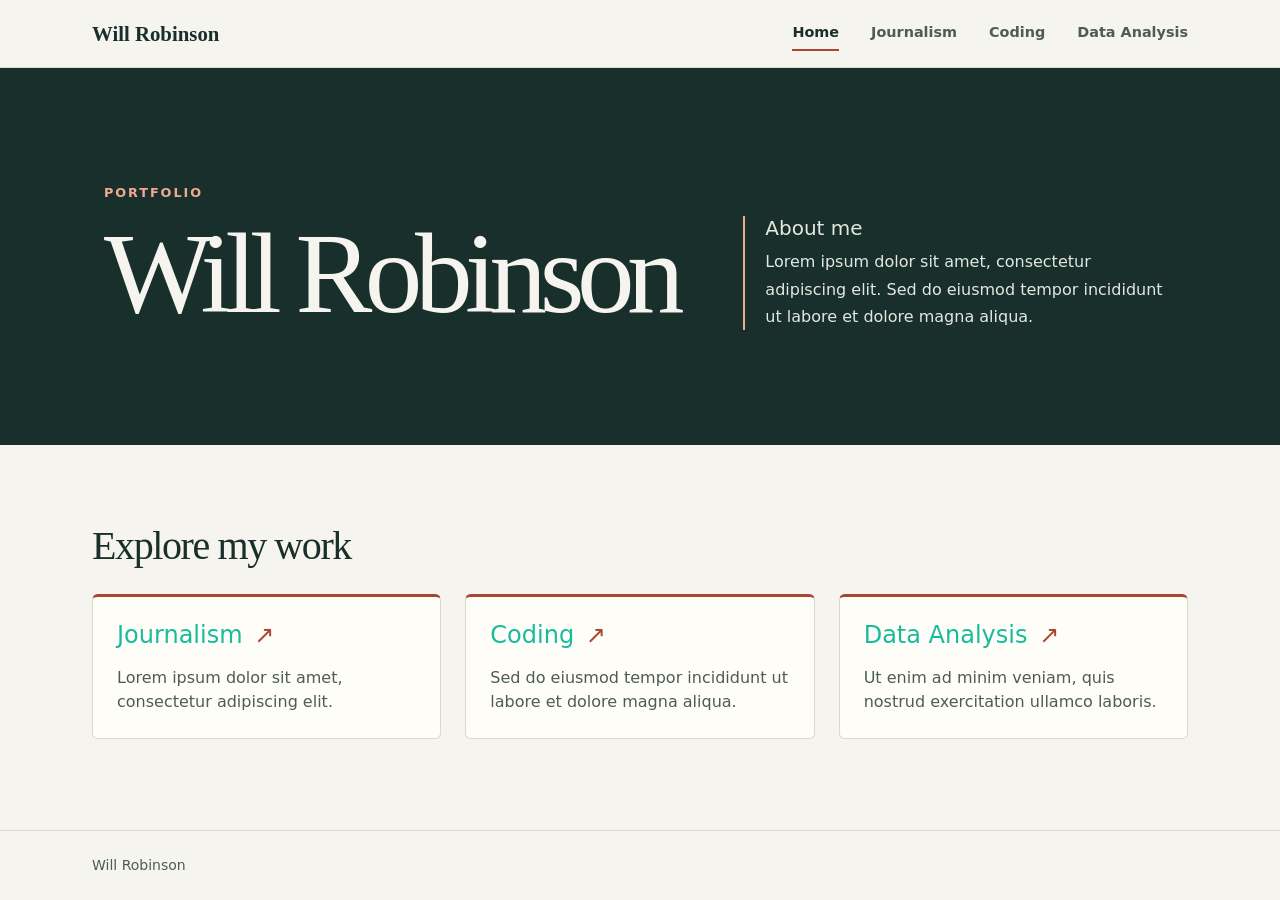
==== site/index.html @ f9d6a042 "Refresh portfolio and deploy static site through GitHub Pages" ====
<!doctype html>
<html lang="en">
<head>
  <meta charset="utf-8">
  <meta name="viewport" content="width=device-width, initial-scale=1">
  <title>Will Robinson</title>
  <link rel="stylesheet" href="assets/flatly.min.css">
  <link rel="stylesheet" href="assets/portfolio.css">
</head>
<body class="d-flex flex-column">
  <a class="visually-hidden-focusable position-absolute bg-light p-2" href="#main">Skip to content</a>
  <header class="site-header border-bottom">
    <div class="container site-width d-flex flex-wrap align-items-center justify-content-between gap-2 py-3">
      <a class="site-brand text-decoration-none" href="index.html">Will Robinson</a>
      <nav class="nav site-nav" aria-label="Main navigation">
        <a class="nav-link" href="index.html" aria-current="page">Home</a>
        <a class="nav-link" href="journalism.html">Journalism</a>
        <a class="nav-link" href="coding.html">Coding</a>
        <a class="nav-link" href="data-analysis.html">Data Analysis</a>
      </nav>
    </div>
  </header>
  <main id="main" class="flex-grow-1" tabindex="-1">
    <section class="hero" aria-labelledby="page-title">
      <div class="container site-width row mx-auto align-items-end gy-4">
        <div class="col-lg-7">
          <p class="hero-label mb-3">Portfolio</p>
          <h1 id="page-title">Will Robinson</h1>
        </div>
        <div class="col-lg-5">
          <div class="hero-copy">
            <h2 class="h5">About me</h2>
            <p class="mb-0">Lorem ipsum dolor sit amet, consectetur adipiscing elit. Sed do eiusmod tempor incididunt ut labore et dolore magna aliqua.</p>
          </div>
        </div>
      </div>
    </section>
    <section class="container site-width content-section" aria-labelledby="work-heading">
      <h2 id="work-heading" class="display-6 mb-4">Explore my work</h2>
      <div class="row row-cols-1 row-cols-md-3 g-3 g-lg-4">
        <div class="col">
          <article class="card work-card h-100">
            <div class="card-body p-4">
              <h3 class="h4 mb-3">
                <a class="stretched-link" href="journalism.html">Journalism</a>
                <span class="arrow ms-1" aria-hidden="true">↗</span>
              </h3>
              <p class="mb-0">Lorem ipsum dolor sit amet, consectetur adipiscing elit.</p>
            </div>
          </article>
        </div>
        <div class="col">
          <article class="card work-card h-100">
            <div class="card-body p-4">
              <h3 class="h4 mb-3">
                <a class="stretched-link" href="coding.html">Coding</a>
                <span class="arrow ms-1" aria-hidden="true">↗</span>
              </h3>
              <p class="mb-0">Sed do eiusmod tempor incididunt ut labore et dolore magna aliqua.</p>
            </div>
          </article>
        </div>
        <div class="col">
          <article class="card work-card h-100">
            <div class="card-body p-4">
              <h3 class="h4 mb-3">
                <a class="stretched-link" href="data-analysis.html">Data Analysis</a>
                <span class="arrow ms-1" aria-hidden="true">↗</span>
              </h3>
              <p class="mb-0">Ut enim ad minim veniam, quis nostrud exercitation ullamco laboris.</p>
            </div>
          </article>
        </div>
      </div>
    </section>
  </main>
  <footer class="site-footer border-top">
    <div class="container site-width py-4 small">Will Robinson</div>
  </footer>
</body>
</html>
---- site/assets/flatly.min.css ----
@charset "UTF-8";/*!
 * Bootswatch v5.3.8 (https://bootswatch.com)
 * Theme: flatly
 * Copyright 2012-2025 Thomas Park
 * Licensed under MIT
 * Based on Bootstrap
*//*!
 * Bootstrap  v5.3.8 (https://getbootstrap.com/)
 * Copyright 2011-2025 The Bootstrap Authors
 * Licensed under MIT (https://github.com/twbs/bootstrap/blob/main/LICENSE)
 */:root,[data-bs-theme=light]{--bs-blue:#2c3e50;--bs-indigo:#6610f2;--bs-purple:#6f42c1;--bs-pink:#e83e8c;--bs-red:#e74c3c;--bs-orange:#fd7e14;--bs-yellow:#f39c12;--bs-green:#18bc9c;--bs-teal:#20c997;--bs-cyan:#3498db;--bs-black:#000;--bs-white:#fff;--bs-gray:#95a5a6;--bs-gray-dark:#343a40;--bs-gray-100:#f8f9fa;--bs-gray-200:#ecf0f1;--bs-gray-300:#dee2e6;--bs-gray-400:#ced4da;--bs-gray-500:#b4bcc2;--bs-gray-600:#95a5a6;--bs-gray-700:#7b8a8b;--bs-gray-800:#343a40;--bs-gray-900:#212529;--bs-primary:#2c3e50;--bs-secondary:#95a5a6;--bs-success:#18bc9c;--bs-info:#3498db;--bs-warning:#f39c12;--bs-danger:#e74c3c;--bs-light:#ecf0f1;--bs-dark:#7b8a8b;--bs-primary-rgb:44,62,80;--bs-secondary-rgb:149,165,166;--bs-success-rgb:24,188,156;--bs-info-rgb:52,152,219;--bs-warning-rgb:243,156,18;--bs-danger-rgb:231,76,60;--bs-light-rgb:236,240,241;--bs-dark-rgb:123,138,139;--bs-primary-text-emphasis:#121920;--bs-secondary-text-emphasis:#3c4242;--bs-success-text-emphasis:#0a4b3e;--bs-info-text-emphasis:#153d58;--bs-warning-text-emphasis:#613e07;--bs-danger-text-emphasis:#5c1e18;--bs-light-text-emphasis:#7b8a8b;--bs-dark-text-emphasis:#7b8a8b;--bs-primary-bg-subtle:#d5d8dc;--bs-secondary-bg-subtle:#eaeded;--bs-success-bg-subtle:#d1f2eb;--bs-info-bg-subtle:#d6eaf8;--bs-warning-bg-subtle:#fdebd0;--bs-danger-bg-subtle:#fadbd8;--bs-light-bg-subtle:#fcfcfd;--bs-dark-bg-subtle:#ced4da;--bs-primary-border-subtle:#abb2b9;--bs-secondary-border-subtle:#d5dbdb;--bs-success-border-subtle:#a3e4d7;--bs-info-border-subtle:#aed6f1;--bs-warning-border-subtle:#fad7a0;--bs-danger-border-subtle:#f5b7b1;--bs-light-border-subtle:#ecf0f1;--bs-dark-border-subtle:#b4bcc2;--bs-white-rgb:255,255,255;--bs-black-rgb:0,0,0;--bs-font-sans-serif:Lato,-apple-system,BlinkMacSystemFont,"Segoe UI",Roboto,"Helvetica Neue",Arial,sans-serif,"Apple Color Emoji","Segoe UI Emoji","Segoe UI Symbol";--bs-font-monospace:SFMono-Regular,Menlo,Monaco,Consolas,"Liberation Mono","Courier New",monospace;--bs-gradient:linear-gradient(180deg, rgba(255, 255, 255, 0.15), rgba(255, 255, 255, 0));--bs-body-font-family:var(--bs-font-sans-serif);--bs-body-font-size:1rem;--bs-body-font-weight:400;--bs-body-line-height:1.5;--bs-body-color:#212529;--bs-body-color-rgb:33,37,41;--bs-body-bg:#fff;--bs-body-bg-rgb:255,255,255;--bs-emphasis-color:#000;--bs-emphasis-color-rgb:0,0,0;--bs-secondary-color:rgba(33, 37, 41, 0.75);--bs-secondary-color-rgb:33,37,41;--bs-secondary-bg:#ecf0f1;--bs-secondary-bg-rgb:236,240,241;--bs-tertiary-color:rgba(33, 37, 41, 0.5);--bs-tertiary-color-rgb:33,37,41;--bs-tertiary-bg:#f8f9fa;--bs-tertiary-bg-rgb:248,249,250;--bs-heading-color:inherit;--bs-link-color:#18bc9c;--bs-link-color-rgb:24,188,156;--bs-link-decoration:underline;--bs-link-hover-color:#13967d;--bs-link-hover-color-rgb:19,150,125;--bs-code-color:#e83e8c;--bs-highlight-color:#212529;--bs-highlight-bg:#fdebd0;--bs-border-width:1px;--bs-border-style:solid;--bs-border-color:#dee2e6;--bs-border-color-translucent:rgba(0, 0, 0, 0.175);--bs-border-radius:0.375rem;--bs-border-radius-sm:0.25rem;--bs-border-radius-lg:0.5rem;--bs-border-radius-xl:1rem;--bs-border-radius-xxl:2rem;--bs-border-radius-2xl:var(--bs-border-radius-xxl);--bs-border-radius-pill:50rem;--bs-box-shadow:0 0.5rem 1rem rgba(0, 0, 0, 0.15);--bs-box-shadow-sm:0 0.125rem 0.25rem rgba(0, 0, 0, 0.075);--bs-box-shadow-lg:0 1rem 3rem rgba(0, 0, 0, 0.175);--bs-box-shadow-inset:inset 0 1px 2px rgba(0, 0, 0, 0.075);--bs-focus-ring-width:0.25rem;--bs-focus-ring-opacity:0.25;--bs-focus-ring-color:rgba(44, 62, 80, 0.25);--bs-form-valid-color:#18bc9c;--bs-form-valid-border-color:#18bc9c;--bs-form-invalid-color:#e74c3c;--bs-form-invalid-border-color:#e74c3c}[data-bs-theme=dark]{color-scheme:dark;--bs-body-color:#dee2e6;--bs-body-color-rgb:222,226,230;--bs-body-bg:#212529;--bs-body-bg-rgb:33,37,41;--bs-emphasis-color:#fff;--bs-emphasis-color-rgb:255,255,255;--bs-secondary-color:rgba(222, 226, 230, 0.75);--bs-secondary-color-rgb:222,226,230;--bs-secondary-bg:#343a40;--bs-secondary-bg-rgb:52,58,64;--bs-tertiary-color:rgba(222, 226, 230, 0.5);--bs-tertiary-color-rgb:222,226,230;--bs-tertiary-bg:#2b3035;--bs-tertiary-bg-rgb:43,48,53;--bs-primary-text-emphasis:#808b96;--bs-secondary-text-emphasis:#bfc9ca;--bs-success-text-emphasis:#74d7c4;--bs-info-text-emphasis:#85c1e9;--bs-warning-text-emphasis:#f8c471;--bs-danger-text-emphasis:#f1948a;--bs-light-text-emphasis:#f8f9fa;--bs-dark-text-emphasis:#dee2e6;--bs-primary-bg-subtle:#090c10;--bs-secondary-bg-subtle:#1e2121;--bs-success-bg-subtle:#05261f;--bs-info-bg-subtle:#0a1e2c;--bs-warning-bg-subtle:#311f04;--bs-danger-bg-subtle:#2e0f0c;--bs-light-bg-subtle:#343a40;--bs-dark-bg-subtle:#1a1d20;--bs-primary-border-subtle:#1a2530;--bs-secondary-border-subtle:#596364;--bs-success-border-subtle:#0e715e;--bs-info-border-subtle:#1f5b83;--bs-warning-border-subtle:#925e0b;--bs-danger-border-subtle:#8b2e24;--bs-light-border-subtle:#7b8a8b;--bs-dark-border-subtle:#343a40;--bs-heading-color:inherit;--bs-link-color:#808b96;--bs-link-hover-color:#99a2ab;--bs-link-color-rgb:128,139,150;--bs-link-hover-color-rgb:153,162,171;--bs-code-color:#f18bba;--bs-highlight-color:#dee2e6;--bs-highlight-bg:#613e07;--bs-border-color:#7b8a8b;--bs-border-color-translucent:rgba(255, 255, 255, 0.15);--bs-form-valid-color:#74d7c4;--bs-form-valid-border-color:#74d7c4;--bs-form-invalid-color:#f1948a;--bs-form-invalid-border-color:#f1948a}*,::after,::before{box-sizing:border-box}@media (prefers-reduced-motion:no-preference){:root{scroll-behavior:smooth}}body{margin:0;font-family:var(--bs-body-font-family);font-size:var(--bs-body-font-size);font-weight:var(--bs-body-font-weight);line-height:var(--bs-body-line-height);color:var(--bs-body-color);text-align:var(--bs-body-text-align);background-color:var(--bs-body-bg);-webkit-text-size-adjust:100%;-webkit-tap-highlight-color:transparent}hr{margin:1rem 0;color:inherit;border:0;border-top:var(--bs-border-width) solid;opacity:.25}.h1,.h2,.h3,.h4,.h5,.h6,h1,h2,h3,h4,h5,h6{margin-top:0;margin-bottom:.5rem;font-weight:500;line-height:1.2;color:var(--bs-heading-color)}.h1,h1{font-size:calc(1.425rem + 2.1vw)}@media (min-width:1200px){.h1,h1{font-size:3rem}}.h2,h2{font-size:calc(1.375rem + 1.5vw)}@media (min-width:1200px){.h2,h2{font-size:2.5rem}}.h3,h3{font-size:calc(1.325rem + .9vw)}@media (min-width:1200px){.h3,h3{font-size:2rem}}.h4,h4{font-size:calc(1.275rem + .3vw)}@media (min-width:1200px){.h4,h4{font-size:1.5rem}}.h5,h5{font-size:1.25rem}.h6,h6{font-size:1rem}p{margin-top:0;margin-bottom:1rem}abbr[title]{-webkit-text-decoration:underline dotted;text-decoration:underline dotted;cursor:help;-webkit-text-decoration-skip-ink:none;text-decoration-skip-ink:none}address{margin-bottom:1rem;font-style:normal;line-height:inherit}ol,ul{padding-left:2rem}dl,ol,ul{margin-top:0;margin-bottom:1rem}ol ol,ol ul,ul ol,ul ul{margin-bottom:0}dt{font-weight:700}dd{margin-bottom:.5rem;margin-left:0}blockquote{margin:0 0 1rem}b,strong{font-weight:bolder}.small,small{font-size:.875em}.mark,mark{padding:.1875em;color:var(--bs-highlight-color);background-color:var(--bs-highlight-bg)}sub,sup{position:relative;font-size:.75em;line-height:0;vertical-align:baseline}sub{bottom:-.25em}sup{top:-.5em}a{color:rgba(var(--bs-link-color-rgb),var(--bs-link-opacity,1));text-decoration:underline}a:hover{--bs-link-color-rgb:var(--bs-link-hover-color-rgb)}a:not([href]):not([class]),a:not([href]):not([class]):hover{color:inherit;text-decoration:none}code,kbd,pre,samp{font-family:var(--bs-font-monospace);font-size:1em}pre{display:block;margin-top:0;margin-bottom:1rem;overflow:auto;font-size:.875em}pre code{font-size:inherit;color:inherit;word-break:normal}code{font-size:.875em;color:var(--bs-code-color);word-wrap:break-word}a>code{color:inherit}kbd{padding:.1875rem .375rem;font-size:.875em;color:var(--bs-body-bg);background-color:var(--bs-body-color);border-radius:.25rem}kbd kbd{padding:0;font-size:1em}figure{margin:0 0 1rem}img,svg{vertical-align:middle}table{caption-side:bottom;border-collapse:collapse}caption{padding-top:.5rem;padding-bottom:.5rem;color:var(--bs-secondary-color);text-align:left}th{text-align:inherit;text-align:-webkit-match-parent}tbody,td,tfoot,th,thead,tr{border-color:inherit;border-style:solid;border-width:0}label{display:inline-block}button{border-radius:0}button:focus:not(:focus-visible){outline:0}button,input,optgroup,select,textarea{margin:0;font-family:inherit;font-size:inherit;line-height:inherit}button,select{text-transform:none}[role=button]{cursor:pointer}select{word-wrap:normal}select:disabled{opacity:1}[list]:not([type=date]):not([type=datetime-local]):not([type=month]):not([type=week]):not([type=time])::-webkit-calendar-picker-indicator{display:none!important}[type=button],[type=reset],[type=submit],button{-webkit-appearance:button}[type=button]:not(:disabled),[type=reset]:not(:disabled),[type=submit]:not(:disabled),button:not(:disabled){cursor:pointer}::-moz-focus-inner{padding:0;border-style:none}textarea{resize:vertical}fieldset{min-width:0;padding:0;margin:0;border:0}legend{float:left;width:100%;padding:0;margin-bottom:.5rem;line-height:inherit;font-size:calc(1.275rem + .3vw)}@media (min-width:1200px){legend{font-size:1.5rem}}legend+*{clear:left}::-webkit-datetime-edit-day-field,::-webkit-datetime-edit-fields-wrapper,::-webkit-datetime-edit-hour-field,::-webkit-datetime-edit-minute,::-webkit-datetime-edit-month-field,::-webkit-datetime-edit-text,::-webkit-datetime-edit-year-field{padding:0}::-webkit-inner-spin-button{height:auto}[type=search]{-webkit-appearance:textfield;outline-offset:-2px}[type=search]::-webkit-search-cancel-button{cursor:pointer;filter:grayscale(1)}::-webkit-search-decoration{-webkit-appearance:none}::-webkit-color-swatch-wrapper{padding:0}::-webkit-file-upload-button{font:inherit;-webkit-appearance:button}::file-selector-button{font:inherit;-webkit-appearance:button}output{display:inline-block}iframe{border:0}summary{display:list-item;cursor:pointer}progress{vertical-align:baseline}[hidden]{display:none!important}.lead{font-size:1.25rem;font-weight:300}.display-1{font-weight:300;line-height:1.2;font-size:calc(1.625rem + 4.5vw)}@media (min-width:1200px){.display-1{font-size:5rem}}.display-2{font-weight:300;line-height:1.2;font-size:calc(1.575rem + 3.9vw)}@media (min-width:1200px){.display-2{font-size:4.5rem}}.display-3{font-weight:300;line-height:1.2;font-size:calc(1.525rem + 3.3vw)}@media (min-width:1200px){.display-3{font-size:4rem}}.display-4{font-weight:300;line-height:1.2;font-size:calc(1.475rem + 2.7vw)}@media (min-width:1200px){.display-4{font-size:3.5rem}}.display-5{font-weight:300;line-height:1.2;font-size:calc(1.425rem + 2.1vw)}@media (min-width:1200px){.display-5{font-size:3rem}}.display-6{font-weight:300;line-height:1.2;font-size:calc(1.375rem + 1.5vw)}@media (min-width:1200px){.display-6{font-size:2.5rem}}.list-unstyled{padding-left:0;list-style:none}.list-inline{padding-left:0;list-style:none}.list-inline-item{display:inline-block}.list-inline-item:not(:last-child){margin-right:.5rem}.initialism{font-size:.875em;text-transform:uppercase}.blockquote{margin-bottom:1rem;font-size:1.25rem}.blockquote>:last-child{margin-bottom:0}.blockquote-footer{margin-top:-1rem;margin-bottom:1rem;font-size:.875em;color:#95a5a6}.blockquote-footer::before{content:"— "}.img-fluid{max-width:100%;height:auto}.img-thumbnail{padding:.25rem;background-color:var(--bs-body-bg);border:var(--bs-border-width) solid var(--bs-border-color);border-radius:var(--bs-border-radius);max-width:100%;height:auto}.figure{display:inline-block}.figure-img{margin-bottom:.5rem;line-height:1}.figure-caption{font-size:.875em;color:var(--bs-secondary-color)}.container,.container-fluid,.container-lg,.container-md,.container-sm,.container-xl,.container-xxl{--bs-gutter-x:1.5rem;--bs-gutter-y:0;width:100%;padding-right:calc(var(--bs-gutter-x) * .5);padding-left:calc(var(--bs-gutter-x) * .5);margin-right:auto;margin-left:auto}@media (min-width:576px){.container,.container-sm{max-width:540px}}@media (min-width:768px){.container,.container-md,.container-sm{max-width:720px}}@media (min-width:992px){.container,.container-lg,.container-md,.container-sm{max-width:960px}}@media (min-width:1200px){.container,.container-lg,.container-md,.container-sm,.container-xl{max-width:1140px}}@media (min-width:1400px){.container,.container-lg,.container-md,.container-sm,.container-xl,.container-xxl{max-width:1320px}}:root{--bs-breakpoint-xs:0;--bs-breakpoint-sm:576px;--bs-breakpoint-md:768px;--bs-breakpoint-lg:992px;--bs-breakpoint-xl:1200px;--bs-breakpoint-xxl:1400px}.row{--bs-gutter-x:1.5rem;--bs-gutter-y:0;display:flex;flex-wrap:wrap;margin-top:calc(-1 * var(--bs-gutter-y));margin-right:calc(-.5 * var(--bs-gutter-x));margin-left:calc(-.5 * var(--bs-gutter-x))}.row>*{flex-shrink:0;width:100%;max-width:100%;padding-right:calc(var(--bs-gutter-x) * .5);padding-left:calc(var(--bs-gutter-x) * .5);margin-top:var(--bs-gutter-y)}.col{flex:1 0 0}.row-cols-auto>*{flex:0 0 auto;width:auto}.row-cols-1>*{flex:0 0 auto;width:100%}.row-cols-2>*{flex:0 0 auto;width:50%}.row-cols-3>*{flex:0 0 auto;width:33.33333333%}.row-cols-4>*{flex:0 0 auto;width:25%}.row-cols-5>*{flex:0 0 auto;width:20%}.row-cols-6>*{flex:0 0 auto;width:16.66666667%}.col-auto{flex:0 0 auto;width:auto}.col-1{flex:0 0 auto;width:8.33333333%}.col-2{flex:0 0 auto;width:16.66666667%}.col-3{flex:0 0 auto;width:25%}.col-4{flex:0 0 auto;width:33.33333333%}.col-5{flex:0 0 auto;width:41.66666667%}.col-6{flex:0 0 auto;width:50%}.col-7{flex:0 0 auto;width:58.33333333%}.col-8{flex:0 0 auto;width:66.66666667%}.col-9{flex:0 0 auto;width:75%}.col-10{flex:0 0 auto;width:83.33333333%}.col-11{flex:0 0 auto;width:91.66666667%}.col-12{flex:0 0 auto;width:100%}.offset-1{margin-left:8.33333333%}.offset-2{margin-left:16.66666667%}.offset-3{margin-left:25%}.offset-4{margin-left:33.33333333%}.offset-5{margin-left:41.66666667%}.offset-6{margin-left:50%}.offset-7{margin-left:58.33333333%}.offset-8{margin-left:66.66666667%}.offset-9{margin-left:75%}.offset-10{margin-left:83.33333333%}.offset-11{margin-left:91.66666667%}.g-0,.gx-0{--bs-gutter-x:0}.g-0,.gy-0{--bs-gutter-y:0}.g-1,.gx-1{--bs-gutter-x:0.25rem}.g-1,.gy-1{--bs-gutter-y:0.25rem}.g-2,.gx-2{--bs-gutter-x:0.5rem}.g-2,.gy-2{--bs-gutter-y:0.5rem}.g-3,.gx-3{--bs-gutter-x:1rem}.g-3,.gy-3{--bs-gutter-y:1rem}.g-4,.gx-4{--bs-gutter-x:1.5rem}.g-4,.gy-4{--bs-gutter-y:1.5rem}.g-5,.gx-5{--bs-gutter-x:3rem}.g-5,.gy-5{--bs-gutter-y:3rem}@media (min-width:576px){.col-sm{flex:1 0 0}.row-cols-sm-auto>*{flex:0 0 auto;width:auto}.row-cols-sm-1>*{flex:0 0 auto;width:100%}.row-cols-sm-2>*{flex:0 0 auto;width:50%}.row-cols-sm-3>*{flex:0 0 auto;width:33.33333333%}.row-cols-sm-4>*{flex:0 0 auto;width:25%}.row-cols-sm-5>*{flex:0 0 auto;width:20%}.row-cols-sm-6>*{flex:0 0 auto;width:16.66666667%}.col-sm-auto{flex:0 0 auto;width:auto}.col-sm-1{flex:0 0 auto;width:8.33333333%}.col-sm-2{flex:0 0 auto;width:16.66666667%}.col-sm-3{flex:0 0 auto;width:25%}.col-sm-4{flex:0 0 auto;width:33.33333333%}.col-sm-5{flex:0 0 auto;width:41.66666667%}.col-sm-6{flex:0 0 auto;width:50%}.col-sm-7{flex:0 0 auto;width:58.33333333%}.col-sm-8{flex:0 0 auto;width:66.66666667%}.col-sm-9{flex:0 0 auto;width:75%}.col-sm-10{flex:0 0 auto;width:83.33333333%}.col-sm-11{flex:0 0 auto;width:91.66666667%}.col-sm-12{flex:0 0 auto;width:100%}.offset-sm-0{margin-left:0}.offset-sm-1{margin-left:8.33333333%}.offset-sm-2{margin-left:16.66666667%}.offset-sm-3{margin-left:25%}.offset-sm-4{margin-left:33.33333333%}.offset-sm-5{margin-left:41.66666667%}.offset-sm-6{margin-left:50%}.offset-sm-7{margin-left:58.33333333%}.offset-sm-8{margin-left:66.66666667%}.offset-sm-9{margin-left:75%}.offset-sm-10{margin-left:83.33333333%}.offset-sm-11{margin-left:91.66666667%}.g-sm-0,.gx-sm-0{--bs-gutter-x:0}.g-sm-0,.gy-sm-0{--bs-gutter-y:0}.g-sm-1,.gx-sm-1{--bs-gutter-x:0.25rem}.g-sm-1,.gy-sm-1{--bs-gutter-y:0.25rem}.g-sm-2,.gx-sm-2{--bs-gutter-x:0.5rem}.g-sm-2,.gy-sm-2{--bs-gutter-y:0.5rem}.g-sm-3,.gx-sm-3{--bs-gutter-x:1rem}.g-sm-3,.gy-sm-3{--bs-gutter-y:1rem}.g-sm-4,.gx-sm-4{--bs-gutter-x:1.5rem}.g-sm-4,.gy-sm-4{--bs-gutter-y:1.5rem}.g-sm-5,.gx-sm-5{--bs-gutter-x:3rem}.g-sm-5,.gy-sm-5{--bs-gutter-y:3rem}}@media (min-width:768px){.col-md{flex:1 0 0}.row-cols-md-auto>*{flex:0 0 auto;width:auto}.row-cols-md-1>*{flex:0 0 auto;width:100%}.row-cols-md-2>*{flex:0 0 auto;width:50%}.row-cols-md-3>*{flex:0 0 auto;width:33.33333333%}.row-cols-md-4>*{flex:0 0 auto;width:25%}.row-cols-md-5>*{flex:0 0 auto;width:20%}.row-cols-md-6>*{flex:0 0 auto;width:16.66666667%}.col-md-auto{flex:0 0 auto;width:auto}.col-md-1{flex:0 0 auto;width:8.33333333%}.col-md-2{flex:0 0 auto;width:16.66666667%}.col-md-3{flex:0 0 auto;width:25%}.col-md-4{flex:0 0 auto;width:33.33333333%}.col-md-5{flex:0 0 auto;width:41.66666667%}.col-md-6{flex:0 0 auto;width:50%}.col-md-7{flex:0 0 auto;width:58.33333333%}.col-md-8{flex:0 0 auto;width:66.66666667%}.col-md-9{flex:0 0 auto;width:75%}.col-md-10{flex:0 0 auto;width:83.33333333%}.col-md-11{flex:0 0 auto;width:91.66666667%}.col-md-12{flex:0 0 auto;width:100%}.offset-md-0{margin-left:0}.offset-md-1{margin-left:8.33333333%}.offset-md-2{margin-left:16.66666667%}.offset-md-3{margin-left:25%}.offset-md-4{margin-left:33.33333333%}.offset-md-5{margin-left:41.66666667%}.offset-md-6{margin-left:50%}.offset-md-7{margin-left:58.33333333%}.offset-md-8{margin-left:66.66666667%}.offset-md-9{margin-left:75%}.offset-md-10{margin-left:83.33333333%}.offset-md-11{margin-left:91.66666667%}.g-md-0,.gx-md-0{--bs-gutter-x:0}.g-md-0,.gy-md-0{--bs-gutter-y:0}.g-md-1,.gx-md-1{--bs-gutter-x:0.25rem}.g-md-1,.gy-md-1{--bs-gutter-y:0.25rem}.g-md-2,.gx-md-2{--bs-gutter-x:0.5rem}.g-md-2,.gy-md-2{--bs-gutter-y:0.5rem}.g-md-3,.gx-md-3{--bs-gutter-x:1rem}.g-md-3,.gy-md-3{--bs-gutter-y:1rem}.g-md-4,.gx-md-4{--bs-gutter-x:1.5rem}.g-md-4,.gy-md-4{--bs-gutter-y:1.5rem}.g-md-5,.gx-md-5{--bs-gutter-x:3rem}.g-md-5,.gy-md-5{--bs-gutter-y:3rem}}@media (min-width:992px){.col-lg{flex:1 0 0}.row-cols-lg-auto>*{flex:0 0 auto;width:auto}.row-cols-lg-1>*{flex:0 0 auto;width:100%}.row-cols-lg-2>*{flex:0 0 auto;width:50%}.row-cols-lg-3>*{flex:0 0 auto;width:33.33333333%}.row-cols-lg-4>*{flex:0 0 auto;width:25%}.row-cols-lg-5>*{flex:0 0 auto;width:20%}.row-cols-lg-6>*{flex:0 0 auto;width:16.66666667%}.col-lg-auto{flex:0 0 auto;width:auto}.col-lg-1{flex:0 0 auto;width:8.33333333%}.col-lg-2{flex:0 0 auto;width:16.66666667%}.col-lg-3{flex:0 0 auto;width:25%}.col-lg-4{flex:0 0 auto;width:33.33333333%}.col-lg-5{flex:0 0 auto;width:41.66666667%}.col-lg-6{flex:0 0 auto;width:50%}.col-lg-7{flex:0 0 auto;width:58.33333333%}.col-lg-8{flex:0 0 auto;width:66.66666667%}.col-lg-9{flex:0 0 auto;width:75%}.col-lg-10{flex:0 0 auto;width:83.33333333%}.col-lg-11{flex:0 0 auto;width:91.66666667%}.col-lg-12{flex:0 0 auto;width:100%}.offset-lg-0{margin-left:0}.offset-lg-1{margin-left:8.33333333%}.offset-lg-2{margin-left:16.66666667%}.offset-lg-3{margin-left:25%}.offset-lg-4{margin-left:33.33333333%}.offset-lg-5{margin-left:41.66666667%}.offset-lg-6{margin-left:50%}.offset-lg-7{margin-left:58.33333333%}.offset-lg-8{margin-left:66.66666667%}.offset-lg-9{margin-left:75%}.offset-lg-10{margin-left:83.33333333%}.offset-lg-11{margin-left:91.66666667%}.g-lg-0,.gx-lg-0{--bs-gutter-x:0}.g-lg-0,.gy-lg-0{--bs-gutter-y:0}.g-lg-1,.gx-lg-1{--bs-gutter-x:0.25rem}.g-lg-1,.gy-lg-1{--bs-gutter-y:0.25rem}.g-lg-2,.gx-lg-2{--bs-gutter-x:0.5rem}.g-lg-2,.gy-lg-2{--bs-gutter-y:0.5rem}.g-lg-3,.gx-lg-3{--bs-gutter-x:1rem}.g-lg-3,.gy-lg-3{--bs-gutter-y:1rem}.g-lg-4,.gx-lg-4{--bs-gutter-x:1.5rem}.g-lg-4,.gy-lg-4{--bs-gutter-y:1.5rem}.g-lg-5,.gx-lg-5{--bs-gutter-x:3rem}.g-lg-5,.gy-lg-5{--bs-gutter-y:3rem}}@media (min-width:1200px){.col-xl{flex:1 0 0}.row-cols-xl-auto>*{flex:0 0 auto;width:auto}.row-cols-xl-1>*{flex:0 0 auto;width:100%}.row-cols-xl-2>*{flex:0 0 auto;width:50%}.row-cols-xl-3>*{flex:0 0 auto;width:33.33333333%}.row-cols-xl-4>*{flex:0 0 auto;width:25%}.row-cols-xl-5>*{flex:0 0 auto;width:20%}.row-cols-xl-6>*{flex:0 0 auto;width:16.66666667%}.col-xl-auto{flex:0 0 auto;width:auto}.col-xl-1{flex:0 0 auto;width:8.33333333%}.col-xl-2{flex:0 0 auto;width:16.66666667%}.col-xl-3{flex:0 0 auto;width:25%}.col-xl-4{flex:0 0 auto;width:33.33333333%}.col-xl-5{flex:0 0 auto;width:41.66666667%}.col-xl-6{flex:0 0 auto;width:50%}.col-xl-7{flex:0 0 auto;width:58.33333333%}.col-xl-8{flex:0 0 auto;width:66.66666667%}.col-xl-9{flex:0 0 auto;width:75%}.col-xl-10{flex:0 0 auto;width:83.33333333%}.col-xl-11{flex:0 0 auto;width:91.66666667%}.col-xl-12{flex:0 0 auto;width:100%}.offset-xl-0{margin-left:0}.offset-xl-1{margin-left:8.33333333%}.offset-xl-2{margin-left:16.66666667%}.offset-xl-3{margin-left:25%}.offset-xl-4{margin-left:33.33333333%}.offset-xl-5{margin-left:41.66666667%}.offset-xl-6{margin-left:50%}.offset-xl-7{margin-left:58.33333333%}.offset-xl-8{margin-left:66.66666667%}.offset-xl-9{margin-left:75%}.offset-xl-10{margin-left:83.33333333%}.offset-xl-11{margin-left:91.66666667%}.g-xl-0,.gx-xl-0{--bs-gutter-x:0}.g-xl-0,.gy-xl-0{--bs-gutter-y:0}.g-xl-1,.gx-xl-1{--bs-gutter-x:0.25rem}.g-xl-1,.gy-xl-1{--bs-gutter-y:0.25rem}.g-xl-2,.gx-xl-2{--bs-gutter-x:0.5rem}.g-xl-2,.gy-xl-2{--bs-gutter-y:0.5rem}.g-xl-3,.gx-xl-3{--bs-gutter-x:1rem}.g-xl-3,.gy-xl-3{--bs-gutter-y:1rem}.g-xl-4,.gx-xl-4{--bs-gutter-x:1.5rem}.g-xl-4,.gy-xl-4{--bs-gutter-y:1.5rem}.g-xl-5,.gx-xl-5{--bs-gutter-x:3rem}.g-xl-5,.gy-xl-5{--bs-gutter-y:3rem}}@media (min-width:1400px){.col-xxl{flex:1 0 0}.row-cols-xxl-auto>*{flex:0 0 auto;width:auto}.row-cols-xxl-1>*{flex:0 0 auto;width:100%}.row-cols-xxl-2>*{flex:0 0 auto;width:50%}.row-cols-xxl-3>*{flex:0 0 auto;width:33.33333333%}.row-cols-xxl-4>*{flex:0 0 auto;width:25%}.row-cols-xxl-5>*{flex:0 0 auto;width:20%}.row-cols-xxl-6>*{flex:0 0 auto;width:16.66666667%}.col-xxl-auto{flex:0 0 auto;width:auto}.col-xxl-1{flex:0 0 auto;width:8.33333333%}.col-xxl-2{flex:0 0 auto;width:16.66666667%}.col-xxl-3{flex:0 0 auto;width:25%}.col-xxl-4{flex:0 0 auto;width:33.33333333%}.col-xxl-5{flex:0 0 auto;width:41.66666667%}.col-xxl-6{flex:0 0 auto;width:50%}.col-xxl-7{flex:0 0 auto;width:58.33333333%}.col-xxl-8{flex:0 0 auto;width:66.66666667%}.col-xxl-9{flex:0 0 auto;width:75%}.col-xxl-10{flex:0 0 auto;width:83.33333333%}.col-xxl-11{flex:0 0 auto;width:91.66666667%}.col-xxl-12{flex:0 0 auto;width:100%}.offset-xxl-0{margin-left:0}.offset-xxl-1{margin-left:8.33333333%}.offset-xxl-2{margin-left:16.66666667%}.offset-xxl-3{margin-left:25%}.offset-xxl-4{margin-left:33.33333333%}.offset-xxl-5{margin-left:41.66666667%}.offset-xxl-6{margin-left:50%}.offset-xxl-7{margin-left:58.33333333%}.offset-xxl-8{margin-left:66.66666667%}.offset-xxl-9{margin-left:75%}.offset-xxl-10{margin-left:83.33333333%}.offset-xxl-11{margin-left:91.66666667%}.g-xxl-0,.gx-xxl-0{--bs-gutter-x:0}.g-xxl-0,.gy-xxl-0{--bs-gutter-y:0}.g-xxl-1,.gx-xxl-1{--bs-gutter-x:0.25rem}.g-xxl-1,.gy-xxl-1{--bs-gutter-y:0.25rem}.g-xxl-2,.gx-xxl-2{--bs-gutter-x:0.5rem}.g-xxl-2,.gy-xxl-2{--bs-gutter-y:0.5rem}.g-xxl-3,.gx-xxl-3{--bs-gutter-x:1rem}.g-xxl-3,.gy-xxl-3{--bs-gutter-y:1rem}.g-xxl-4,.gx-xxl-4{--bs-gutter-x:1.5rem}.g-xxl-4,.gy-xxl-4{--bs-gutter-y:1.5rem}.g-xxl-5,.gx-xxl-5{--bs-gutter-x:3rem}.g-xxl-5,.gy-xxl-5{--bs-gutter-y:3rem}}.table{--bs-table-color-type:initial;--bs-table-bg-type:initial;--bs-table-color-state:initial;--bs-table-bg-state:initial;--bs-table-color:initial;--bs-table-bg:var(--bs-body-bg);--bs-table-border-color:var(--bs-border-color);--bs-table-accent-bg:transparent;--bs-table-striped-color:initial;--bs-table-striped-bg:rgba(var(--bs-emphasis-color-rgb), 0.05);--bs-table-active-color:initial;--bs-table-active-bg:rgba(var(--bs-emphasis-color-rgb), 0.1);--bs-table-hover-color:initial;--bs-table-hover-bg:rgba(var(--bs-emphasis-color-rgb), 0.075);width:100%;margin-bottom:1rem;vertical-align:top;border-color:var(--bs-table-border-color)}.table>:not(caption)>*>*{padding:.5rem .5rem;color:var(--bs-table-color-state,var(--bs-table-color-type,var(--bs-table-color)));background-color:var(--bs-table-bg);border-bottom-width:var(--bs-border-width);box-shadow:inset 0 0 0 9999px var(--bs-table-bg-state,var(--bs-table-bg-type,var(--bs-table-accent-bg)))}.table>tbody{vertical-align:inherit}.table>thead{vertical-align:bottom}.table-group-divider{border-top:calc(var(--bs-border-width) * 2) solid currentcolor}.caption-top{caption-side:top}.table-sm>:not(caption)>*>*{padding:.25rem .25rem}.table-bordered>:not(caption)>*{border-width:var(--bs-border-width) 0}.table-bordered>:not(caption)>*>*{border-width:0 var(--bs-border-width)}.table-borderless>:not(caption)>*>*{border-bottom-width:0}.table-borderless>:not(:first-child){border-top-width:0}.table-striped>tbody>tr:nth-of-type(odd)>*{--bs-table-color-type:var(--bs-table-striped-color);--bs-table-bg-type:var(--bs-table-striped-bg)}.table-striped-columns>:not(caption)>tr>:nth-child(2n){--bs-table-color-type:var(--bs-table-striped-color);--bs-table-bg-type:var(--bs-table-striped-bg)}.table-active{--bs-table-color-state:var(--bs-table-active-color);--bs-table-bg-state:var(--bs-table-active-bg)}.table-hover>tbody>tr:hover>*{--bs-table-color-state:var(--bs-table-hover-color);--bs-table-bg-state:var(--bs-table-hover-bg)}.table-primary{--bs-table-color:#fff;--bs-table-bg:#2c3e50;--bs-table-border-color:#566573;--bs-table-striped-bg:#374859;--bs-table-striped-color:#fff;--bs-table-active-bg:#415162;--bs-table-active-color:#fff;--bs-table-hover-bg:#3c4c5d;--bs-table-hover-color:#fff;color:var(--bs-table-color);border-color:var(--bs-table-border-color)}.table-secondary{--bs-table-color:#fff;--bs-table-bg:#95a5a6;--bs-table-border-color:#aab7b8;--bs-table-striped-bg:#9aaaaa;--bs-table-striped-color:#fff;--bs-table-active-bg:#a0aeaf;--bs-table-active-color:#fff;--bs-table-hover-bg:#9dacad;--bs-table-hover-color:#fff;color:var(--bs-table-color);border-color:var(--bs-table-border-color)}.table-success{--bs-table-color:#fff;--bs-table-bg:#18bc9c;--bs-table-border-color:#46c9b0;--bs-table-striped-bg:#24bfa1;--bs-table-striped-color:#fff;--bs-table-active-bg:#2fc3a6;--bs-table-active-color:#fff;--bs-table-hover-bg:#29c1a3;--bs-table-hover-color:#fff;color:var(--bs-table-color);border-color:var(--bs-table-border-color)}.table-info{--bs-table-color:#fff;--bs-table-bg:#3498db;--bs-table-border-color:#5dade2;--bs-table-striped-bg:#3e9ddd;--bs-table-striped-color:#fff;--bs-table-active-bg:#48a2df;--bs-table-active-color:#fff;--bs-table-hover-bg:#43a0de;--bs-table-hover-color:#fff;color:var(--bs-table-color);border-color:var(--bs-table-border-color)}.table-warning{--bs-table-color:#fff;--bs-table-bg:#f39c12;--bs-table-border-color:#f5b041;--bs-table-striped-bg:#f4a11e;--bs-table-striped-color:#fff;--bs-table-active-bg:#f4a62a;--bs-table-active-color:#000;--bs-table-hover-bg:#f4a324;--bs-table-hover-color:#fff;color:var(--bs-table-color);border-color:var(--bs-table-border-color)}.table-danger{--bs-table-color:#fff;--bs-table-bg:#e74c3c;--bs-table-border-color:#ec7063;--bs-table-striped-bg:#e85546;--bs-table-striped-color:#fff;--bs-table-active-bg:#e95e50;--bs-table-active-color:#fff;--bs-table-hover-bg:#e9594b;--bs-table-hover-color:#fff;color:var(--bs-table-color);border-color:var(--bs-table-border-color)}.table-light{--bs-table-color:#000;--bs-table-bg:#ecf0f1;--bs-table-border-color:#bdc0c1;--bs-table-striped-bg:#e0e4e5;--bs-table-striped-color:#000;--bs-table-active-bg:#d4d8d9;--bs-table-active-color:#000;--bs-table-hover-bg:#dadedf;--bs-table-hover-color:#000;color:var(--bs-table-color);border-color:var(--bs-table-border-color)}.table-dark{--bs-table-color:#fff;--bs-table-bg:#7b8a8b;--bs-table-border-color:#95a1a2;--bs-table-striped-bg:#829091;--bs-table-striped-color:#fff;--bs-table-active-bg:#889697;--bs-table-active-color:#fff;--bs-table-hover-bg:#859394;--bs-table-hover-color:#fff;color:var(--bs-table-color);border-color:var(--bs-table-border-color)}.table-responsive{overflow-x:auto;-webkit-overflow-scrolling:touch}@media (max-width:575.98px){.table-responsive-sm{overflow-x:auto;-webkit-overflow-scrolling:touch}}@media (max-width:767.98px){.table-responsive-md{overflow-x:auto;-webkit-overflow-scrolling:touch}}@media (max-width:991.98px){.table-responsive-lg{overflow-x:auto;-webkit-overflow-scrolling:touch}}@media (max-width:1199.98px){.table-responsive-xl{overflow-x:auto;-webkit-overflow-scrolling:touch}}@media (max-width:1399.98px){.table-responsive-xxl{overflow-x:auto;-webkit-overflow-scrolling:touch}}.form-label{margin-bottom:.5rem}.col-form-label{padding-top:calc(.375rem + var(--bs-border-width));padding-bottom:calc(.375rem + var(--bs-border-width));margin-bottom:0;font-size:inherit;line-height:1.5}.col-form-label-lg{padding-top:calc(.5rem + var(--bs-border-width));padding-bottom:calc(.5rem + var(--bs-border-width));font-size:1.25rem}.col-form-label-sm{padding-top:calc(.25rem + var(--bs-border-width));padding-bottom:calc(.25rem + var(--bs-border-width));font-size:.875rem}.form-text{margin-top:.25rem;font-size:.875em;color:var(--bs-secondary-color)}.form-control{display:block;width:100%;padding:.375rem .75rem;font-size:1rem;font-weight:400;line-height:1.5;color:var(--bs-body-color);-webkit-appearance:none;-moz-appearance:none;appearance:none;background-color:var(--bs-body-bg);background-clip:padding-box;border:var(--bs-border-width) solid var(--bs-border-color);border-radius:var(--bs-border-radius);transition:border-color .15s ease-in-out,box-shadow .15s ease-in-out}@media (prefers-reduced-motion:reduce){.form-control{transition:none}}.form-control[type=file]{overflow:hidden}.form-control[type=file]:not(:disabled):not([readonly]){cursor:pointer}.form-control:focus{color:var(--bs-body-color);background-color:var(--bs-body-bg);border-color:#969fa8;outline:0;box-shadow:0 0 0 .25rem rgba(44,62,80,.25)}.form-control::-webkit-date-and-time-value{min-width:85px;height:1.5em;margin:0}.form-control::-webkit-datetime-edit{display:block;padding:0}.form-control::-moz-placeholder{color:var(--bs-secondary-color);opacity:1}.form-control::placeholder{color:var(--bs-secondary-color);opacity:1}.form-control:disabled{background-color:var(--bs-secondary-bg);opacity:1}.form-control::-webkit-file-upload-button{padding:.375rem .75rem;margin:-.375rem -.75rem;-webkit-margin-end:.75rem;margin-inline-end:.75rem;color:var(--bs-body-color);background-color:var(--bs-tertiary-bg);pointer-events:none;border-color:inherit;border-style:solid;border-width:0;border-inline-end-width:var(--bs-border-width);border-radius:0;-webkit-transition:color .15s ease-in-out,background-color .15s ease-in-out,border-color .15s ease-in-out,box-shadow .15s ease-in-out;transition:color .15s ease-in-out,background-color .15s ease-in-out,border-color .15s ease-in-out,box-shadow .15s ease-in-out}.form-control::file-selector-button{padding:.375rem .75rem;margin:-.375rem -.75rem;-webkit-margin-end:.75rem;margin-inline-end:.75rem;color:var(--bs-body-color);background-color:var(--bs-tertiary-bg);pointer-events:none;border-color:inherit;border-style:solid;border-width:0;border-inline-end-width:var(--bs-border-width);border-radius:0;transition:color .15s ease-in-out,background-color .15s ease-in-out,border-color .15s ease-in-out,box-shadow .15s ease-in-out}@media (prefers-reduced-motion:reduce){.form-control::-webkit-file-upload-button{-webkit-transition:none;transition:none}.form-control::file-selector-button{transition:none}}.form-control:hover:not(:disabled):not([readonly])::-webkit-file-upload-button{background-color:var(--bs-secondary-bg)}.form-control:hover:not(:disabled):not([readonly])::file-selector-button{background-color:var(--bs-secondary-bg)}.form-control-plaintext{display:block;width:100%;padding:.375rem 0;margin-bottom:0;line-height:1.5;color:var(--bs-body-color);background-color:transparent;border:solid transparent;border-width:var(--bs-border-width) 0}.form-control-plaintext:focus{outline:0}.form-control-plaintext.form-control-lg,.form-control-plaintext.form-control-sm{padding-right:0;padding-left:0}.form-control-sm{min-height:calc(1.5em + .5rem + calc(var(--bs-border-width) * 2));padding:.25rem .5rem;font-size:.875rem;border-radius:var(--bs-border-radius-sm)}.form-control-sm::-webkit-file-upload-button{padding:.25rem .5rem;margin:-.25rem -.5rem;-webkit-margin-end:.5rem;margin-inline-end:.5rem}.form-control-sm::file-selector-button{padding:.25rem .5rem;margin:-.25rem -.5rem;-webkit-margin-end:.5rem;margin-inline-end:.5rem}.form-control-lg{min-height:calc(1.5em + 1rem + calc(var(--bs-border-width) * 2));padding:.5rem 1rem;font-size:1.25rem;border-radius:var(--bs-border-radius-lg)}.form-control-lg::-webkit-file-upload-button{padding:.5rem 1rem;margin:-.5rem -1rem;-webkit-margin-end:1rem;margin-inline-end:1rem}.form-control-lg::file-selector-button{padding:.5rem 1rem;margin:-.5rem -1rem;-webkit-margin-end:1rem;margin-inline-end:1rem}textarea.form-control{min-height:calc(1.5em + .75rem + calc(var(--bs-border-width) * 2))}textarea.form-control-sm{min-height:calc(1.5em + .5rem + calc(var(--bs-border-width) * 2))}textarea.form-control-lg{min-height:calc(1.5em + 1rem + calc(var(--bs-border-width) * 2))}.form-control-color{width:3rem;height:calc(1.5em + .75rem + calc(var(--bs-border-width) * 2));padding:.375rem}.form-control-color:not(:disabled):not([readonly]){cursor:pointer}.form-control-color::-moz-color-swatch{border:0!important;border-radius:var(--bs-border-radius)}.form-control-color::-webkit-color-swatch{border:0!important;border-radius:var(--bs-border-radius)}.form-control-color.form-control-sm{height:calc(1.5em + .5rem + calc(var(--bs-border-width) * 2))}.form-control-color.form-control-lg{height:calc(1.5em + 1rem + calc(var(--bs-border-width) * 2))}.form-select{--bs-form-select-bg-img:url("data:image/svg+xml,%3csvg xmlns='http://www.w3.org/2000/svg' viewBox='0 0 16 16'%3e%3cpath fill='none' stroke='%23343a40' stroke-linecap='round' stroke-linejoin='round' stroke-width='2' d='m2 5 6 6 6-6'/%3e%3c/svg%3e");display:block;width:100%;padding:.375rem 2.25rem .375rem .75rem;font-size:1rem;font-weight:400;line-height:1.5;color:var(--bs-body-color);-webkit-appearance:none;-moz-appearance:none;appearance:none;background-color:var(--bs-body-bg);background-image:var(--bs-form-select-bg-img),var(--bs-form-select-bg-icon,none);background-repeat:no-repeat;background-position:right .75rem center;background-size:16px 12px;border:var(--bs-border-width) solid var(--bs-border-color);border-radius:var(--bs-border-radius);transition:border-color .15s ease-in-out,box-shadow .15s ease-in-out}@media (prefers-reduced-motion:reduce){.form-select{transition:none}}.form-select:focus{border-color:#969fa8;outline:0;box-shadow:0 0 0 .25rem rgba(44,62,80,.25)}.form-select[multiple],.form-select[size]:not([size="1"]){padding-right:.75rem;background-image:none}.form-select:disabled{background-color:var(--bs-secondary-bg)}.form-select:-moz-focusring{color:transparent;text-shadow:0 0 0 var(--bs-body-color)}.form-select-sm{padding-top:.25rem;padding-bottom:.25rem;padding-left:.5rem;font-size:.875rem;border-radius:var(--bs-border-radius-sm)}.form-select-lg{padding-top:.5rem;padding-bottom:.5rem;padding-left:1rem;font-size:1.25rem;border-radius:var(--bs-border-radius-lg)}[data-bs-theme=dark] .form-select{--bs-form-select-bg-img:url("data:image/svg+xml,%3csvg xmlns='http://www.w3.org/2000/svg' viewBox='0 0 16 16'%3e%3cpath fill='none' stroke='%23dee2e6' stroke-linecap='round' stroke-linejoin='round' stroke-width='2' d='m2 5 6 6 6-6'/%3e%3c/svg%3e")}.form-check{display:block;min-height:1.5rem;padding-left:1.5em;margin-bottom:.125rem}.form-check .form-check-input{float:left;margin-left:-1.5em}.form-check-reverse{padding-right:1.5em;padding-left:0;text-align:right}.form-check-reverse .form-check-input{float:right;margin-right:-1.5em;margin-left:0}.form-check-input{--bs-form-check-bg:var(--bs-body-bg);flex-shrink:0;width:1em;height:1em;margin-top:.25em;vertical-align:top;-webkit-appearance:none;-moz-appearance:none;appearance:none;background-color:var(--bs-form-check-bg);background-image:var(--bs-form-check-bg-image);background-repeat:no-repeat;background-position:center;background-size:contain;border:var(--bs-border-width) solid var(--bs-border-color);-webkit-print-color-adjust:exact;color-adjust:exact;print-color-adjust:exact}.form-check-input[type=checkbox]{border-radius:.25em}.form-check-input[type=radio]{border-radius:50%}.form-check-input:active{filter:brightness(90%)}.form-check-input:focus{border-color:#969fa8;outline:0;box-shadow:0 0 0 .25rem rgba(44,62,80,.25)}.form-check-input:checked{background-color:#2c3e50;border-color:#2c3e50}.form-check-input:checked[type=checkbox]{--bs-form-check-bg-image:url("data:image/svg+xml,%3csvg xmlns='http://www.w3.org/2000/svg' viewBox='0 0 20 20'%3e%3cpath fill='none' stroke='%23fff' stroke-linecap='round' stroke-linejoin='round' stroke-width='3' d='m6 10 3 3 6-6'/%3e%3c/svg%3e")}.form-check-input:checked[type=radio]{--bs-form-check-bg-image:url("data:image/svg+xml,%3csvg xmlns='http://www.w3.org/2000/svg' viewBox='-4 -4 8 8'%3e%3ccircle r='2' fill='%23fff'/%3e%3c/svg%3e")}.form-check-input[type=checkbox]:indeterminate{background-color:#2c3e50;border-color:#2c3e50;--bs-form-check-bg-image:url("data:image/svg+xml,%3csvg xmlns='http://www.w3.org/2000/svg' viewBox='0 0 20 20'%3e%3cpath fill='none' stroke='%23fff' stroke-linecap='round' stroke-linejoin='round' stroke-width='3' d='M6 10h8'/%3e%3c/svg%3e")}.form-check-input:disabled{pointer-events:none;filter:none;opacity:.5}.form-check-input:disabled~.form-check-label,.form-check-input[disabled]~.form-check-label{cursor:default;opacity:.5}.form-switch{padding-left:2.5em}.form-switch .form-check-input{--bs-form-switch-bg:url("data:image/svg+xml,%3csvg xmlns='http://www.w3.org/2000/svg' viewBox='-4 -4 8 8'%3e%3ccircle r='3' fill='rgba%280, 0, 0, 0.25%29'/%3e%3c/svg%3e");width:2em;margin-left:-2.5em;background-image:var(--bs-form-switch-bg);background-position:left center;border-radius:2em;transition:background-position .15s ease-in-out}@media (prefers-reduced-motion:reduce){.form-switch .form-check-input{transition:none}}.form-switch .form-check-input:focus{--bs-form-switch-bg:url("data:image/svg+xml,%3csvg xmlns='http://www.w3.org/2000/svg' viewBox='-4 -4 8 8'%3e%3ccircle r='3' fill='%23969fa8'/%3e%3c/svg%3e")}.form-switch .form-check-input:checked{background-position:right center;--bs-form-switch-bg:url("data:image/svg+xml,%3csvg xmlns='http://www.w3.org/2000/svg' viewBox='-4 -4 8 8'%3e%3ccircle r='3' fill='%23fff'/%3e%3c/svg%3e")}.form-switch.form-check-reverse{padding-right:2.5em;padding-left:0}.form-switch.form-check-reverse .form-check-input{margin-right:-2.5em;margin-left:0}.form-check-inline{display:inline-block;margin-right:1rem}.btn-check{position:absolute;clip:rect(0,0,0,0);pointer-events:none}.btn-check:disabled+.btn,.btn-check[disabled]+.btn{pointer-events:none;filter:none;opacity:.65}[data-bs-theme=dark] .form-switch .form-check-input:not(:checked):not(:focus){--bs-form-switch-bg:url("data:image/svg+xml,%3csvg xmlns='http://www.w3.org/2000/svg' viewBox='-4 -4 8 8'%3e%3ccircle r='3' fill='rgba%28255, 255, 255, 0.25%29'/%3e%3c/svg%3e")}.form-range{width:100%;height:1.5rem;padding:0;-webkit-appearance:none;-moz-appearance:none;appearance:none;background-color:transparent}.form-range:focus{outline:0}.form-range:focus::-webkit-slider-thumb{box-shadow:0 0 0 1px #fff,0 0 0 .25rem rgba(44,62,80,.25)}.form-range:focus::-moz-range-thumb{box-shadow:0 0 0 1px #fff,0 0 0 .25rem rgba(44,62,80,.25)}.form-range::-moz-focus-outer{border:0}.form-range::-webkit-slider-thumb{width:1rem;height:1rem;margin-top:-.25rem;-webkit-appearance:none;appearance:none;background-color:#2c3e50;border:0;border-radius:1rem;-webkit-transition:background-color .15s ease-in-out,border-color .15s ease-in-out,box-shadow .15s ease-in-out;transition:background-color .15s ease-in-out,border-color .15s ease-in-out,box-shadow .15s ease-in-out}@media (prefers-reduced-motion:reduce){.form-range::-webkit-slider-thumb{-webkit-transition:none;transition:none}}.form-range::-webkit-slider-thumb:active{background-color:#c0c5cb}.form-range::-webkit-slider-runnable-track{width:100%;height:.5rem;color:transparent;cursor:pointer;background-color:var(--bs-secondary-bg);border-color:transparent;border-radius:1rem}.form-range::-moz-range-thumb{width:1rem;height:1rem;-moz-appearance:none;appearance:none;background-color:#2c3e50;border:0;border-radius:1rem;-moz-transition:background-color .15s ease-in-out,border-color .15s ease-in-out,box-shadow .15s ease-in-out;transition:background-color .15s ease-in-out,border-color .15s ease-in-out,box-shadow .15s ease-in-out}@media (prefers-reduced-motion:reduce){.form-range::-moz-range-thumb{-moz-transition:none;transition:none}}.form-range::-moz-range-thumb:active{background-color:#c0c5cb}.form-range::-moz-range-track{width:100%;height:.5rem;color:transparent;cursor:pointer;background-color:var(--bs-secondary-bg);border-color:transparent;border-radius:1rem}.form-range:disabled{pointer-events:none}.form-range:disabled::-webkit-slider-thumb{background-color:var(--bs-secondary-color)}.form-range:disabled::-moz-range-thumb{background-color:var(--bs-secondary-color)}.form-floating{position:relative}.form-floating>.form-control,.form-floating>.form-control-plaintext,.form-floating>.form-select{height:calc(3.5rem + calc(var(--bs-border-width) * 2));min-height:calc(3.5rem + calc(var(--bs-border-width) * 2));line-height:1.25}.form-floating>label{position:absolute;top:0;left:0;z-index:2;max-width:100%;height:100%;padding:1rem .75rem;overflow:hidden;color:rgba(var(--bs-body-color-rgb),.65);text-align:start;text-overflow:ellipsis;white-space:nowrap;pointer-events:none;border:var(--bs-border-width) solid transparent;transform-origin:0 0;transition:opacity .1s ease-in-out,transform .1s ease-in-out}@media (prefers-reduced-motion:reduce){.form-floating>label{transition:none}}.form-floating>.form-control,.form-floating>.form-control-plaintext{padding:1rem .75rem}.form-floating>.form-control-plaintext::-moz-placeholder,.form-floating>.form-control::-moz-placeholder{color:transparent}.form-floating>.form-control-plaintext::placeholder,.form-floating>.form-control::placeholder{color:transparent}.form-floating>.form-control-plaintext:not(:-moz-placeholder-shown),.form-floating>.form-control:not(:-moz-placeholder-shown){padding-top:1.625rem;padding-bottom:.625rem}.form-floating>.form-control-plaintext:focus,.form-floating>.form-control-plaintext:not(:placeholder-shown),.form-floating>.form-control:focus,.form-floating>.form-control:not(:placeholder-shown){padding-top:1.625rem;padding-bottom:.625rem}.form-floating>.form-control-plaintext:-webkit-autofill,.form-floating>.form-control:-webkit-autofill{padding-top:1.625rem;padding-bottom:.625rem}.form-floating>.form-select{padding-top:1.625rem;padding-bottom:.625rem;padding-left:.75rem}.form-floating>.form-control:not(:-moz-placeholder-shown)~label{transform:scale(.85) translateY(-.5rem) translateX(.15rem)}.form-floating>.form-control-plaintext~label,.form-floating>.form-control:focus~label,.form-floating>.form-control:not(:placeholder-shown)~label,.form-floating>.form-select~label{transform:scale(.85) translateY(-.5rem) translateX(.15rem)}.form-floating>.form-control:-webkit-autofill~label{transform:scale(.85) translateY(-.5rem) translateX(.15rem)}.form-floating>textarea:not(:-moz-placeholder-shown)~label::after{position:absolute;inset:1rem 0.375rem;z-index:-1;height:1.5em;content:"";background-color:var(--bs-body-bg);border-radius:var(--bs-border-radius)}.form-floating>textarea:focus~label::after,.form-floating>textarea:not(:placeholder-shown)~label::after{position:absolute;inset:1rem 0.375rem;z-index:-1;height:1.5em;content:"";background-color:var(--bs-body-bg);border-radius:var(--bs-border-radius)}.form-floating>textarea:disabled~label::after{background-color:var(--bs-secondary-bg)}.form-floating>.form-control-plaintext~label{border-width:var(--bs-border-width) 0}.form-floating>.form-control:disabled~label,.form-floating>:disabled~label{color:#95a5a6}.input-group{position:relative;display:flex;flex-wrap:wrap;align-items:stretch;width:100%}.input-group>.form-control,.input-group>.form-floating,.input-group>.form-select{position:relative;flex:1 1 auto;width:1%;min-width:0}.input-group>.form-control:focus,.input-group>.form-floating:focus-within,.input-group>.form-select:focus{z-index:5}.input-group .btn{position:relative;z-index:2}.input-group .btn:focus{z-index:5}.input-group-text{display:flex;align-items:center;padding:.375rem .75rem;font-size:1rem;font-weight:400;line-height:1.5;color:var(--bs-body-color);text-align:center;white-space:nowrap;background-color:var(--bs-tertiary-bg);border:var(--bs-border-width) solid var(--bs-border-color);border-radius:var(--bs-border-radius)}.input-group-lg>.btn,.input-group-lg>.form-control,.input-group-lg>.form-select,.input-group-lg>.input-group-text{padding:.5rem 1rem;font-size:1.25rem;border-radius:var(--bs-border-radius-lg)}.input-group-sm>.btn,.input-group-sm>.form-control,.input-group-sm>.form-select,.input-group-sm>.input-group-text{padding:.25rem .5rem;font-size:.875rem;border-radius:var(--bs-border-radius-sm)}.input-group-lg>.form-select,.input-group-sm>.form-select{padding-right:3rem}.input-group:not(.has-validation)>.dropdown-toggle:nth-last-child(n+3),.input-group:not(.has-validation)>.form-floating:not(:last-child)>.form-control,.input-group:not(.has-validation)>.form-floating:not(:last-child)>.form-select,.input-group:not(.has-validation)>:not(:last-child):not(.dropdown-toggle):not(.dropdown-menu):not(.form-floating){border-top-right-radius:0;border-bottom-right-radius:0}.input-group.has-validation>.dropdown-toggle:nth-last-child(n+4),.input-group.has-validation>.form-floating:nth-last-child(n+3)>.form-control,.input-group.has-validation>.form-floating:nth-last-child(n+3)>.form-select,.input-group.has-validation>:nth-last-child(n+3):not(.dropdown-toggle):not(.dropdown-menu):not(.form-floating){border-top-right-radius:0;border-bottom-right-radius:0}.input-group>:not(:first-child):not(.dropdown-menu):not(.valid-tooltip):not(.valid-feedback):not(.invalid-tooltip):not(.invalid-feedback){margin-left:calc(-1 * var(--bs-border-width));border-top-left-radius:0;border-bottom-left-radius:0}.input-group>.form-floating:not(:first-child)>.form-control,.input-group>.form-floating:not(:first-child)>.form-select{border-top-left-radius:0;border-bottom-left-radius:0}.valid-feedback{display:none;width:100%;margin-top:.25rem;font-size:.875em;color:var(--bs-form-valid-color)}.valid-tooltip{position:absolute;top:100%;z-index:5;display:none;max-width:100%;padding:.25rem .5rem;margin-top:.1rem;font-size:.875rem;color:#fff;background-color:var(--bs-success);border-radius:var(--bs-border-radius)}.is-valid~.valid-feedback,.is-valid~.valid-tooltip,.was-validated :valid~.valid-feedback,.was-validated :valid~.valid-tooltip{display:block}.form-control.is-valid,.was-validated .form-control:valid{border-color:var(--bs-form-valid-border-color);padding-right:calc(1.5em + .75rem);background-image:url("data:image/svg+xml,%3csvg xmlns='http://www.w3.org/2000/svg' viewBox='0 0 8 8'%3e%3cpath fill='%2318bc9c' d='M2.3 6.73.6 4.53c-.4-1.04.46-1.4 1.1-.8l1.1 1.4 3.4-3.8c.6-.63 1.6-.27 1.2.7l-4 4.6c-.43.5-.8.4-1.1.1'/%3e%3c/svg%3e");background-repeat:no-repeat;background-position:right calc(.375em + .1875rem) center;background-size:calc(.75em + .375rem) calc(.75em + .375rem)}.form-control.is-valid:focus,.was-validated .form-control:valid:focus{border-color:var(--bs-form-valid-border-color);box-shadow:0 0 0 .25rem rgba(var(--bs-success-rgb),.25)}.was-validated textarea.form-control:valid,textarea.form-control.is-valid{padding-right:calc(1.5em + .75rem);background-position:top calc(.375em + .1875rem) right calc(.375em + .1875rem)}.form-select.is-valid,.was-validated .form-select:valid{border-color:var(--bs-form-valid-border-color)}.form-select.is-valid:not([multiple]):not([size]),.form-select.is-valid:not([multiple])[size="1"],.was-validated .form-select:valid:not([multiple]):not([size]),.was-validated .form-select:valid:not([multiple])[size="1"]{--bs-form-select-bg-icon:url("data:image/svg+xml,%3csvg xmlns='http://www.w3.org/2000/svg' viewBox='0 0 8 8'%3e%3cpath fill='%2318bc9c' d='M2.3 6.73.6 4.53c-.4-1.04.46-1.4 1.1-.8l1.1 1.4 3.4-3.8c.6-.63 1.6-.27 1.2.7l-4 4.6c-.43.5-.8.4-1.1.1'/%3e%3c/svg%3e");padding-right:4.125rem;background-position:right .75rem center,center right 2.25rem;background-size:16px 12px,calc(.75em + .375rem) calc(.75em + .375rem)}.form-select.is-valid:focus,.was-validated .form-select:valid:focus{border-color:var(--bs-form-valid-border-color);box-shadow:0 0 0 .25rem rgba(var(--bs-success-rgb),.25)}.form-control-color.is-valid,.was-validated .form-control-color:valid{width:calc(3rem + calc(1.5em + .75rem))}.form-check-input.is-valid,.was-validated .form-check-input:valid{border-color:var(--bs-form-valid-border-color)}.form-check-input.is-valid:checked,.was-validated .form-check-input:valid:checked{background-color:var(--bs-form-valid-color)}.form-check-input.is-valid:focus,.was-validated .form-check-input:valid:focus{box-shadow:0 0 0 .25rem rgba(var(--bs-success-rgb),.25)}.form-check-input.is-valid~.form-check-label,.was-validated .form-check-input:valid~.form-check-label{color:var(--bs-form-valid-color)}.form-check-inline .form-check-input~.valid-feedback{margin-left:.5em}.input-group>.form-control:not(:focus).is-valid,.input-group>.form-floating:not(:focus-within).is-valid,.input-group>.form-select:not(:focus).is-valid,.was-validated .input-group>.form-control:not(:focus):valid,.was-validated .input-group>.form-floating:not(:focus-within):valid,.was-validated .input-group>.form-select:not(:focus):valid{z-index:3}.invalid-feedback{display:none;width:100%;margin-top:.25rem;font-size:.875em;color:var(--bs-form-invalid-color)}.invalid-tooltip{position:absolute;top:100%;z-index:5;display:none;max-width:100%;padding:.25rem .5rem;margin-top:.1rem;font-size:.875rem;color:#fff;background-color:var(--bs-danger);border-radius:var(--bs-border-radius)}.is-invalid~.invalid-feedback,.is-invalid~.invalid-tooltip,.was-validated :invalid~.invalid-feedback,.was-validated :invalid~.invalid-tooltip{display:block}.form-control.is-invalid,.was-validated .form-control:invalid{border-color:var(--bs-form-invalid-border-color);padding-right:calc(1.5em + .75rem);background-image:url("data:image/svg+xml,%3csvg xmlns='http://www.w3.org/2000/svg' viewBox='0 0 12 12' width='12' height='12' fill='none' stroke='%23e74c3c'%3e%3ccircle cx='6' cy='6' r='4.5'/%3e%3cpath stroke-linejoin='round' d='M5.8 3.6h.4L6 6.5z'/%3e%3ccircle cx='6' cy='8.2' r='.6' fill='%23e74c3c' stroke='none'/%3e%3c/svg%3e");background-repeat:no-repeat;background-position:right calc(.375em + .1875rem) center;background-size:calc(.75em + .375rem) calc(.75em + .375rem)}.form-control.is-invalid:focus,.was-validated .form-control:invalid:focus{border-color:var(--bs-form-invalid-border-color);box-shadow:0 0 0 .25rem rgba(var(--bs-danger-rgb),.25)}.was-validated textarea.form-control:invalid,textarea.form-control.is-invalid{padding-right:calc(1.5em + .75rem);background-position:top calc(.375em + .1875rem) right calc(.375em + .1875rem)}.form-select.is-invalid,.was-validated .form-select:invalid{border-color:var(--bs-form-invalid-border-color)}.form-select.is-invalid:not([multiple]):not([size]),.form-select.is-invalid:not([multiple])[size="1"],.was-validated .form-select:invalid:not([multiple]):not([size]),.was-validated .form-select:invalid:not([multiple])[size="1"]{--bs-form-select-bg-icon:url("data:image/svg+xml,%3csvg xmlns='http://www.w3.org/2000/svg' viewBox='0 0 12 12' width='12' height='12' fill='none' stroke='%23e74c3c'%3e%3ccircle cx='6' cy='6' r='4.5'/%3e%3cpath stroke-linejoin='round' d='M5.8 3.6h.4L6 6.5z'/%3e%3ccircle cx='6' cy='8.2' r='.6' fill='%23e74c3c' stroke='none'/%3e%3c/svg%3e");padding-right:4.125rem;background-position:right .75rem center,center right 2.25rem;background-size:16px 12px,calc(.75em + .375rem) calc(.75em + .375rem)}.form-select.is-invalid:focus,.was-validated .form-select:invalid:focus{border-color:var(--bs-form-invalid-border-color);box-shadow:0 0 0 .25rem rgba(var(--bs-danger-rgb),.25)}.form-control-color.is-invalid,.was-validated .form-control-color:invalid{width:calc(3rem + calc(1.5em + .75rem))}.form-check-input.is-invalid,.was-validated .form-check-input:invalid{border-color:var(--bs-form-invalid-border-color)}.form-check-input.is-invalid:checked,.was-validated .form-check-input:invalid:checked{background-color:var(--bs-form-invalid-color)}.form-check-input.is-invalid:focus,.was-validated .form-check-input:invalid:focus{box-shadow:0 0 0 .25rem rgba(var(--bs-danger-rgb),.25)}.form-check-input.is-invalid~.form-check-label,.was-validated .form-check-input:invalid~.form-check-label{color:var(--bs-form-invalid-color)}.form-check-inline .form-check-input~.invalid-feedback{margin-left:.5em}.input-group>.form-control:not(:focus).is-invalid,.input-group>.form-floating:not(:focus-within).is-invalid,.input-group>.form-select:not(:focus).is-invalid,.was-validated .input-group>.form-control:not(:focus):invalid,.was-validated .input-group>.form-floating:not(:focus-within):invalid,.was-validated .input-group>.form-select:not(:focus):invalid{z-index:4}.btn{--bs-btn-padding-x:0.75rem;--bs-btn-padding-y:0.375rem;--bs-btn-font-family: ;--bs-btn-font-size:1rem;--bs-btn-font-weight:400;--bs-btn-line-height:1.5;--bs-btn-color:var(--bs-body-color);--bs-btn-bg:transparent;--bs-btn-border-width:var(--bs-border-width);--bs-btn-border-color:transparent;--bs-btn-border-radius:var(--bs-border-radius);--bs-btn-hover-border-color:transparent;--bs-btn-box-shadow:inset 0 1px 0 rgba(255, 255, 255, 0.15),0 1px 1px rgba(0, 0, 0, 0.075);--bs-btn-disabled-opacity:0.65;--bs-btn-focus-box-shadow:0 0 0 0.25rem rgba(var(--bs-btn-focus-shadow-rgb), .5);display:inline-block;padding:var(--bs-btn-padding-y) var(--bs-btn-padding-x);font-family:var(--bs-btn-font-family);font-size:var(--bs-btn-font-size);font-weight:var(--bs-btn-font-weight);line-height:var(--bs-btn-line-height);color:var(--bs-btn-color);text-align:center;text-decoration:none;vertical-align:middle;cursor:pointer;-webkit-user-select:none;-moz-user-select:none;user-select:none;border:var(--bs-btn-border-width) solid var(--bs-btn-border-color);border-radius:var(--bs-btn-border-radius);background-color:var(--bs-btn-bg);transition:color .15s ease-in-out,background-color .15s ease-in-out,border-color .15s ease-in-out,box-shadow .15s ease-in-out}@media (prefers-reduced-motion:reduce){.btn{transition:none}}.btn:hover{color:var(--bs-btn-hover-color);background-color:var(--bs-btn-hover-bg);border-color:var(--bs-btn-hover-border-color)}.btn-check+.btn:hover{color:var(--bs-btn-color);background-color:var(--bs-btn-bg);border-color:var(--bs-btn-border-color)}.btn:focus-visible{color:var(--bs-btn-hover-color);background-color:var(--bs-btn-hover-bg);border-color:var(--bs-btn-hover-border-color);outline:0;box-shadow:var(--bs-btn-focus-box-shadow)}.btn-check:focus-visible+.btn{border-color:var(--bs-btn-hover-border-color);outline:0;box-shadow:var(--bs-btn-focus-box-shadow)}.btn-check:checked+.btn,.btn.active,.btn.show,.btn:first-child:active,:not(.btn-check)+.btn:active{color:var(--bs-btn-active-color);background-color:var(--bs-btn-active-bg);border-color:var(--bs-btn-active-border-color)}.btn-check:checked+.btn:focus-visible,.btn.active:focus-visible,.btn.show:focus-visible,.btn:first-child:active:focus-visible,:not(.btn-check)+.btn:active:focus-visible{box-shadow:var(--bs-btn-focus-box-shadow)}.btn-check:checked:focus-visible+.btn{box-shadow:var(--bs-btn-focus-box-shadow)}.btn.disabled,.btn:disabled,fieldset:disabled .btn{color:var(--bs-btn-disabled-color);pointer-events:none;background-color:var(--bs-btn-disabled-bg);border-color:var(--bs-btn-disabled-border-color);opacity:var(--bs-btn-disabled-opacity)}.btn-primary{--bs-btn-color:#fff;--bs-btn-bg:#2c3e50;--bs-btn-border-color:#2c3e50;--bs-btn-hover-color:#fff;--bs-btn-hover-bg:#253544;--bs-btn-hover-border-color:#233240;--bs-btn-focus-shadow-rgb:76,91,106;--bs-btn-active-color:#fff;--bs-btn-active-bg:#233240;--bs-btn-active-border-color:#212f3c;--bs-btn-active-shadow:inset 0 3px 5px rgba(0, 0, 0, 0.125);--bs-btn-disabled-color:#fff;--bs-btn-disabled-bg:#2c3e50;--bs-btn-disabled-border-color:#2c3e50}.btn-secondary{--bs-btn-color:#fff;--bs-btn-bg:#95a5a6;--bs-btn-border-color:#95a5a6;--bs-btn-hover-color:#fff;--bs-btn-hover-bg:#7f8c8d;--bs-btn-hover-border-color:#778485;--bs-btn-focus-shadow-rgb:165,179,179;--bs-btn-active-color:#fff;--bs-btn-active-bg:#778485;--bs-btn-active-border-color:#707c7d;--bs-btn-active-shadow:inset 0 3px 5px rgba(0, 0, 0, 0.125);--bs-btn-disabled-color:#fff;--bs-btn-disabled-bg:#95a5a6;--bs-btn-disabled-border-color:#95a5a6}.btn-success{--bs-btn-color:#fff;--bs-btn-bg:#18bc9c;--bs-btn-border-color:#18bc9c;--bs-btn-hover-color:#fff;--bs-btn-hover-bg:#14a085;--bs-btn-hover-border-color:#13967d;--bs-btn-focus-shadow-rgb:59,198,171;--bs-btn-active-color:#fff;--bs-btn-active-bg:#13967d;--bs-btn-active-border-color:#128d75;--bs-btn-active-shadow:inset 0 3px 5px rgba(0, 0, 0, 0.125);--bs-btn-disabled-color:#fff;--bs-btn-disabled-bg:#18bc9c;--bs-btn-disabled-border-color:#18bc9c}.btn-info{--bs-btn-color:#fff;--bs-btn-bg:#3498db;--bs-btn-border-color:#3498db;--bs-btn-hover-color:#fff;--bs-btn-hover-bg:#2c81ba;--bs-btn-hover-border-color:#2a7aaf;--bs-btn-focus-shadow-rgb:82,167,224;--bs-btn-active-color:#fff;--bs-btn-active-bg:#2a7aaf;--bs-btn-active-border-color:#2772a4;--bs-btn-active-shadow:inset 0 3px 5px rgba(0, 0, 0, 0.125);--bs-btn-disabled-color:#fff;--bs-btn-disabled-bg:#3498db;--bs-btn-disabled-border-color:#3498db}.btn-warning{--bs-btn-color:#fff;--bs-btn-bg:#f39c12;--bs-btn-border-color:#f39c12;--bs-btn-hover-color:#fff;--bs-btn-hover-bg:#cf850f;--bs-btn-hover-border-color:#c27d0e;--bs-btn-focus-shadow-rgb:245,171,54;--bs-btn-active-color:#fff;--bs-btn-active-bg:#c27d0e;--bs-btn-active-border-color:#b6750e;--bs-btn-active-shadow:inset 0 3px 5px rgba(0, 0, 0, 0.125);--bs-btn-disabled-color:#fff;--bs-btn-disabled-bg:#f39c12;--bs-btn-disabled-border-color:#f39c12}.btn-danger{--bs-btn-color:#fff;--bs-btn-bg:#e74c3c;--bs-btn-border-color:#e74c3c;--bs-btn-hover-color:#fff;--bs-btn-hover-bg:#c44133;--bs-btn-hover-border-color:#b93d30;--bs-btn-focus-shadow-rgb:235,103,89;--bs-btn-active-color:#fff;--bs-btn-active-bg:#b93d30;--bs-btn-active-border-color:#ad392d;--bs-btn-active-shadow:inset 0 3px 5px rgba(0, 0, 0, 0.125);--bs-btn-disabled-color:#fff;--bs-btn-disabled-bg:#e74c3c;--bs-btn-disabled-border-color:#e74c3c}.btn-light{--bs-btn-color:#000;--bs-btn-bg:#ecf0f1;--bs-btn-border-color:#ecf0f1;--bs-btn-hover-color:#000;--bs-btn-hover-bg:#c9cccd;--bs-btn-hover-border-color:#bdc0c1;--bs-btn-focus-shadow-rgb:201,204,205;--bs-btn-active-color:#000;--bs-btn-active-bg:#bdc0c1;--bs-btn-active-border-color:#b1b4b5;--bs-btn-active-shadow:inset 0 3px 5px rgba(0, 0, 0, 0.125);--bs-btn-disabled-color:#000;--bs-btn-disabled-bg:#ecf0f1;--bs-btn-disabled-border-color:#ecf0f1}.btn-dark{--bs-btn-color:#fff;--bs-btn-bg:#7b8a8b;--bs-btn-border-color:#7b8a8b;--bs-btn-hover-color:#fff;--bs-btn-hover-bg:#8f9c9c;--bs-btn-hover-border-color:#889697;--bs-btn-focus-shadow-rgb:143,156,156;--bs-btn-active-color:#fff;--bs-btn-active-bg:#95a1a2;--bs-btn-active-border-color:#889697;--bs-btn-active-shadow:inset 0 3px 5px rgba(0, 0, 0, 0.125);--bs-btn-disabled-color:#fff;--bs-btn-disabled-bg:#7b8a8b;--bs-btn-disabled-border-color:#7b8a8b}.btn-outline-primary{--bs-btn-color:#2c3e50;--bs-btn-border-color:#2c3e50;--bs-btn-hover-color:#fff;--bs-btn-hover-bg:#2c3e50;--bs-btn-hover-border-color:#2c3e50;--bs-btn-focus-shadow-rgb:44,62,80;--bs-btn-active-color:#fff;--bs-btn-active-bg:#2c3e50;--bs-btn-active-border-color:#2c3e50;--bs-btn-active-shadow:inset 0 3px 5px rgba(0, 0, 0, 0.125);--bs-btn-disabled-color:#2c3e50;--bs-btn-disabled-bg:transparent;--bs-btn-disabled-border-color:#2c3e50;--bs-gradient:none}.btn-outline-secondary{--bs-btn-color:#95a5a6;--bs-btn-border-color:#95a5a6;--bs-btn-hover-color:#fff;--bs-btn-hover-bg:#95a5a6;--bs-btn-hover-border-color:#95a5a6;--bs-btn-focus-shadow-rgb:149,165,166;--bs-btn-active-color:#fff;--bs-btn-active-bg:#95a5a6;--bs-btn-active-border-color:#95a5a6;--bs-btn-active-shadow:inset 0 3px 5px rgba(0, 0, 0, 0.125);--bs-btn-disabled-color:#95a5a6;--bs-btn-disabled-bg:transparent;--bs-btn-disabled-border-color:#95a5a6;--bs-gradient:none}.btn-outline-success{--bs-btn-color:#18bc9c;--bs-btn-border-color:#18bc9c;--bs-btn-hover-color:#fff;--bs-btn-hover-bg:#18bc9c;--bs-btn-hover-border-color:#18bc9c;--bs-btn-focus-shadow-rgb:24,188,156;--bs-btn-active-color:#fff;--bs-btn-active-bg:#18bc9c;--bs-btn-active-border-color:#18bc9c;--bs-btn-active-shadow:inset 0 3px 5px rgba(0, 0, 0, 0.125);--bs-btn-disabled-color:#18bc9c;--bs-btn-disabled-bg:transparent;--bs-btn-disabled-border-color:#18bc9c;--bs-gradient:none}.btn-outline-info{--bs-btn-color:#3498db;--bs-btn-border-color:#3498db;--bs-btn-hover-color:#fff;--bs-btn-hover-bg:#3498db;--bs-btn-hover-border-color:#3498db;--bs-btn-focus-shadow-rgb:52,152,219;--bs-btn-active-color:#fff;--bs-btn-active-bg:#3498db;--bs-btn-active-border-color:#3498db;--bs-btn-active-shadow:inset 0 3px 5px rgba(0, 0, 0, 0.125);--bs-btn-disabled-color:#3498db;--bs-btn-disabled-bg:transparent;--bs-btn-disabled-border-color:#3498db;--bs-gradient:none}.btn-outline-warning{--bs-btn-color:#f39c12;--bs-btn-border-color:#f39c12;--bs-btn-hover-color:#fff;--bs-btn-hover-bg:#f39c12;--bs-btn-hover-border-color:#f39c12;--bs-btn-focus-shadow-rgb:243,156,18;--bs-btn-active-color:#fff;--bs-btn-active-bg:#f39c12;--bs-btn-active-border-color:#f39c12;--bs-btn-active-shadow:inset 0 3px 5px rgba(0, 0, 0, 0.125);--bs-btn-disabled-color:#f39c12;--bs-btn-disabled-bg:transparent;--bs-btn-disabled-border-color:#f39c12;--bs-gradient:none}.btn-outline-danger{--bs-btn-color:#e74c3c;--bs-btn-border-color:#e74c3c;--bs-btn-hover-color:#fff;--bs-btn-hover-bg:#e74c3c;--bs-btn-hover-border-color:#e74c3c;--bs-btn-focus-shadow-rgb:231,76,60;--bs-btn-active-color:#fff;--bs-btn-active-bg:#e74c3c;--bs-btn-active-border-color:#e74c3c;--bs-btn-active-shadow:inset 0 3px 5px rgba(0, 0, 0, 0.125);--bs-btn-disabled-color:#e74c3c;--bs-btn-disabled-bg:transparent;--bs-btn-disabled-border-color:#e74c3c;--bs-gradient:none}.btn-outline-light{--bs-btn-color:#ecf0f1;--bs-btn-border-color:#ecf0f1;--bs-btn-hover-color:#000;--bs-btn-hover-bg:#ecf0f1;--bs-btn-hover-border-color:#ecf0f1;--bs-btn-focus-shadow-rgb:236,240,241;--bs-btn-active-color:#000;--bs-btn-active-bg:#ecf0f1;--bs-btn-active-border-color:#ecf0f1;--bs-btn-active-shadow:inset 0 3px 5px rgba(0, 0, 0, 0.125);--bs-btn-disabled-color:#ecf0f1;--bs-btn-disabled-bg:transparent;--bs-btn-disabled-border-color:#ecf0f1;--bs-gradient:none}.btn-outline-dark{--bs-btn-color:#7b8a8b;--bs-btn-border-color:#7b8a8b;--bs-btn-hover-color:#fff;--bs-btn-hover-bg:#7b8a8b;--bs-btn-hover-border-color:#7b8a8b;--bs-btn-focus-shadow-rgb:123,138,139;--bs-btn-active-color:#fff;--bs-btn-active-bg:#7b8a8b;--bs-btn-active-border-color:#7b8a8b;--bs-btn-active-shadow:inset 0 3px 5px rgba(0, 0, 0, 0.125);--bs-btn-disabled-color:#7b8a8b;--bs-btn-disabled-bg:transparent;--bs-btn-disabled-border-color:#7b8a8b;--bs-gradient:none}.btn-link{--bs-btn-font-weight:400;--bs-btn-color:var(--bs-link-color);--bs-btn-bg:transparent;--bs-btn-border-color:transparent;--bs-btn-hover-color:var(--bs-link-hover-color);--bs-btn-hover-border-color:transparent;--bs-btn-active-color:var(--bs-link-hover-color);--bs-btn-active-border-color:transparent;--bs-btn-disabled-color:#95a5a6;--bs-btn-disabled-border-color:transparent;--bs-btn-box-shadow:0 0 0 #000;--bs-btn-focus-shadow-rgb:59,198,171;text-decoration:underline}.btn-link:focus-visible{color:var(--bs-btn-color)}.btn-link:hover{color:var(--bs-btn-hover-color)}.btn-group-lg>.btn,.btn-lg{--bs-btn-padding-y:0.5rem;--bs-btn-padding-x:1rem;--bs-btn-font-size:1.25rem;--bs-btn-border-radius:var(--bs-border-radius-lg)}.btn-group-sm>.btn,.btn-sm{--bs-btn-padding-y:0.25rem;--bs-btn-padding-x:0.5rem;--bs-btn-font-size:0.875rem;--bs-btn-border-radius:var(--bs-border-radius-sm)}.fade{transition:opacity .15s linear}@media (prefers-reduced-motion:reduce){.fade{transition:none}}.fade:not(.show){opacity:0}.collapse:not(.show){display:none}.collapsing{height:0;overflow:hidden;transition:height .35s ease}@media (prefers-reduced-motion:reduce){.collapsing{transition:none}}.collapsing.collapse-horizontal{width:0;height:auto;transition:width .35s ease}@media (prefers-reduced-motion:reduce){.collapsing.collapse-horizontal{transition:none}}.dropdown,.dropdown-center,.dropend,.dropstart,.dropup,.dropup-center{position:relative}.dropdown-toggle{white-space:nowrap}.dropdown-toggle::after{display:inline-block;margin-left:.255em;vertical-align:.255em;content:"";border-top:.3em solid;border-right:.3em solid transparent;border-bottom:0;border-left:.3em solid transparent}.dropdown-toggle:empty::after{margin-left:0}.dropdown-menu{--bs-dropdown-zindex:1000;--bs-dropdown-min-width:10rem;--bs-dropdown-padding-x:0;--bs-dropdown-padding-y:0.5rem;--bs-dropdown-spacer:0.125rem;--bs-dropdown-font-size:1rem;--bs-dropdown-color:var(--bs-body-color);--bs-dropdown-bg:var(--bs-body-bg);--bs-dropdown-border-color:#ced4da;--bs-dropdown-border-radius:var(--bs-border-radius);--bs-dropdown-border-width:var(--bs-border-width);--bs-dropdown-inner-border-radius:calc(var(--bs-border-radius) - var(--bs-border-width));--bs-dropdown-divider-bg:#ced4da;--bs-dropdown-divider-margin-y:0.5rem;--bs-dropdown-box-shadow:var(--bs-box-shadow);--bs-dropdown-link-color:#7b8a8b;--bs-dropdown-link-hover-color:#fff;--bs-dropdown-link-hover-bg:#2c3e50;--bs-dropdown-link-active-color:#fff;--bs-dropdown-link-active-bg:#2c3e50;--bs-dropdown-link-disabled-color:var(--bs-tertiary-color);--bs-dropdown-item-padding-x:1rem;--bs-dropdown-item-padding-y:0.25rem;--bs-dropdown-header-color:#95a5a6;--bs-dropdown-header-padding-x:1rem;--bs-dropdown-header-padding-y:0.5rem;position:absolute;z-index:var(--bs-dropdown-zindex);display:none;min-width:var(--bs-dropdown-min-width);padding:var(--bs-dropdown-padding-y) var(--bs-dropdown-padding-x);margin:0;font-size:var(--bs-dropdown-font-size);color:var(--bs-dropdown-color);text-align:left;list-style:none;background-color:var(--bs-dropdown-bg);background-clip:padding-box;border:var(--bs-dropdown-border-width) solid var(--bs-dropdown-border-color);border-radius:var(--bs-dropdown-border-radius)}.dropdown-menu[data-bs-popper]{top:100%;left:0;margin-top:var(--bs-dropdown-spacer)}.dropdown-menu-start{--bs-position:start}.dropdown-menu-start[data-bs-popper]{right:auto;left:0}.dropdown-menu-end{--bs-position:end}.dropdown-menu-end[data-bs-popper]{right:0;left:auto}@media (min-width:576px){.dropdown-menu-sm-start{--bs-position:start}.dropdown-menu-sm-start[data-bs-popper]{right:auto;left:0}.dropdown-menu-sm-end{--bs-position:end}.dropdown-menu-sm-end[data-bs-popper]{right:0;left:auto}}@media (min-width:768px){.dropdown-menu-md-start{--bs-position:start}.dropdown-menu-md-start[data-bs-popper]{right:auto;left:0}.dropdown-menu-md-end{--bs-position:end}.dropdown-menu-md-end[data-bs-popper]{right:0;left:auto}}@media (min-width:992px){.dropdown-menu-lg-start{--bs-position:start}.dropdown-menu-lg-start[data-bs-popper]{right:auto;left:0}.dropdown-menu-lg-end{--bs-position:end}.dropdown-menu-lg-end[data-bs-popper]{right:0;left:auto}}@media (min-width:1200px){.dropdown-menu-xl-start{--bs-position:start}.dropdown-menu-xl-start[data-bs-popper]{right:auto;left:0}.dropdown-menu-xl-end{--bs-position:end}.dropdown-menu-xl-end[data-bs-popper]{right:0;left:auto}}@media (min-width:1400px){.dropdown-menu-xxl-start{--bs-position:start}.dropdown-menu-xxl-start[data-bs-popper]{right:auto;left:0}.dropdown-menu-xxl-end{--bs-position:end}.dropdown-menu-xxl-end[data-bs-popper]{right:0;left:auto}}.dropup .dropdown-menu[data-bs-popper]{top:auto;bottom:100%;margin-top:0;margin-bottom:var(--bs-dropdown-spacer)}.dropup .dropdown-toggle::after{display:inline-block;margin-left:.255em;vertical-align:.255em;content:"";border-top:0;border-right:.3em solid transparent;border-bottom:.3em solid;border-left:.3em solid transparent}.dropup .dropdown-toggle:empty::after{margin-left:0}.dropend .dropdown-menu[data-bs-popper]{top:0;right:auto;left:100%;margin-top:0;margin-left:var(--bs-dropdown-spacer)}.dropend .dropdown-toggle::after{display:inline-block;margin-left:.255em;vertical-align:.255em;content:"";border-top:.3em solid transparent;border-right:0;border-bottom:.3em solid transparent;border-left:.3em solid}.dropend .dropdown-toggle:empty::after{margin-left:0}.dropend .dropdown-toggle::after{vertical-align:0}.dropstart .dropdown-menu[data-bs-popper]{top:0;right:100%;left:auto;margin-top:0;margin-right:var(--bs-dropdown-spacer)}.dropstart .dropdown-toggle::after{display:inline-block;margin-left:.255em;vertical-align:.255em;content:""}.dropstart .dropdown-toggle::after{display:none}.dropstart .dropdown-toggle::before{display:inline-block;margin-right:.255em;vertical-align:.255em;content:"";border-top:.3em solid transparent;border-right:.3em solid;border-bottom:.3em solid transparent}.dropstart .dropdown-toggle:empty::after{margin-left:0}.dropstart .dropdown-toggle::before{vertical-align:0}.dropdown-divider{height:0;margin:var(--bs-dropdown-divider-margin-y) 0;overflow:hidden;border-top:1px solid var(--bs-dropdown-divider-bg);opacity:1}.dropdown-item{display:block;width:100%;padding:var(--bs-dropdown-item-padding-y) var(--bs-dropdown-item-padding-x);clear:both;font-weight:400;color:var(--bs-dropdown-link-color);text-align:inherit;text-decoration:none;white-space:nowrap;background-color:transparent;border:0;border-radius:var(--bs-dropdown-item-border-radius,0)}.dropdown-item:focus,.dropdown-item:hover{color:var(--bs-dropdown-link-hover-color);background-color:var(--bs-dropdown-link-hover-bg)}.dropdown-item.active,.dropdown-item:active{color:var(--bs-dropdown-link-active-color);text-decoration:none;background-color:var(--bs-dropdown-link-active-bg)}.dropdown-item.disabled,.dropdown-item:disabled{color:var(--bs-dropdown-link-disabled-color);pointer-events:none;background-color:transparent}.dropdown-menu.show{display:block}.dropdown-header{display:block;padding:var(--bs-dropdown-header-padding-y) var(--bs-dropdown-header-padding-x);margin-bottom:0;font-size:.875rem;color:var(--bs-dropdown-header-color);white-space:nowrap}.dropdown-item-text{display:block;padding:var(--bs-dropdown-item-padding-y) var(--bs-dropdown-item-padding-x);color:var(--bs-dropdown-link-color)}.dropdown-menu-dark{--bs-dropdown-color:#dee2e6;--bs-dropdown-bg:#343a40;--bs-dropdown-border-color:#ced4da;--bs-dropdown-box-shadow: ;--bs-dropdown-link-color:#dee2e6;--bs-dropdown-link-hover-color:#fff;--bs-dropdown-divider-bg:#ced4da;--bs-dropdown-link-hover-bg:rgba(255, 255, 255, 0.15);--bs-dropdown-link-active-color:#fff;--bs-dropdown-link-active-bg:#2c3e50;--bs-dropdown-link-disabled-color:#b4bcc2;--bs-dropdown-header-color:#b4bcc2}.btn-group,.btn-group-vertical{position:relative;display:inline-flex;vertical-align:middle}.btn-group-vertical>.btn,.btn-group>.btn{position:relative;flex:1 1 auto}.btn-group-vertical>.btn-check:checked+.btn,.btn-group-vertical>.btn-check:focus+.btn,.btn-group-vertical>.btn.active,.btn-group-vertical>.btn:active,.btn-group-vertical>.btn:focus,.btn-group-vertical>.btn:hover,.btn-group>.btn-check:checked+.btn,.btn-group>.btn-check:focus+.btn,.btn-group>.btn.active,.btn-group>.btn:active,.btn-group>.btn:focus,.btn-group>.btn:hover{z-index:1}.btn-toolbar{display:flex;flex-wrap:wrap;justify-content:flex-start}.btn-toolbar .input-group{width:auto}.btn-group{border-radius:var(--bs-border-radius)}.btn-group>.btn-group:not(:first-child),.btn-group>:not(.btn-check:first-child)+.btn{margin-left:calc(-1 * var(--bs-border-width))}.btn-group>.btn-group:not(:last-child)>.btn,.btn-group>.btn.dropdown-toggle-split:first-child,.btn-group>.btn:not(:last-child):not(.dropdown-toggle){border-top-right-radius:0;border-bottom-right-radius:0}.btn-group>.btn-group:not(:first-child)>.btn,.btn-group>.btn:nth-child(n+3),.btn-group>:not(.btn-check)+.btn{border-top-left-radius:0;border-bottom-left-radius:0}.dropdown-toggle-split{padding-right:.5625rem;padding-left:.5625rem}.dropdown-toggle-split::after,.dropend .dropdown-toggle-split::after,.dropup .dropdown-toggle-split::after{margin-left:0}.dropstart .dropdown-toggle-split::before{margin-right:0}.btn-group-sm>.btn+.dropdown-toggle-split,.btn-sm+.dropdown-toggle-split{padding-right:.375rem;padding-left:.375rem}.btn-group-lg>.btn+.dropdown-toggle-split,.btn-lg+.dropdown-toggle-split{padding-right:.75rem;padding-left:.75rem}.btn-group-vertical{flex-direction:column;align-items:flex-start;justify-content:center}.btn-group-vertical>.btn,.btn-group-vertical>.btn-group{width:100%}.btn-group-vertical>.btn-group:not(:first-child),.btn-group-vertical>.btn:not(:first-child){margin-top:calc(-1 * var(--bs-border-width))}.btn-group-vertical>.btn-group:not(:last-child)>.btn,.btn-group-vertical>.btn:not(:last-child):not(.dropdown-toggle){border-bottom-right-radius:0;border-bottom-left-radius:0}.btn-group-vertical>.btn-group:not(:first-child)>.btn,.btn-group-vertical>.btn:nth-child(n+3),.btn-group-vertical>:not(.btn-check)+.btn{border-top-left-radius:0;border-top-right-radius:0}.nav{--bs-nav-link-padding-x:2rem;--bs-nav-link-padding-y:0.5rem;--bs-nav-link-font-weight: ;--bs-nav-link-color:var(--bs-link-color);--bs-nav-link-hover-color:var(--bs-link-hover-color);--bs-nav-link-disabled-color:#95a5a6;display:flex;flex-wrap:wrap;padding-left:0;margin-bottom:0;list-style:none}.nav-link{display:block;padding:var(--bs-nav-link-padding-y) var(--bs-nav-link-padding-x);font-size:var(--bs-nav-link-font-size);font-weight:var(--bs-nav-link-font-weight);color:var(--bs-nav-link-color);text-decoration:none;background:0 0;border:0;transition:color .15s ease-in-out,background-color .15s ease-in-out,border-color .15s ease-in-out}@media (prefers-reduced-motion:reduce){.nav-link{transition:none}}.nav-link:focus,.nav-link:hover{color:var(--bs-nav-link-hover-color)}.nav-link:focus-visible{outline:0;box-shadow:0 0 0 .25rem rgba(44,62,80,.25)}.nav-link.disabled,.nav-link:disabled{color:var(--bs-nav-link-disabled-color);pointer-events:none;cursor:default}.nav-tabs{--bs-nav-tabs-border-width:var(--bs-border-width);--bs-nav-tabs-border-color:#ced4da;--bs-nav-tabs-border-radius:var(--bs-border-radius);--bs-nav-tabs-link-hover-border-color:#ced4da #ced4da transparent;--bs-nav-tabs-link-active-color:#18bc9c;--bs-nav-tabs-link-active-bg:var(--bs-body-bg);--bs-nav-tabs-link-active-border-color:#ced4da #ced4da transparent;border-bottom:var(--bs-nav-tabs-border-width) solid var(--bs-nav-tabs-border-color)}.nav-tabs .nav-link{margin-bottom:calc(-1 * var(--bs-nav-tabs-border-width));border:var(--bs-nav-tabs-border-width) solid transparent;border-top-left-radius:var(--bs-nav-tabs-border-radius);border-top-right-radius:var(--bs-nav-tabs-border-radius)}.nav-tabs .nav-link:focus,.nav-tabs .nav-link:hover{isolation:isolate;border-color:var(--bs-nav-tabs-link-hover-border-color)}.nav-tabs .nav-item.show .nav-link,.nav-tabs .nav-link.active{color:var(--bs-nav-tabs-link-active-color);background-color:var(--bs-nav-tabs-link-active-bg);border-color:var(--bs-nav-tabs-link-active-border-color)}.nav-tabs .dropdown-menu{margin-top:calc(-1 * var(--bs-nav-tabs-border-width));border-top-left-radius:0;border-top-right-radius:0}.nav-pills{--bs-nav-pills-border-radius:var(--bs-border-radius);--bs-nav-pills-link-active-color:#fff;--bs-nav-pills-link-active-bg:#2c3e50}.nav-pills .nav-link{border-radius:var(--bs-nav-pills-border-radius)}.nav-pills .nav-link.active,.nav-pills .show>.nav-link{color:var(--bs-nav-pills-link-active-color);background-color:var(--bs-nav-pills-link-active-bg)}.nav-underline{--bs-nav-underline-gap:1rem;--bs-nav-underline-border-width:0.125rem;--bs-nav-underline-link-active-color:var(--bs-emphasis-color);gap:var(--bs-nav-underline-gap)}.nav-underline .nav-link{padding-right:0;padding-left:0;border-bottom:var(--bs-nav-underline-border-width) solid transparent}.nav-underline .nav-link:focus,.nav-underline .nav-link:hover{border-bottom-color:currentcolor}.nav-underline .nav-link.active,.nav-underline .show>.nav-link{font-weight:700;color:var(--bs-nav-underline-link-active-color);border-bottom-color:currentcolor}.nav-fill .nav-item,.nav-fill>.nav-link{flex:1 1 auto;text-align:center}.nav-justified .nav-item,.nav-justified>.nav-link{flex-grow:1;flex-basis:0;text-align:center}.nav-fill .nav-item .nav-link,.nav-justified .nav-item .nav-link{width:100%}.tab-content>.tab-pane{display:none}.tab-content>.active{display:block}.navbar{--bs-navbar-padding-x:0;--bs-navbar-padding-y:1rem;--bs-navbar-color:rgba(var(--bs-emphasis-color-rgb), 0.65);--bs-navbar-hover-color:rgba(var(--bs-emphasis-color-rgb), 0.8);--bs-navbar-disabled-color:rgba(var(--bs-emphasis-color-rgb), 0.3);--bs-navbar-active-color:rgba(var(--bs-emphasis-color-rgb), 1);--bs-navbar-brand-padding-y:0.3125rem;--bs-navbar-brand-margin-end:1rem;--bs-navbar-brand-font-size:1.25rem;--bs-navbar-brand-color:rgba(var(--bs-emphasis-color-rgb), 1);--bs-navbar-brand-hover-color:rgba(var(--bs-emphasis-color-rgb), 1);--bs-navbar-nav-link-padding-x:0.5rem;--bs-navbar-toggler-padding-y:0.25rem;--bs-navbar-toggler-padding-x:0.75rem;--bs-navbar-toggler-font-size:1.25rem;--bs-navbar-toggler-icon-bg:url("data:image/svg+xml,%3csvg xmlns='http://www.w3.org/2000/svg' viewBox='0 0 30 30'%3e%3cpath stroke='rgba%2833, 37, 41, 0.75%29' stroke-linecap='round' stroke-miterlimit='10' stroke-width='2' d='M4 7h22M4 15h22M4 23h22'/%3e%3c/svg%3e");--bs-navbar-toggler-border-color:rgba(var(--bs-emphasis-color-rgb), 0.15);--bs-navbar-toggler-border-radius:var(--bs-border-radius);--bs-navbar-toggler-focus-width:0.25rem;--bs-navbar-toggler-transition:box-shadow 0.15s ease-in-out;position:relative;display:flex;flex-wrap:wrap;align-items:center;justify-content:space-between;padding:var(--bs-navbar-padding-y) var(--bs-navbar-padding-x)}.navbar>.container,.navbar>.container-fluid,.navbar>.container-lg,.navbar>.container-md,.navbar>.container-sm,.navbar>.container-xl,.navbar>.container-xxl{display:flex;flex-wrap:inherit;align-items:center;justify-content:space-between}.navbar-brand{padding-top:var(--bs-navbar-brand-padding-y);padding-bottom:var(--bs-navbar-brand-padding-y);margin-right:var(--bs-navbar-brand-margin-end);font-size:var(--bs-navbar-brand-font-size);color:var(--bs-navbar-brand-color);text-decoration:none;white-space:nowrap}.navbar-brand:focus,.navbar-brand:hover{color:var(--bs-navbar-brand-hover-color)}.navbar-nav{--bs-nav-link-padding-x:0;--bs-nav-link-padding-y:0.5rem;--bs-nav-link-font-weight: ;--bs-nav-link-color:var(--bs-navbar-color);--bs-nav-link-hover-color:var(--bs-navbar-hover-color);--bs-nav-link-disabled-color:var(--bs-navbar-disabled-color);display:flex;flex-direction:column;padding-left:0;margin-bottom:0;list-style:none}.navbar-nav .nav-link.active,.navbar-nav .nav-link.show{color:var(--bs-navbar-active-color)}.navbar-nav .dropdown-menu{position:static}.navbar-text{padding-top:.5rem;padding-bottom:.5rem;color:var(--bs-navbar-color)}.navbar-text a,.navbar-text a:focus,.navbar-text a:hover{color:var(--bs-navbar-active-color)}.navbar-collapse{flex-grow:1;flex-basis:100%;align-items:center}.navbar-toggler{padding:var(--bs-navbar-toggler-padding-y) var(--bs-navbar-toggler-padding-x);font-size:var(--bs-navbar-toggler-font-size);line-height:1;color:var(--bs-navbar-color);background-color:transparent;border:var(--bs-border-width) solid var(--bs-navbar-toggler-border-color);border-radius:var(--bs-navbar-toggler-border-radius);transition:var(--bs-navbar-toggler-transition)}@media (prefers-reduced-motion:reduce){.navbar-toggler{transition:none}}.navbar-toggler:hover{text-decoration:none}.navbar-toggler:focus{text-decoration:none;outline:0;box-shadow:0 0 0 var(--bs-navbar-toggler-focus-width)}.navbar-toggler-icon{display:inline-block;width:1.5em;height:1.5em;vertical-align:middle;background-image:var(--bs-navbar-toggler-icon-bg);background-repeat:no-repeat;background-position:center;background-size:100%}.navbar-nav-scroll{max-height:var(--bs-scroll-height,75vh);overflow-y:auto}@media (min-width:576px){.navbar-expand-sm{flex-wrap:nowrap;justify-content:flex-start}.navbar-expand-sm .navbar-nav{flex-direction:row}.navbar-expand-sm .navbar-nav .dropdown-menu{position:absolute}.navbar-expand-sm .navbar-nav .nav-link{padding-right:var(--bs-navbar-nav-link-padding-x);padding-left:var(--bs-navbar-nav-link-padding-x)}.navbar-expand-sm .navbar-nav-scroll{overflow:visible}.navbar-expand-sm .navbar-collapse{display:flex!important;flex-basis:auto}.navbar-expand-sm .navbar-toggler{display:none}.navbar-expand-sm .offcanvas{position:static;z-index:auto;flex-grow:1;width:auto!important;height:auto!important;visibility:visible!important;background-color:transparent!important;border:0!important;transform:none!important;transition:none}.navbar-expand-sm .offcanvas .offcanvas-header{display:none}.navbar-expand-sm .offcanvas .offcanvas-body{display:flex;flex-grow:0;padding:0;overflow-y:visible}}@media (min-width:768px){.navbar-expand-md{flex-wrap:nowrap;justify-content:flex-start}.navbar-expand-md .navbar-nav{flex-direction:row}.navbar-expand-md .navbar-nav .dropdown-menu{position:absolute}.navbar-expand-md .navbar-nav .nav-link{padding-right:var(--bs-navbar-nav-link-padding-x);padding-left:var(--bs-navbar-nav-link-padding-x)}.navbar-expand-md .navbar-nav-scroll{overflow:visible}.navbar-expand-md .navbar-collapse{display:flex!important;flex-basis:auto}.navbar-expand-md .navbar-toggler{display:none}.navbar-expand-md .offcanvas{position:static;z-index:auto;flex-grow:1;width:auto!important;height:auto!important;visibility:visible!important;background-color:transparent!important;border:0!important;transform:none!important;transition:none}.navbar-expand-md .offcanvas .offcanvas-header{display:none}.navbar-expand-md .offcanvas .offcanvas-body{display:flex;flex-grow:0;padding:0;overflow-y:visible}}@media (min-width:992px){.navbar-expand-lg{flex-wrap:nowrap;justify-content:flex-start}.navbar-expand-lg .navbar-nav{flex-direction:row}.navbar-expand-lg .navbar-nav .dropdown-menu{position:absolute}.navbar-expand-lg .navbar-nav .nav-link{padding-right:var(--bs-navbar-nav-link-padding-x);padding-left:var(--bs-navbar-nav-link-padding-x)}.navbar-expand-lg .navbar-nav-scroll{overflow:visible}.navbar-expand-lg .navbar-collapse{display:flex!important;flex-basis:auto}.navbar-expand-lg .navbar-toggler{display:none}.navbar-expand-lg .offcanvas{position:static;z-index:auto;flex-grow:1;width:auto!important;height:auto!important;visibility:visible!important;background-color:transparent!important;border:0!important;transform:none!important;transition:none}.navbar-expand-lg .offcanvas .offcanvas-header{display:none}.navbar-expand-lg .offcanvas .offcanvas-body{display:flex;flex-grow:0;padding:0;overflow-y:visible}}@media (min-width:1200px){.navbar-expand-xl{flex-wrap:nowrap;justify-content:flex-start}.navbar-expand-xl .navbar-nav{flex-direction:row}.navbar-expand-xl .navbar-nav .dropdown-menu{position:absolute}.navbar-expand-xl .navbar-nav .nav-link{padding-right:var(--bs-navbar-nav-link-padding-x);padding-left:var(--bs-navbar-nav-link-padding-x)}.navbar-expand-xl .navbar-nav-scroll{overflow:visible}.navbar-expand-xl .navbar-collapse{display:flex!important;flex-basis:auto}.navbar-expand-xl .navbar-toggler{display:none}.navbar-expand-xl .offcanvas{position:static;z-index:auto;flex-grow:1;width:auto!important;height:auto!important;visibility:visible!important;background-color:transparent!important;border:0!important;transform:none!important;transition:none}.navbar-expand-xl .offcanvas .offcanvas-header{display:none}.navbar-expand-xl .offcanvas .offcanvas-body{display:flex;flex-grow:0;padding:0;overflow-y:visible}}@media (min-width:1400px){.navbar-expand-xxl{flex-wrap:nowrap;justify-content:flex-start}.navbar-expand-xxl .navbar-nav{flex-direction:row}.navbar-expand-xxl .navbar-nav .dropdown-menu{position:absolute}.navbar-expand-xxl .navbar-nav .nav-link{padding-right:var(--bs-navbar-nav-link-padding-x);padding-left:var(--bs-navbar-nav-link-padding-x)}.navbar-expand-xxl .navbar-nav-scroll{overflow:visible}.navbar-expand-xxl .navbar-collapse{display:flex!important;flex-basis:auto}.navbar-expand-xxl .navbar-toggler{display:none}.navbar-expand-xxl .offcanvas{position:static;z-index:auto;flex-grow:1;width:auto!important;height:auto!important;visibility:visible!important;background-color:transparent!important;border:0!important;transform:none!important;transition:none}.navbar-expand-xxl .offcanvas .offcanvas-header{display:none}.navbar-expand-xxl .offcanvas .offcanvas-body{display:flex;flex-grow:0;padding:0;overflow-y:visible}}.navbar-expand{flex-wrap:nowrap;justify-content:flex-start}.navbar-expand .navbar-nav{flex-direction:row}.navbar-expand .navbar-nav .dropdown-menu{position:absolute}.navbar-expand .navbar-nav .nav-link{padding-right:var(--bs-navbar-nav-link-padding-x);padding-left:var(--bs-navbar-nav-link-padding-x)}.navbar-expand .navbar-nav-scroll{overflow:visible}.navbar-expand .navbar-collapse{display:flex!important;flex-basis:auto}.navbar-expand .navbar-toggler{display:none}.navbar-expand .offcanvas{position:static;z-index:auto;flex-grow:1;width:auto!important;height:auto!important;visibility:visible!important;background-color:transparent!important;border:0!important;transform:none!important;transition:none}.navbar-expand .offcanvas .offcanvas-header{display:none}.navbar-expand .offcanvas .offcanvas-body{display:flex;flex-grow:0;padding:0;overflow-y:visible}.navbar-dark,.navbar[data-bs-theme=dark]{--bs-navbar-color:#fff;--bs-navbar-hover-color:#18bc9c;--bs-navbar-disabled-color:rgba(255, 255, 255, 0.25);--bs-navbar-active-color:#18bc9c;--bs-navbar-brand-color:#fff;--bs-navbar-brand-hover-color:#18bc9c;--bs-navbar-toggler-border-color:rgba(255, 255, 255, 0.1);--bs-navbar-toggler-icon-bg:url("data:image/svg+xml,%3csvg xmlns='http://www.w3.org/2000/svg' viewBox='0 0 30 30'%3e%3cpath stroke='%23fff' stroke-linecap='round' stroke-miterlimit='10' stroke-width='2' d='M4 7h22M4 15h22M4 23h22'/%3e%3c/svg%3e")}[data-bs-theme=dark] .navbar-toggler-icon{--bs-navbar-toggler-icon-bg:url("data:image/svg+xml,%3csvg xmlns='http://www.w3.org/2000/svg' viewBox='0 0 30 30'%3e%3cpath stroke='%23fff' stroke-linecap='round' stroke-miterlimit='10' stroke-width='2' d='M4 7h22M4 15h22M4 23h22'/%3e%3c/svg%3e")}.card{--bs-card-spacer-y:1rem;--bs-card-spacer-x:1rem;--bs-card-title-spacer-y:0.5rem;--bs-card-title-color: ;--bs-card-subtitle-color: ;--bs-card-border-width:var(--bs-border-width);--bs-card-border-color:var(--bs-border-color-translucent);--bs-card-border-radius:var(--bs-border-radius);--bs-card-box-shadow: ;--bs-card-inner-border-radius:calc(var(--bs-border-radius) - (var(--bs-border-width)));--bs-card-cap-padding-y:0.5rem;--bs-card-cap-padding-x:1rem;--bs-card-cap-bg:rgba(var(--bs-body-color-rgb), 0.03);--bs-card-cap-color: ;--bs-card-height: ;--bs-card-color: ;--bs-card-bg:var(--bs-body-bg);--bs-card-img-overlay-padding:1rem;--bs-card-group-margin:0.75rem;position:relative;display:flex;flex-direction:column;min-width:0;height:var(--bs-card-height);color:var(--bs-body-color);word-wrap:break-word;background-color:var(--bs-card-bg);background-clip:border-box;border:var(--bs-card-border-width) solid var(--bs-card-border-color);border-radius:var(--bs-card-border-radius)}.card>hr{margin-right:0;margin-left:0}.card>.list-group{border-top:inherit;border-bottom:inherit}.card>.list-group:first-child{border-top-width:0;border-top-left-radius:var(--bs-card-inner-border-radius);border-top-right-radius:var(--bs-card-inner-border-radius)}.card>.list-group:last-child{border-bottom-width:0;border-bottom-right-radius:var(--bs-card-inner-border-radius);border-bottom-left-radius:var(--bs-card-inner-border-radius)}.card>.card-header+.list-group,.card>.list-group+.card-footer{border-top:0}.card-body{flex:1 1 auto;padding:var(--bs-card-spacer-y) var(--bs-card-spacer-x);color:var(--bs-card-color)}.card-title{margin-bottom:var(--bs-card-title-spacer-y);color:var(--bs-card-title-color)}.card-subtitle{margin-top:calc(-.5 * var(--bs-card-title-spacer-y));margin-bottom:0;color:var(--bs-card-subtitle-color)}.card-text:last-child{margin-bottom:0}.card-link+.card-link{margin-left:var(--bs-card-spacer-x)}.card-header{padding:var(--bs-card-cap-padding-y) var(--bs-card-cap-padding-x);margin-bottom:0;color:var(--bs-card-cap-color);background-color:var(--bs-card-cap-bg);border-bottom:var(--bs-card-border-width) solid var(--bs-card-border-color)}.card-header:first-child{border-radius:var(--bs-card-inner-border-radius) var(--bs-card-inner-border-radius) 0 0}.card-footer{padding:var(--bs-card-cap-padding-y) var(--bs-card-cap-padding-x);color:var(--bs-card-cap-color);background-color:var(--bs-card-cap-bg);border-top:var(--bs-card-border-width) solid var(--bs-card-border-color)}.card-footer:last-child{border-radius:0 0 var(--bs-card-inner-border-radius) var(--bs-card-inner-border-radius)}.card-header-tabs{margin-right:calc(-.5 * var(--bs-card-cap-padding-x));margin-bottom:calc(-1 * var(--bs-card-cap-padding-y));margin-left:calc(-.5 * var(--bs-card-cap-padding-x));border-bottom:0}.card-header-tabs .nav-link.active{background-color:var(--bs-card-bg);border-bottom-color:var(--bs-card-bg)}.card-header-pills{margin-right:calc(-.5 * var(--bs-card-cap-padding-x));margin-left:calc(-.5 * var(--bs-card-cap-padding-x))}.card-img-overlay{position:absolute;top:0;right:0;bottom:0;left:0;padding:var(--bs-card-img-overlay-padding);border-radius:var(--bs-card-inner-border-radius)}.card-img,.card-img-bottom,.card-img-top{width:100%}.card-img,.card-img-top{border-top-left-radius:var(--bs-card-inner-border-radius);border-top-right-radius:var(--bs-card-inner-border-radius)}.card-img,.card-img-bottom{border-bottom-right-radius:var(--bs-card-inner-border-radius);border-bottom-left-radius:var(--bs-card-inner-border-radius)}.card-group>.card{margin-bottom:var(--bs-card-group-margin)}@media (min-width:576px){.card-group{display:flex;flex-flow:row wrap}.card-group>.card{flex:1 0 0;margin-bottom:0}.card-group>.card+.card{margin-left:0;border-left:0}.card-group>.card:not(:last-child){border-top-right-radius:0;border-bottom-right-radius:0}.card-group>.card:not(:last-child)>.card-header,.card-group>.card:not(:last-child)>.card-img-top{border-top-right-radius:0}.card-group>.card:not(:last-child)>.card-footer,.card-group>.card:not(:last-child)>.card-img-bottom{border-bottom-right-radius:0}.card-group>.card:not(:first-child){border-top-left-radius:0;border-bottom-left-radius:0}.card-group>.card:not(:first-child)>.card-header,.card-group>.card:not(:first-child)>.card-img-top{border-top-left-radius:0}.card-group>.card:not(:first-child)>.card-footer,.card-group>.card:not(:first-child)>.card-img-bottom{border-bottom-left-radius:0}}.accordion{--bs-accordion-color:var(--bs-body-color);--bs-accordion-bg:var(--bs-body-bg);--bs-accordion-transition:color 0.15s ease-in-out,background-color 0.15s ease-in-out,border-color 0.15s ease-in-out,box-shadow 0.15s ease-in-out,border-radius 0.15s ease;--bs-accordion-border-color:var(--bs-border-color);--bs-accordion-border-width:var(--bs-border-width);--bs-accordion-border-radius:var(--bs-border-radius);--bs-accordion-inner-border-radius:calc(var(--bs-border-radius) - (var(--bs-border-width)));--bs-accordion-btn-padding-x:1.25rem;--bs-accordion-btn-padding-y:1rem;--bs-accordion-btn-color:var(--bs-body-color);--bs-accordion-btn-bg:var(--bs-accordion-bg);--bs-accordion-btn-icon:url("data:image/svg+xml,%3csvg xmlns='http://www.w3.org/2000/svg' viewBox='0 0 16 16' fill='none' stroke='%23212529' stroke-linecap='round' stroke-linejoin='round'%3e%3cpath d='m2 5 6 6 6-6'/%3e%3c/svg%3e");--bs-accordion-btn-icon-width:1.25rem;--bs-accordion-btn-icon-transform:rotate(-180deg);--bs-accordion-btn-icon-transition:transform 0.2s ease-in-out;--bs-accordion-btn-active-icon:url("data:image/svg+xml,%3csvg xmlns='http://www.w3.org/2000/svg' viewBox='0 0 16 16' fill='none' stroke='%23121920' stroke-linecap='round' stroke-linejoin='round'%3e%3cpath d='m2 5 6 6 6-6'/%3e%3c/svg%3e");--bs-accordion-btn-focus-box-shadow:0 0 0 0.25rem rgba(44, 62, 80, 0.25);--bs-accordion-body-padding-x:1.25rem;--bs-accordion-body-padding-y:1rem;--bs-accordion-active-color:var(--bs-primary-text-emphasis);--bs-accordion-active-bg:var(--bs-primary-bg-subtle)}.accordion-button{position:relative;display:flex;align-items:center;width:100%;padding:var(--bs-accordion-btn-padding-y) var(--bs-accordion-btn-padding-x);font-size:1rem;color:var(--bs-accordion-btn-color);text-align:left;background-color:var(--bs-accordion-btn-bg);border:0;border-radius:0;overflow-anchor:none;transition:var(--bs-accordion-transition)}@media (prefers-reduced-motion:reduce){.accordion-button{transition:none}}.accordion-button:not(.collapsed){color:var(--bs-accordion-active-color);background-color:var(--bs-accordion-active-bg);box-shadow:inset 0 calc(-1 * var(--bs-accordion-border-width)) 0 var(--bs-accordion-border-color)}.accordion-button:not(.collapsed)::after{background-image:var(--bs-accordion-btn-active-icon);transform:var(--bs-accordion-btn-icon-transform)}.accordion-button::after{flex-shrink:0;width:var(--bs-accordion-btn-icon-width);height:var(--bs-accordion-btn-icon-width);margin-left:auto;content:"";background-image:var(--bs-accordion-btn-icon);background-repeat:no-repeat;background-size:var(--bs-accordion-btn-icon-width);transition:var(--bs-accordion-btn-icon-transition)}@media (prefers-reduced-motion:reduce){.accordion-button::after{transition:none}}.accordion-button:hover{z-index:2}.accordion-button:focus{z-index:3;outline:0;box-shadow:var(--bs-accordion-btn-focus-box-shadow)}.accordion-header{margin-bottom:0}.accordion-item{color:var(--bs-accordion-color);background-color:var(--bs-accordion-bg);border:var(--bs-accordion-border-width) solid var(--bs-accordion-border-color)}.accordion-item:first-of-type{border-top-left-radius:var(--bs-accordion-border-radius);border-top-right-radius:var(--bs-accordion-border-radius)}.accordion-item:first-of-type>.accordion-header .accordion-button{border-top-left-radius:var(--bs-accordion-inner-border-radius);border-top-right-radius:var(--bs-accordion-inner-border-radius)}.accordion-item:not(:first-of-type){border-top:0}.accordion-item:last-of-type{border-bottom-right-radius:var(--bs-accordion-border-radius);border-bottom-left-radius:var(--bs-accordion-border-radius)}.accordion-item:last-of-type>.accordion-header .accordion-button.collapsed{border-bottom-right-radius:var(--bs-accordion-inner-border-radius);border-bottom-left-radius:var(--bs-accordion-inner-border-radius)}.accordion-item:last-of-type>.accordion-collapse{border-bottom-right-radius:var(--bs-accordion-border-radius);border-bottom-left-radius:var(--bs-accordion-border-radius)}.accordion-body{padding:var(--bs-accordion-body-padding-y) var(--bs-accordion-body-padding-x)}.accordion-flush>.accordion-item{border-right:0;border-left:0;border-radius:0}.accordion-flush>.accordion-item:first-child{border-top:0}.accordion-flush>.accordion-item:last-child{border-bottom:0}.accordion-flush>.accordion-item>.accordion-collapse,.accordion-flush>.accordion-item>.accordion-header .accordion-button,.accordion-flush>.accordion-item>.accordion-header .accordion-button.collapsed{border-radius:0}[data-bs-theme=dark] .accordion-button::after{--bs-accordion-btn-icon:url("data:image/svg+xml,%3csvg xmlns='http://www.w3.org/2000/svg' viewBox='0 0 16 16' fill='%23808b96'%3e%3cpath fill-rule='evenodd' d='M1.646 4.646a.5.5 0 0 1 .708 0L8 10.293l5.646-5.647a.5.5 0 0 1 .708.708l-6 6a.5.5 0 0 1-.708 0l-6-6a.5.5 0 0 1 0-.708'/%3e%3c/svg%3e");--bs-accordion-btn-active-icon:url("data:image/svg+xml,%3csvg xmlns='http://www.w3.org/2000/svg' viewBox='0 0 16 16' fill='%23808b96'%3e%3cpath fill-rule='evenodd' d='M1.646 4.646a.5.5 0 0 1 .708 0L8 10.293l5.646-5.647a.5.5 0 0 1 .708.708l-6 6a.5.5 0 0 1-.708 0l-6-6a.5.5 0 0 1 0-.708'/%3e%3c/svg%3e")}.breadcrumb{--bs-breadcrumb-padding-x:0.75rem;--bs-breadcrumb-padding-y:0.375rem;--bs-breadcrumb-margin-bottom:1rem;--bs-breadcrumb-bg: ;--bs-breadcrumb-border-radius:0.25rem;--bs-breadcrumb-divider-color:var(--bs-secondary-color);--bs-breadcrumb-item-padding-x:0.5rem;--bs-breadcrumb-item-active-color:var(--bs-secondary-color);display:flex;flex-wrap:wrap;padding:var(--bs-breadcrumb-padding-y) var(--bs-breadcrumb-padding-x);margin-bottom:var(--bs-breadcrumb-margin-bottom);font-size:var(--bs-breadcrumb-font-size);list-style:none;background-color:var(--bs-breadcrumb-bg);border-radius:var(--bs-breadcrumb-border-radius)}.breadcrumb-item+.breadcrumb-item{padding-left:var(--bs-breadcrumb-item-padding-x)}.breadcrumb-item+.breadcrumb-item::before{float:left;padding-right:var(--bs-breadcrumb-item-padding-x);color:var(--bs-breadcrumb-divider-color);content:var(--bs-breadcrumb-divider, "/")}.breadcrumb-item.active{color:var(--bs-breadcrumb-item-active-color)}.pagination{--bs-pagination-padding-x:0.75rem;--bs-pagination-padding-y:0.375rem;--bs-pagination-font-size:1rem;--bs-pagination-color:#fff;--bs-pagination-bg:#18bc9c;--bs-pagination-border-width:0;--bs-pagination-border-color:transparent;--bs-pagination-border-radius:var(--bs-border-radius);--bs-pagination-hover-color:#fff;--bs-pagination-hover-bg:#0f7864;--bs-pagination-hover-border-color:transparent;--bs-pagination-focus-color:var(--bs-link-hover-color);--bs-pagination-focus-bg:var(--bs-secondary-bg);--bs-pagination-focus-box-shadow:0 0 0 0.25rem rgba(44, 62, 80, 0.25);--bs-pagination-active-color:#fff;--bs-pagination-active-bg:#0f7864;--bs-pagination-active-border-color:transparent;--bs-pagination-disabled-color:#ecf0f1;--bs-pagination-disabled-bg:#3be6c4;--bs-pagination-disabled-border-color:transparent;display:flex;padding-left:0;list-style:none}.page-link{position:relative;display:block;padding:var(--bs-pagination-padding-y) var(--bs-pagination-padding-x);font-size:var(--bs-pagination-font-size);color:var(--bs-pagination-color);text-decoration:none;background-color:var(--bs-pagination-bg);border:var(--bs-pagination-border-width) solid var(--bs-pagination-border-color);transition:color .15s ease-in-out,background-color .15s ease-in-out,border-color .15s ease-in-out,box-shadow .15s ease-in-out}@media (prefers-reduced-motion:reduce){.page-link{transition:none}}.page-link:hover{z-index:2;color:var(--bs-pagination-hover-color);background-color:var(--bs-pagination-hover-bg);border-color:var(--bs-pagination-hover-border-color)}.page-link:focus{z-index:3;color:var(--bs-pagination-focus-color);background-color:var(--bs-pagination-focus-bg);outline:0;box-shadow:var(--bs-pagination-focus-box-shadow)}.active>.page-link,.page-link.active{z-index:3;color:var(--bs-pagination-active-color);background-color:var(--bs-pagination-active-bg);border-color:var(--bs-pagination-active-border-color)}.disabled>.page-link,.page-link.disabled{color:var(--bs-pagination-disabled-color);pointer-events:none;background-color:var(--bs-pagination-disabled-bg);border-color:var(--bs-pagination-disabled-border-color)}.page-item:not(:first-child) .page-link{margin-left:calc(-1 * 0)}.page-item:first-child .page-link{border-top-left-radius:var(--bs-pagination-border-radius);border-bottom-left-radius:var(--bs-pagination-border-radius)}.page-item:last-child .page-link{border-top-right-radius:var(--bs-pagination-border-radius);border-bottom-right-radius:var(--bs-pagination-border-radius)}.pagination-lg{--bs-pagination-padding-x:1.5rem;--bs-pagination-padding-y:0.75rem;--bs-pagination-font-size:1.25rem;--bs-pagination-border-radius:var(--bs-border-radius-lg)}.pagination-sm{--bs-pagination-padding-x:0.5rem;--bs-pagination-padding-y:0.25rem;--bs-pagination-font-size:0.875rem;--bs-pagination-border-radius:var(--bs-border-radius-sm)}.badge{--bs-badge-padding-x:0.65em;--bs-badge-padding-y:0.35em;--bs-badge-font-size:0.75em;--bs-badge-font-weight:700;--bs-badge-color:#fff;--bs-badge-border-radius:var(--bs-border-radius);display:inline-block;padding:var(--bs-badge-padding-y) var(--bs-badge-padding-x);font-size:var(--bs-badge-font-size);font-weight:var(--bs-badge-font-weight);line-height:1;color:var(--bs-badge-color);text-align:center;white-space:nowrap;vertical-align:baseline;border-radius:var(--bs-badge-border-radius)}.badge:empty{display:none}.btn .badge{position:relative;top:-1px}.alert{--bs-alert-bg:transparent;--bs-alert-padding-x:1rem;--bs-alert-padding-y:1rem;--bs-alert-margin-bottom:1rem;--bs-alert-color:inherit;--bs-alert-border-color:transparent;--bs-alert-border:var(--bs-border-width) solid var(--bs-alert-border-color);--bs-alert-border-radius:var(--bs-border-radius);--bs-alert-link-color:inherit;position:relative;padding:var(--bs-alert-padding-y) var(--bs-alert-padding-x);margin-bottom:var(--bs-alert-margin-bottom);color:var(--bs-alert-color);background-color:var(--bs-alert-bg);border:var(--bs-alert-border);border-radius:var(--bs-alert-border-radius)}.alert-heading{color:inherit}.alert-link{font-weight:700;color:var(--bs-alert-link-color)}.alert-dismissible{padding-right:3rem}.alert-dismissible .btn-close{position:absolute;top:0;right:0;z-index:2;padding:1.25rem 1rem}.alert-primary{--bs-alert-color:var(--bs-primary-text-emphasis);--bs-alert-bg:var(--bs-primary-bg-subtle);--bs-alert-border-color:var(--bs-primary-border-subtle);--bs-alert-link-color:var(--bs-primary-text-emphasis)}.alert-secondary{--bs-alert-color:var(--bs-secondary-text-emphasis);--bs-alert-bg:var(--bs-secondary-bg-subtle);--bs-alert-border-color:var(--bs-secondary-border-subtle);--bs-alert-link-color:var(--bs-secondary-text-emphasis)}.alert-success{--bs-alert-color:var(--bs-success-text-emphasis);--bs-alert-bg:var(--bs-success-bg-subtle);--bs-alert-border-color:var(--bs-success-border-subtle);--bs-alert-link-color:var(--bs-success-text-emphasis)}.alert-info{--bs-alert-color:var(--bs-info-text-emphasis);--bs-alert-bg:var(--bs-info-bg-subtle);--bs-alert-border-color:var(--bs-info-border-subtle);--bs-alert-link-color:var(--bs-info-text-emphasis)}.alert-warning{--bs-alert-color:var(--bs-warning-text-emphasis);--bs-alert-bg:var(--bs-warning-bg-subtle);--bs-alert-border-color:var(--bs-warning-border-subtle);--bs-alert-link-color:var(--bs-warning-text-emphasis)}.alert-danger{--bs-alert-color:var(--bs-danger-text-emphasis);--bs-alert-bg:var(--bs-danger-bg-subtle);--bs-alert-border-color:var(--bs-danger-border-subtle);--bs-alert-link-color:var(--bs-danger-text-emphasis)}.alert-light{--bs-alert-color:var(--bs-light-text-emphasis);--bs-alert-bg:var(--bs-light-bg-subtle);--bs-alert-border-color:var(--bs-light-border-subtle);--bs-alert-link-color:var(--bs-light-text-emphasis)}.alert-dark{--bs-alert-color:var(--bs-dark-text-emphasis);--bs-alert-bg:var(--bs-dark-bg-subtle);--bs-alert-border-color:var(--bs-dark-border-subtle);--bs-alert-link-color:var(--bs-dark-text-emphasis)}@keyframes progress-bar-stripes{0%{background-position-x:var(--bs-progress-height)}}.progress,.progress-stacked{--bs-progress-height:1rem;--bs-progress-font-size:0.75rem;--bs-progress-bg:var(--bs-secondary-bg);--bs-progress-border-radius:var(--bs-border-radius);--bs-progress-box-shadow:var(--bs-box-shadow-inset);--bs-progress-bar-color:#fff;--bs-progress-bar-bg:#2c3e50;--bs-progress-bar-transition:width 0.6s ease;display:flex;height:var(--bs-progress-height);overflow:hidden;font-size:var(--bs-progress-font-size);background-color:var(--bs-progress-bg);border-radius:var(--bs-progress-border-radius)}.progress-bar{display:flex;flex-direction:column;justify-content:center;overflow:hidden;color:var(--bs-progress-bar-color);text-align:center;white-space:nowrap;background-color:var(--bs-progress-bar-bg);transition:var(--bs-progress-bar-transition)}@media (prefers-reduced-motion:reduce){.progress-bar{transition:none}}.progress-bar-striped{background-image:linear-gradient(45deg,rgba(255,255,255,.15) 25%,transparent 25%,transparent 50%,rgba(255,255,255,.15) 50%,rgba(255,255,255,.15) 75%,transparent 75%,transparent);background-size:var(--bs-progress-height) var(--bs-progress-height)}.progress-stacked>.progress{overflow:visible}.progress-stacked>.progress>.progress-bar{width:100%}.progress-bar-animated{animation:1s linear infinite progress-bar-stripes}@media (prefers-reduced-motion:reduce){.progress-bar-animated{animation:none}}.list-group{--bs-list-group-color:var(--bs-body-color);--bs-list-group-bg:var(--bs-body-bg);--bs-list-group-border-color:var(--bs-border-color);--bs-list-group-border-width:var(--bs-border-width);--bs-list-group-border-radius:var(--bs-border-radius);--bs-list-group-item-padding-x:1rem;--bs-list-group-item-padding-y:0.5rem;--bs-list-group-action-color:var(--bs-secondary-color);--bs-list-group-action-hover-color:var(--bs-emphasis-color);--bs-list-group-action-hover-bg:#ecf0f1;--bs-list-group-action-active-color:var(--bs-body-color);--bs-list-group-action-active-bg:var(--bs-secondary-bg);--bs-list-group-disabled-color:var(--bs-secondary-color);--bs-list-group-disabled-bg:#ecf0f1;--bs-list-group-active-color:#fff;--bs-list-group-active-bg:#2c3e50;--bs-list-group-active-border-color:#2c3e50;display:flex;flex-direction:column;padding-left:0;margin-bottom:0;border-radius:var(--bs-list-group-border-radius)}.list-group-numbered{list-style-type:none;counter-reset:section}.list-group-numbered>.list-group-item::before{content:counters(section, ".") ". ";counter-increment:section}.list-group-item{position:relative;display:block;padding:var(--bs-list-group-item-padding-y) var(--bs-list-group-item-padding-x);color:var(--bs-list-group-color);text-decoration:none;background-color:var(--bs-list-group-bg);border:var(--bs-list-group-border-width) solid var(--bs-list-group-border-color)}.list-group-item:first-child{border-top-left-radius:inherit;border-top-right-radius:inherit}.list-group-item:last-child{border-bottom-right-radius:inherit;border-bottom-left-radius:inherit}.list-group-item.disabled,.list-group-item:disabled{color:var(--bs-list-group-disabled-color);pointer-events:none;background-color:var(--bs-list-group-disabled-bg)}.list-group-item.active{z-index:2;color:var(--bs-list-group-active-color);background-color:var(--bs-list-group-active-bg);border-color:var(--bs-list-group-active-border-color)}.list-group-item+.list-group-item{border-top-width:0}.list-group-item+.list-group-item.active{margin-top:calc(-1 * var(--bs-list-group-border-width));border-top-width:var(--bs-list-group-border-width)}.list-group-item-action{width:100%;color:var(--bs-list-group-action-color);text-align:inherit}.list-group-item-action:not(.active):focus,.list-group-item-action:not(.active):hover{z-index:1;color:var(--bs-list-group-action-hover-color);text-decoration:none;background-color:var(--bs-list-group-action-hover-bg)}.list-group-item-action:not(.active):active{color:var(--bs-list-group-action-active-color);background-color:var(--bs-list-group-action-active-bg)}.list-group-horizontal{flex-direction:row}.list-group-horizontal>.list-group-item:first-child:not(:last-child){border-bottom-left-radius:var(--bs-list-group-border-radius);border-top-right-radius:0}.list-group-horizontal>.list-group-item:last-child:not(:first-child){border-top-right-radius:var(--bs-list-group-border-radius);border-bottom-left-radius:0}.list-group-horizontal>.list-group-item.active{margin-top:0}.list-group-horizontal>.list-group-item+.list-group-item{border-top-width:var(--bs-list-group-border-width);border-left-width:0}.list-group-horizontal>.list-group-item+.list-group-item.active{margin-left:calc(-1 * var(--bs-list-group-border-width));border-left-width:var(--bs-list-group-border-width)}@media (min-width:576px){.list-group-horizontal-sm{flex-direction:row}.list-group-horizontal-sm>.list-group-item:first-child:not(:last-child){border-bottom-left-radius:var(--bs-list-group-border-radius);border-top-right-radius:0}.list-group-horizontal-sm>.list-group-item:last-child:not(:first-child){border-top-right-radius:var(--bs-list-group-border-radius);border-bottom-left-radius:0}.list-group-horizontal-sm>.list-group-item.active{margin-top:0}.list-group-horizontal-sm>.list-group-item+.list-group-item{border-top-width:var(--bs-list-group-border-width);border-left-width:0}.list-group-horizontal-sm>.list-group-item+.list-group-item.active{margin-left:calc(-1 * var(--bs-list-group-border-width));border-left-width:var(--bs-list-group-border-width)}}@media (min-width:768px){.list-group-horizontal-md{flex-direction:row}.list-group-horizontal-md>.list-group-item:first-child:not(:last-child){border-bottom-left-radius:var(--bs-list-group-border-radius);border-top-right-radius:0}.list-group-horizontal-md>.list-group-item:last-child:not(:first-child){border-top-right-radius:var(--bs-list-group-border-radius);border-bottom-left-radius:0}.list-group-horizontal-md>.list-group-item.active{margin-top:0}.list-group-horizontal-md>.list-group-item+.list-group-item{border-top-width:var(--bs-list-group-border-width);border-left-width:0}.list-group-horizontal-md>.list-group-item+.list-group-item.active{margin-left:calc(-1 * var(--bs-list-group-border-width));border-left-width:var(--bs-list-group-border-width)}}@media (min-width:992px){.list-group-horizontal-lg{flex-direction:row}.list-group-horizontal-lg>.list-group-item:first-child:not(:last-child){border-bottom-left-radius:var(--bs-list-group-border-radius);border-top-right-radius:0}.list-group-horizontal-lg>.list-group-item:last-child:not(:first-child){border-top-right-radius:var(--bs-list-group-border-radius);border-bottom-left-radius:0}.list-group-horizontal-lg>.list-group-item.active{margin-top:0}.list-group-horizontal-lg>.list-group-item+.list-group-item{border-top-width:var(--bs-list-group-border-width);border-left-width:0}.list-group-horizontal-lg>.list-group-item+.list-group-item.active{margin-left:calc(-1 * var(--bs-list-group-border-width));border-left-width:var(--bs-list-group-border-width)}}@media (min-width:1200px){.list-group-horizontal-xl{flex-direction:row}.list-group-horizontal-xl>.list-group-item:first-child:not(:last-child){border-bottom-left-radius:var(--bs-list-group-border-radius);border-top-right-radius:0}.list-group-horizontal-xl>.list-group-item:last-child:not(:first-child){border-top-right-radius:var(--bs-list-group-border-radius);border-bottom-left-radius:0}.list-group-horizontal-xl>.list-group-item.active{margin-top:0}.list-group-horizontal-xl>.list-group-item+.list-group-item{border-top-width:var(--bs-list-group-border-width);border-left-width:0}.list-group-horizontal-xl>.list-group-item+.list-group-item.active{margin-left:calc(-1 * var(--bs-list-group-border-width));border-left-width:var(--bs-list-group-border-width)}}@media (min-width:1400px){.list-group-horizontal-xxl{flex-direction:row}.list-group-horizontal-xxl>.list-group-item:first-child:not(:last-child){border-bottom-left-radius:var(--bs-list-group-border-radius);border-top-right-radius:0}.list-group-horizontal-xxl>.list-group-item:last-child:not(:first-child){border-top-right-radius:var(--bs-list-group-border-radius);border-bottom-left-radius:0}.list-group-horizontal-xxl>.list-group-item.active{margin-top:0}.list-group-horizontal-xxl>.list-group-item+.list-group-item{border-top-width:var(--bs-list-group-border-width);border-left-width:0}.list-group-horizontal-xxl>.list-group-item+.list-group-item.active{margin-left:calc(-1 * var(--bs-list-group-border-width));border-left-width:var(--bs-list-group-border-width)}}.list-group-flush{border-radius:0}.list-group-flush>.list-group-item{border-width:0 0 var(--bs-list-group-border-width)}.list-group-flush>.list-group-item:last-child{border-bottom-width:0}.list-group-item-primary{--bs-list-group-color:var(--bs-primary-text-emphasis);--bs-list-group-bg:var(--bs-primary-bg-subtle);--bs-list-group-border-color:var(--bs-primary-border-subtle);--bs-list-group-action-hover-color:var(--bs-emphasis-color);--bs-list-group-action-hover-bg:var(--bs-primary-border-subtle);--bs-list-group-action-active-color:var(--bs-emphasis-color);--bs-list-group-action-active-bg:var(--bs-primary-border-subtle);--bs-list-group-active-color:var(--bs-primary-bg-subtle);--bs-list-group-active-bg:var(--bs-primary-text-emphasis);--bs-list-group-active-border-color:var(--bs-primary-text-emphasis)}.list-group-item-secondary{--bs-list-group-color:var(--bs-secondary-text-emphasis);--bs-list-group-bg:var(--bs-secondary-bg-subtle);--bs-list-group-border-color:var(--bs-secondary-border-subtle);--bs-list-group-action-hover-color:var(--bs-emphasis-color);--bs-list-group-action-hover-bg:var(--bs-secondary-border-subtle);--bs-list-group-action-active-color:var(--bs-emphasis-color);--bs-list-group-action-active-bg:var(--bs-secondary-border-subtle);--bs-list-group-active-color:var(--bs-secondary-bg-subtle);--bs-list-group-active-bg:var(--bs-secondary-text-emphasis);--bs-list-group-active-border-color:var(--bs-secondary-text-emphasis)}.list-group-item-success{--bs-list-group-color:var(--bs-success-text-emphasis);--bs-list-group-bg:var(--bs-success-bg-subtle);--bs-list-group-border-color:var(--bs-success-border-subtle);--bs-list-group-action-hover-color:var(--bs-emphasis-color);--bs-list-group-action-hover-bg:var(--bs-success-border-subtle);--bs-list-group-action-active-color:var(--bs-emphasis-color);--bs-list-group-action-active-bg:var(--bs-success-border-subtle);--bs-list-group-active-color:var(--bs-success-bg-subtle);--bs-list-group-active-bg:var(--bs-success-text-emphasis);--bs-list-group-active-border-color:var(--bs-success-text-emphasis)}.list-group-item-info{--bs-list-group-color:var(--bs-info-text-emphasis);--bs-list-group-bg:var(--bs-info-bg-subtle);--bs-list-group-border-color:var(--bs-info-border-subtle);--bs-list-group-action-hover-color:var(--bs-emphasis-color);--bs-list-group-action-hover-bg:var(--bs-info-border-subtle);--bs-list-group-action-active-color:var(--bs-emphasis-color);--bs-list-group-action-active-bg:var(--bs-info-border-subtle);--bs-list-group-active-color:var(--bs-info-bg-subtle);--bs-list-group-active-bg:var(--bs-info-text-emphasis);--bs-list-group-active-border-color:var(--bs-info-text-emphasis)}.list-group-item-warning{--bs-list-group-color:var(--bs-warning-text-emphasis);--bs-list-group-bg:var(--bs-warning-bg-subtle);--bs-list-group-border-color:var(--bs-warning-border-subtle);--bs-list-group-action-hover-color:var(--bs-emphasis-color);--bs-list-group-action-hover-bg:var(--bs-warning-border-subtle);--bs-list-group-action-active-color:var(--bs-emphasis-color);--bs-list-group-action-active-bg:var(--bs-warning-border-subtle);--bs-list-group-active-color:var(--bs-warning-bg-subtle);--bs-list-group-active-bg:var(--bs-warning-text-emphasis);--bs-list-group-active-border-color:var(--bs-warning-text-emphasis)}.list-group-item-danger{--bs-list-group-color:var(--bs-danger-text-emphasis);--bs-list-group-bg:var(--bs-danger-bg-subtle);--bs-list-group-border-color:var(--bs-danger-border-subtle);--bs-list-group-action-hover-color:var(--bs-emphasis-color);--bs-list-group-action-hover-bg:var(--bs-danger-border-subtle);--bs-list-group-action-active-color:var(--bs-emphasis-color);--bs-list-group-action-active-bg:var(--bs-danger-border-subtle);--bs-list-group-active-color:var(--bs-danger-bg-subtle);--bs-list-group-active-bg:var(--bs-danger-text-emphasis);--bs-list-group-active-border-color:var(--bs-danger-text-emphasis)}.list-group-item-light{--bs-list-group-color:var(--bs-light-text-emphasis);--bs-list-group-bg:var(--bs-light-bg-subtle);--bs-list-group-border-color:var(--bs-light-border-subtle);--bs-list-group-action-hover-color:var(--bs-emphasis-color);--bs-list-group-action-hover-bg:var(--bs-light-border-subtle);--bs-list-group-action-active-color:var(--bs-emphasis-color);--bs-list-group-action-active-bg:var(--bs-light-border-subtle);--bs-list-group-active-color:var(--bs-light-bg-subtle);--bs-list-group-active-bg:var(--bs-light-text-emphasis);--bs-list-group-active-border-color:var(--bs-light-text-emphasis)}.list-group-item-dark{--bs-list-group-color:var(--bs-dark-text-emphasis);--bs-list-group-bg:var(--bs-dark-bg-subtle);--bs-list-group-border-color:var(--bs-dark-border-subtle);--bs-list-group-action-hover-color:var(--bs-emphasis-color);--bs-list-group-action-hover-bg:var(--bs-dark-border-subtle);--bs-list-group-action-active-color:var(--bs-emphasis-color);--bs-list-group-action-active-bg:var(--bs-dark-border-subtle);--bs-list-group-active-color:var(--bs-dark-bg-subtle);--bs-list-group-active-bg:var(--bs-dark-text-emphasis);--bs-list-group-active-border-color:var(--bs-dark-text-emphasis)}.btn-close{--bs-btn-close-color:#fff;--bs-btn-close-bg:url("data:image/svg+xml,%3csvg xmlns='http://www.w3.org/2000/svg' viewBox='0 0 16 16' fill='%23fff'%3e%3cpath d='M.293.293a1 1 0 0 1 1.414 0L8 6.586 14.293.293a1 1 0 1 1 1.414 1.414L9.414 8l6.293 6.293a1 1 0 0 1-1.414 1.414L8 9.414l-6.293 6.293a1 1 0 0 1-1.414-1.414L6.586 8 .293 1.707a1 1 0 0 1 0-1.414'/%3e%3c/svg%3e");--bs-btn-close-opacity:0.4;--bs-btn-close-hover-opacity:1;--bs-btn-close-focus-shadow:0 0 0 0.25rem rgba(44, 62, 80, 0.25);--bs-btn-close-focus-opacity:1;--bs-btn-close-disabled-opacity:0.25;box-sizing:content-box;width:1em;height:1em;padding:.25em .25em;color:var(--bs-btn-close-color);background:transparent var(--bs-btn-close-bg) center/1em auto no-repeat;filter:var(--bs-btn-close-filter);border:0;border-radius:.375rem;opacity:var(--bs-btn-close-opacity)}.btn-close:hover{color:var(--bs-btn-close-color);text-decoration:none;opacity:var(--bs-btn-close-hover-opacity)}.btn-close:focus{outline:0;box-shadow:var(--bs-btn-close-focus-shadow);opacity:var(--bs-btn-close-focus-opacity)}.btn-close.disabled,.btn-close:disabled{pointer-events:none;-webkit-user-select:none;-moz-user-select:none;user-select:none;opacity:var(--bs-btn-close-disabled-opacity)}.btn-close-white{--bs-btn-close-filter:invert(1) grayscale(100%) brightness(200%)}:root,[data-bs-theme=light]{--bs-btn-close-filter: }[data-bs-theme=dark]{--bs-btn-close-filter:invert(1) grayscale(100%) brightness(200%)}.toast{--bs-toast-zindex:1090;--bs-toast-padding-x:0.75rem;--bs-toast-padding-y:0.5rem;--bs-toast-spacing:1.5rem;--bs-toast-max-width:350px;--bs-toast-font-size:0.875rem;--bs-toast-color: ;--bs-toast-bg:rgba(var(--bs-body-bg-rgb), 0.85);--bs-toast-border-width:var(--bs-border-width);--bs-toast-border-color:var(--bs-border-color-translucent);--bs-toast-border-radius:var(--bs-border-radius);--bs-toast-box-shadow:var(--bs-box-shadow);--bs-toast-header-color:var(--bs-secondary-color);--bs-toast-header-bg:rgba(var(--bs-body-bg-rgb), 0.85);--bs-toast-header-border-color:var(--bs-border-color-translucent);width:var(--bs-toast-max-width);max-width:100%;font-size:var(--bs-toast-font-size);color:var(--bs-toast-color);pointer-events:auto;background-color:var(--bs-toast-bg);background-clip:padding-box;border:var(--bs-toast-border-width) solid var(--bs-toast-border-color);box-shadow:var(--bs-toast-box-shadow);border-radius:var(--bs-toast-border-radius)}.toast.showing{opacity:0}.toast:not(.show){display:none}.toast-container{--bs-toast-zindex:1090;position:absolute;z-index:var(--bs-toast-zindex);width:-webkit-max-content;width:-moz-max-content;width:max-content;max-width:100%;pointer-events:none}.toast-container>:not(:last-child){margin-bottom:var(--bs-toast-spacing)}.toast-header{display:flex;align-items:center;padding:var(--bs-toast-padding-y) var(--bs-toast-padding-x);color:var(--bs-toast-header-color);background-color:var(--bs-toast-header-bg);background-clip:padding-box;border-bottom:var(--bs-toast-border-width) solid var(--bs-toast-header-border-color);border-top-left-radius:calc(var(--bs-toast-border-radius) - var(--bs-toast-border-width));border-top-right-radius:calc(var(--bs-toast-border-radius) - var(--bs-toast-border-width))}.toast-header .btn-close{margin-right:calc(-.5 * var(--bs-toast-padding-x));margin-left:var(--bs-toast-padding-x)}.toast-body{padding:var(--bs-toast-padding-x);word-wrap:break-word}.modal{--bs-modal-zindex:1055;--bs-modal-width:500px;--bs-modal-padding:1rem;--bs-modal-margin:0.5rem;--bs-modal-color:var(--bs-body-color);--bs-modal-bg:var(--bs-body-bg);--bs-modal-border-color:var(--bs-border-color-translucent);--bs-modal-border-width:var(--bs-border-width);--bs-modal-border-radius:var(--bs-border-radius-lg);--bs-modal-box-shadow:var(--bs-box-shadow-sm);--bs-modal-inner-border-radius:calc(var(--bs-border-radius-lg) - (var(--bs-border-width)));--bs-modal-header-padding-x:1rem;--bs-modal-header-padding-y:1rem;--bs-modal-header-padding:1rem 1rem;--bs-modal-header-border-color:var(--bs-border-color);--bs-modal-header-border-width:var(--bs-border-width);--bs-modal-title-line-height:1.5;--bs-modal-footer-gap:0.5rem;--bs-modal-footer-bg: ;--bs-modal-footer-border-color:var(--bs-border-color);--bs-modal-footer-border-width:var(--bs-border-width);position:fixed;top:0;left:0;z-index:var(--bs-modal-zindex);display:none;width:100%;height:100%;overflow-x:hidden;overflow-y:auto;outline:0}.modal-dialog{position:relative;width:auto;margin:var(--bs-modal-margin);pointer-events:none}.modal.fade .modal-dialog{transform:translate(0,-50px);transition:transform .3s ease-out}@media (prefers-reduced-motion:reduce){.modal.fade .modal-dialog{transition:none}}.modal.show .modal-dialog{transform:none}.modal.modal-static .modal-dialog{transform:scale(1.02)}.modal-dialog-scrollable{height:calc(100% - var(--bs-modal-margin) * 2)}.modal-dialog-scrollable .modal-content{max-height:100%;overflow:hidden}.modal-dialog-scrollable .modal-body{overflow-y:auto}.modal-dialog-centered{display:flex;align-items:center;min-height:calc(100% - var(--bs-modal-margin) * 2)}.modal-content{position:relative;display:flex;flex-direction:column;width:100%;color:var(--bs-modal-color);pointer-events:auto;background-color:var(--bs-modal-bg);background-clip:padding-box;border:var(--bs-modal-border-width) solid var(--bs-modal-border-color);border-radius:var(--bs-modal-border-radius);outline:0}.modal-backdrop{--bs-backdrop-zindex:1050;--bs-backdrop-bg:#000;--bs-backdrop-opacity:0.5;position:fixed;top:0;left:0;z-index:var(--bs-backdrop-zindex);width:100vw;height:100vh;background-color:var(--bs-backdrop-bg)}.modal-backdrop.fade{opacity:0}.modal-backdrop.show{opacity:var(--bs-backdrop-opacity)}.modal-header{display:flex;flex-shrink:0;align-items:center;padding:var(--bs-modal-header-padding);border-bottom:var(--bs-modal-header-border-width) solid var(--bs-modal-header-border-color);border-top-left-radius:var(--bs-modal-inner-border-radius);border-top-right-radius:var(--bs-modal-inner-border-radius)}.modal-header .btn-close{padding:calc(var(--bs-modal-header-padding-y) * .5) calc(var(--bs-modal-header-padding-x) * .5);margin-top:calc(-.5 * var(--bs-modal-header-padding-y));margin-right:calc(-.5 * var(--bs-modal-header-padding-x));margin-bottom:calc(-.5 * var(--bs-modal-header-padding-y));margin-left:auto}.modal-title{margin-bottom:0;line-height:var(--bs-modal-title-line-height)}.modal-body{position:relative;flex:1 1 auto;padding:var(--bs-modal-padding)}.modal-footer{display:flex;flex-shrink:0;flex-wrap:wrap;align-items:center;justify-content:flex-end;padding:calc(var(--bs-modal-padding) - var(--bs-modal-footer-gap) * .5);background-color:var(--bs-modal-footer-bg);border-top:var(--bs-modal-footer-border-width) solid var(--bs-modal-footer-border-color);border-bottom-right-radius:var(--bs-modal-inner-border-radius);border-bottom-left-radius:var(--bs-modal-inner-border-radius)}.modal-footer>*{margin:calc(var(--bs-modal-footer-gap) * .5)}@media (min-width:576px){.modal{--bs-modal-margin:1.75rem;--bs-modal-box-shadow:var(--bs-box-shadow)}.modal-dialog{max-width:var(--bs-modal-width);margin-right:auto;margin-left:auto}.modal-sm{--bs-modal-width:300px}}@media (min-width:992px){.modal-lg,.modal-xl{--bs-modal-width:800px}}@media (min-width:1200px){.modal-xl{--bs-modal-width:1140px}}.modal-fullscreen{width:100vw;max-width:none;height:100%;margin:0}.modal-fullscreen .modal-content{height:100%;border:0;border-radius:0}.modal-fullscreen .modal-footer,.modal-fullscreen .modal-header{border-radius:0}.modal-fullscreen .modal-body{overflow-y:auto}@media (max-width:575.98px){.modal-fullscreen-sm-down{width:100vw;max-width:none;height:100%;margin:0}.modal-fullscreen-sm-down .modal-content{height:100%;border:0;border-radius:0}.modal-fullscreen-sm-down .modal-footer,.modal-fullscreen-sm-down .modal-header{border-radius:0}.modal-fullscreen-sm-down .modal-body{overflow-y:auto}}@media (max-width:767.98px){.modal-fullscreen-md-down{width:100vw;max-width:none;height:100%;margin:0}.modal-fullscreen-md-down .modal-content{height:100%;border:0;border-radius:0}.modal-fullscreen-md-down .modal-footer,.modal-fullscreen-md-down .modal-header{border-radius:0}.modal-fullscreen-md-down .modal-body{overflow-y:auto}}@media (max-width:991.98px){.modal-fullscreen-lg-down{width:100vw;max-width:none;height:100%;margin:0}.modal-fullscreen-lg-down .modal-content{height:100%;border:0;border-radius:0}.modal-fullscreen-lg-down .modal-footer,.modal-fullscreen-lg-down .modal-header{border-radius:0}.modal-fullscreen-lg-down .modal-body{overflow-y:auto}}@media (max-width:1199.98px){.modal-fullscreen-xl-down{width:100vw;max-width:none;height:100%;margin:0}.modal-fullscreen-xl-down .modal-content{height:100%;border:0;border-radius:0}.modal-fullscreen-xl-down .modal-footer,.modal-fullscreen-xl-down .modal-header{border-radius:0}.modal-fullscreen-xl-down .modal-body{overflow-y:auto}}@media (max-width:1399.98px){.modal-fullscreen-xxl-down{width:100vw;max-width:none;height:100%;margin:0}.modal-fullscreen-xxl-down .modal-content{height:100%;border:0;border-radius:0}.modal-fullscreen-xxl-down .modal-footer,.modal-fullscreen-xxl-down .modal-header{border-radius:0}.modal-fullscreen-xxl-down .modal-body{overflow-y:auto}}.tooltip{--bs-tooltip-zindex:1080;--bs-tooltip-max-width:200px;--bs-tooltip-padding-x:0.5rem;--bs-tooltip-padding-y:0.25rem;--bs-tooltip-margin: ;--bs-tooltip-font-size:0.875rem;--bs-tooltip-color:var(--bs-body-bg);--bs-tooltip-bg:var(--bs-emphasis-color);--bs-tooltip-border-radius:var(--bs-border-radius);--bs-tooltip-opacity:0.9;--bs-tooltip-arrow-width:0.8rem;--bs-tooltip-arrow-height:0.4rem;z-index:var(--bs-tooltip-zindex);display:block;margin:var(--bs-tooltip-margin);font-family:var(--bs-font-sans-serif);font-style:normal;font-weight:400;line-height:1.5;text-align:left;text-align:start;text-decoration:none;text-shadow:none;text-transform:none;letter-spacing:normal;word-break:normal;white-space:normal;word-spacing:normal;line-break:auto;font-size:var(--bs-tooltip-font-size);word-wrap:break-word;opacity:0}.tooltip.show{opacity:var(--bs-tooltip-opacity)}.tooltip .tooltip-arrow{display:block;width:var(--bs-tooltip-arrow-width);height:var(--bs-tooltip-arrow-height)}.tooltip .tooltip-arrow::before{position:absolute;content:"";border-color:transparent;border-style:solid}.bs-tooltip-auto[data-popper-placement^=top] .tooltip-arrow,.bs-tooltip-top .tooltip-arrow{bottom:calc(-1 * var(--bs-tooltip-arrow-height))}.bs-tooltip-auto[data-popper-placement^=top] .tooltip-arrow::before,.bs-tooltip-top .tooltip-arrow::before{top:-1px;border-width:var(--bs-tooltip-arrow-height) calc(var(--bs-tooltip-arrow-width) * .5) 0;border-top-color:var(--bs-tooltip-bg)}.bs-tooltip-auto[data-popper-placement^=right] .tooltip-arrow,.bs-tooltip-end .tooltip-arrow{left:calc(-1 * var(--bs-tooltip-arrow-height));width:var(--bs-tooltip-arrow-height);height:var(--bs-tooltip-arrow-width)}.bs-tooltip-auto[data-popper-placement^=right] .tooltip-arrow::before,.bs-tooltip-end .tooltip-arrow::before{right:-1px;border-width:calc(var(--bs-tooltip-arrow-width) * .5) var(--bs-tooltip-arrow-height) calc(var(--bs-tooltip-arrow-width) * .5) 0;border-right-color:var(--bs-tooltip-bg)}.bs-tooltip-auto[data-popper-placement^=bottom] .tooltip-arrow,.bs-tooltip-bottom .tooltip-arrow{top:calc(-1 * var(--bs-tooltip-arrow-height))}.bs-tooltip-auto[data-popper-placement^=bottom] .tooltip-arrow::before,.bs-tooltip-bottom .tooltip-arrow::before{bottom:-1px;border-width:0 calc(var(--bs-tooltip-arrow-width) * .5) var(--bs-tooltip-arrow-height);border-bottom-color:var(--bs-tooltip-bg)}.bs-tooltip-auto[data-popper-placement^=left] .tooltip-arrow,.bs-tooltip-start .tooltip-arrow{right:calc(-1 * var(--bs-tooltip-arrow-height));width:var(--bs-tooltip-arrow-height);height:var(--bs-tooltip-arrow-width)}.bs-tooltip-auto[data-popper-placement^=left] .tooltip-arrow::before,.bs-tooltip-start .tooltip-arrow::before{left:-1px;border-width:calc(var(--bs-tooltip-arrow-width) * .5) 0 calc(var(--bs-tooltip-arrow-width) * .5) var(--bs-tooltip-arrow-height);border-left-color:var(--bs-tooltip-bg)}.tooltip-inner{max-width:var(--bs-tooltip-max-width);padding:var(--bs-tooltip-padding-y) var(--bs-tooltip-padding-x);color:var(--bs-tooltip-color);text-align:center;background-color:var(--bs-tooltip-bg);border-radius:var(--bs-tooltip-border-radius)}.popover{--bs-popover-zindex:1070;--bs-popover-max-width:276px;--bs-popover-font-size:0.875rem;--bs-popover-bg:var(--bs-body-bg);--bs-popover-border-width:var(--bs-border-width);--bs-popover-border-color:var(--bs-border-color-translucent);--bs-popover-border-radius:var(--bs-border-radius-lg);--bs-popover-inner-border-radius:calc(var(--bs-border-radius-lg) - var(--bs-border-width));--bs-popover-box-shadow:var(--bs-box-shadow);--bs-popover-header-padding-x:1rem;--bs-popover-header-padding-y:0.5rem;--bs-popover-header-font-size:1rem;--bs-popover-header-color:inherit;--bs-popover-header-bg:var(--bs-secondary-bg);--bs-popover-body-padding-x:1rem;--bs-popover-body-padding-y:1rem;--bs-popover-body-color:var(--bs-body-color);--bs-popover-arrow-width:1rem;--bs-popover-arrow-height:0.5rem;--bs-popover-arrow-border:var(--bs-popover-border-color);z-index:var(--bs-popover-zindex);display:block;max-width:var(--bs-popover-max-width);font-family:var(--bs-font-sans-serif);font-style:normal;font-weight:400;line-height:1.5;text-align:left;text-align:start;text-decoration:none;text-shadow:none;text-transform:none;letter-spacing:normal;word-break:normal;white-space:normal;word-spacing:normal;line-break:auto;font-size:var(--bs-popover-font-size);word-wrap:break-word;background-color:var(--bs-popover-bg);background-clip:padding-box;border:var(--bs-popover-border-width) solid var(--bs-popover-border-color);border-radius:var(--bs-popover-border-radius)}.popover .popover-arrow{display:block;width:var(--bs-popover-arrow-width);height:var(--bs-popover-arrow-height)}.popover .popover-arrow::after,.popover .popover-arrow::before{position:absolute;display:block;content:"";border-color:transparent;border-style:solid;border-width:0}.bs-popover-auto[data-popper-placement^=top]>.popover-arrow,.bs-popover-top>.popover-arrow{bottom:calc(-1 * (var(--bs-popover-arrow-height)) - var(--bs-popover-border-width))}.bs-popover-auto[data-popper-placement^=top]>.popover-arrow::after,.bs-popover-auto[data-popper-placement^=top]>.popover-arrow::before,.bs-popover-top>.popover-arrow::after,.bs-popover-top>.popover-arrow::before{border-width:var(--bs-popover-arrow-height) calc(var(--bs-popover-arrow-width) * .5) 0}.bs-popover-auto[data-popper-placement^=top]>.popover-arrow::before,.bs-popover-top>.popover-arrow::before{bottom:0;border-top-color:var(--bs-popover-arrow-border)}.bs-popover-auto[data-popper-placement^=top]>.popover-arrow::after,.bs-popover-top>.popover-arrow::after{bottom:var(--bs-popover-border-width);border-top-color:var(--bs-popover-bg)}.bs-popover-auto[data-popper-placement^=right]>.popover-arrow,.bs-popover-end>.popover-arrow{left:calc(-1 * (var(--bs-popover-arrow-height)) - var(--bs-popover-border-width));width:var(--bs-popover-arrow-height);height:var(--bs-popover-arrow-width)}.bs-popover-auto[data-popper-placement^=right]>.popover-arrow::after,.bs-popover-auto[data-popper-placement^=right]>.popover-arrow::before,.bs-popover-end>.popover-arrow::after,.bs-popover-end>.popover-arrow::before{border-width:calc(var(--bs-popover-arrow-width) * .5) var(--bs-popover-arrow-height) calc(var(--bs-popover-arrow-width) * .5) 0}.bs-popover-auto[data-popper-placement^=right]>.popover-arrow::before,.bs-popover-end>.popover-arrow::before{left:0;border-right-color:var(--bs-popover-arrow-border)}.bs-popover-auto[data-popper-placement^=right]>.popover-arrow::after,.bs-popover-end>.popover-arrow::after{left:var(--bs-popover-border-width);border-right-color:var(--bs-popover-bg)}.bs-popover-auto[data-popper-placement^=bottom]>.popover-arrow,.bs-popover-bottom>.popover-arrow{top:calc(-1 * (var(--bs-popover-arrow-height)) - var(--bs-popover-border-width))}.bs-popover-auto[data-popper-placement^=bottom]>.popover-arrow::after,.bs-popover-auto[data-popper-placement^=bottom]>.popover-arrow::before,.bs-popover-bottom>.popover-arrow::after,.bs-popover-bottom>.popover-arrow::before{border-width:0 calc(var(--bs-popover-arrow-width) * .5) var(--bs-popover-arrow-height)}.bs-popover-auto[data-popper-placement^=bottom]>.popover-arrow::before,.bs-popover-bottom>.popover-arrow::before{top:0;border-bottom-color:var(--bs-popover-arrow-border)}.bs-popover-auto[data-popper-placement^=bottom]>.popover-arrow::after,.bs-popover-bottom>.popover-arrow::after{top:var(--bs-popover-border-width);border-bottom-color:var(--bs-popover-bg)}.bs-popover-auto[data-popper-placement^=bottom] .popover-header::before,.bs-popover-bottom .popover-header::before{position:absolute;top:0;left:50%;display:block;width:var(--bs-popover-arrow-width);margin-left:calc(-.5 * var(--bs-popover-arrow-width));content:"";border-bottom:var(--bs-popover-border-width) solid var(--bs-popover-header-bg)}.bs-popover-auto[data-popper-placement^=left]>.popover-arrow,.bs-popover-start>.popover-arrow{right:calc(-1 * (var(--bs-popover-arrow-height)) - var(--bs-popover-border-width));width:var(--bs-popover-arrow-height);height:var(--bs-popover-arrow-width)}.bs-popover-auto[data-popper-placement^=left]>.popover-arrow::after,.bs-popover-auto[data-popper-placement^=left]>.popover-arrow::before,.bs-popover-start>.popover-arrow::after,.bs-popover-start>.popover-arrow::before{border-width:calc(var(--bs-popover-arrow-width) * .5) 0 calc(var(--bs-popover-arrow-width) * .5) var(--bs-popover-arrow-height)}.bs-popover-auto[data-popper-placement^=left]>.popover-arrow::before,.bs-popover-start>.popover-arrow::before{right:0;border-left-color:var(--bs-popover-arrow-border)}.bs-popover-auto[data-popper-placement^=left]>.popover-arrow::after,.bs-popover-start>.popover-arrow::after{right:var(--bs-popover-border-width);border-left-color:var(--bs-popover-bg)}.popover-header{padding:var(--bs-popover-header-padding-y) var(--bs-popover-header-padding-x);margin-bottom:0;font-size:var(--bs-popover-header-font-size);color:var(--bs-popover-header-color);background-color:var(--bs-popover-header-bg);border-bottom:var(--bs-popover-border-width) solid var(--bs-popover-border-color);border-top-left-radius:var(--bs-popover-inner-border-radius);border-top-right-radius:var(--bs-popover-inner-border-radius)}.popover-header:empty{display:none}.popover-body{padding:var(--bs-popover-body-padding-y) var(--bs-popover-body-padding-x);color:var(--bs-popover-body-color)}.carousel{position:relative}.carousel.pointer-event{touch-action:pan-y}.carousel-inner{position:relative;width:100%;overflow:hidden}.carousel-inner::after{display:block;clear:both;content:""}.carousel-item{position:relative;display:none;float:left;width:100%;margin-right:-100%;-webkit-backface-visibility:hidden;backface-visibility:hidden;transition:transform .6s ease-in-out}@media (prefers-reduced-motion:reduce){.carousel-item{transition:none}}.carousel-item-next,.carousel-item-prev,.carousel-item.active{display:block}.active.carousel-item-end,.carousel-item-next:not(.carousel-item-start){transform:translateX(100%)}.active.carousel-item-start,.carousel-item-prev:not(.carousel-item-end){transform:translateX(-100%)}.carousel-fade .carousel-item{opacity:0;transition-property:opacity;transform:none}.carousel-fade .carousel-item-next.carousel-item-start,.carousel-fade .carousel-item-prev.carousel-item-end,.carousel-fade .carousel-item.active{z-index:1;opacity:1}.carousel-fade .active.carousel-item-end,.carousel-fade .active.carousel-item-start{z-index:0;opacity:0;transition:opacity 0s .6s}@media (prefers-reduced-motion:reduce){.carousel-fade .active.carousel-item-end,.carousel-fade .active.carousel-item-start{transition:none}}.carousel-control-next,.carousel-control-prev{position:absolute;top:0;bottom:0;z-index:1;display:flex;align-items:center;justify-content:center;width:15%;padding:0;color:#fff;text-align:center;background:0 0;filter:var(--bs-carousel-control-icon-filter);border:0;opacity:.5;transition:opacity .15s ease}@media (prefers-reduced-motion:reduce){.carousel-control-next,.carousel-control-prev{transition:none}}.carousel-control-next:focus,.carousel-control-next:hover,.carousel-control-prev:focus,.carousel-control-prev:hover{color:#fff;text-decoration:none;outline:0;opacity:.9}.carousel-control-prev{left:0}.carousel-control-next{right:0}.carousel-control-next-icon,.carousel-control-prev-icon{display:inline-block;width:2rem;height:2rem;background-repeat:no-repeat;background-position:50%;background-size:100% 100%}.carousel-control-prev-icon{background-image:url("data:image/svg+xml,%3csvg xmlns='http://www.w3.org/2000/svg' viewBox='0 0 16 16' fill='%23fff'%3e%3cpath d='M11.354 1.646a.5.5 0 0 1 0 .708L5.707 8l5.647 5.646a.5.5 0 0 1-.708.708l-6-6a.5.5 0 0 1 0-.708l6-6a.5.5 0 0 1 .708 0'/%3e%3c/svg%3e")}.carousel-control-next-icon{background-image:url("data:image/svg+xml,%3csvg xmlns='http://www.w3.org/2000/svg' viewBox='0 0 16 16' fill='%23fff'%3e%3cpath d='M4.646 1.646a.5.5 0 0 1 .708 0l6 6a.5.5 0 0 1 0 .708l-6 6a.5.5 0 0 1-.708-.708L10.293 8 4.646 2.354a.5.5 0 0 1 0-.708'/%3e%3c/svg%3e")}.carousel-indicators{position:absolute;right:0;bottom:0;left:0;z-index:2;display:flex;justify-content:center;padding:0;margin-right:15%;margin-bottom:1rem;margin-left:15%}.carousel-indicators [data-bs-target]{box-sizing:content-box;flex:0 1 auto;width:30px;height:3px;padding:0;margin-right:3px;margin-left:3px;text-indent:-999px;cursor:pointer;background-color:var(--bs-carousel-indicator-active-bg);background-clip:padding-box;border:0;border-top:10px solid transparent;border-bottom:10px solid transparent;opacity:.5;transition:opacity .6s ease}@media (prefers-reduced-motion:reduce){.carousel-indicators [data-bs-target]{transition:none}}.carousel-indicators .active{opacity:1}.carousel-caption{position:absolute;right:15%;bottom:1.25rem;left:15%;padding-top:1.25rem;padding-bottom:1.25rem;color:var(--bs-carousel-caption-color);text-align:center}.carousel-dark{--bs-carousel-indicator-active-bg:#000;--bs-carousel-caption-color:#000;--bs-carousel-control-icon-filter:invert(1) grayscale(100)}:root,[data-bs-theme=light]{--bs-carousel-indicator-active-bg:#fff;--bs-carousel-caption-color:#fff;--bs-carousel-control-icon-filter: }[data-bs-theme=dark]{--bs-carousel-indicator-active-bg:#000;--bs-carousel-caption-color:#000;--bs-carousel-control-icon-filter:invert(1) grayscale(100)}.spinner-border,.spinner-grow{display:inline-block;flex-shrink:0;width:var(--bs-spinner-width);height:var(--bs-spinner-height);vertical-align:var(--bs-spinner-vertical-align);border-radius:50%;animation:var(--bs-spinner-animation-speed) linear infinite var(--bs-spinner-animation-name)}@keyframes spinner-border{to{transform:rotate(360deg)}}.spinner-border{--bs-spinner-width:2rem;--bs-spinner-height:2rem;--bs-spinner-vertical-align:-0.125em;--bs-spinner-border-width:0.25em;--bs-spinner-animation-speed:0.75s;--bs-spinner-animation-name:spinner-border;border:var(--bs-spinner-border-width) solid currentcolor;border-right-color:transparent}.spinner-border-sm{--bs-spinner-width:1rem;--bs-spinner-height:1rem;--bs-spinner-border-width:0.2em}@keyframes spinner-grow{0%{transform:scale(0)}50%{opacity:1;transform:none}}.spinner-grow{--bs-spinner-width:2rem;--bs-spinner-height:2rem;--bs-spinner-vertical-align:-0.125em;--bs-spinner-animation-speed:0.75s;--bs-spinner-animation-name:spinner-grow;background-color:currentcolor;opacity:0}.spinner-grow-sm{--bs-spinner-width:1rem;--bs-spinner-height:1rem}@media (prefers-reduced-motion:reduce){.spinner-border,.spinner-grow{--bs-spinner-animation-speed:1.5s}}.offcanvas,.offcanvas-lg,.offcanvas-md,.offcanvas-sm,.offcanvas-xl,.offcanvas-xxl{--bs-offcanvas-zindex:1045;--bs-offcanvas-width:400px;--bs-offcanvas-height:30vh;--bs-offcanvas-padding-x:1rem;--bs-offcanvas-padding-y:1rem;--bs-offcanvas-color:var(--bs-body-color);--bs-offcanvas-bg:var(--bs-body-bg);--bs-offcanvas-border-width:var(--bs-border-width);--bs-offcanvas-border-color:var(--bs-border-color-translucent);--bs-offcanvas-box-shadow:var(--bs-box-shadow-sm);--bs-offcanvas-transition:transform 0.3s ease-in-out;--bs-offcanvas-title-line-height:1.5}@media (max-width:575.98px){.offcanvas-sm{position:fixed;bottom:0;z-index:var(--bs-offcanvas-zindex);display:flex;flex-direction:column;max-width:100%;color:var(--bs-offcanvas-color);visibility:hidden;background-color:var(--bs-offcanvas-bg);background-clip:padding-box;outline:0;transition:var(--bs-offcanvas-transition)}}@media (max-width:575.98px) and (prefers-reduced-motion:reduce){.offcanvas-sm{transition:none}}@media (max-width:575.98px){.offcanvas-sm.offcanvas-start{top:0;left:0;width:var(--bs-offcanvas-width);border-right:var(--bs-offcanvas-border-width) solid var(--bs-offcanvas-border-color);transform:translateX(-100%)}.offcanvas-sm.offcanvas-end{top:0;right:0;width:var(--bs-offcanvas-width);border-left:var(--bs-offcanvas-border-width) solid var(--bs-offcanvas-border-color);transform:translateX(100%)}.offcanvas-sm.offcanvas-top{top:0;right:0;left:0;height:var(--bs-offcanvas-height);max-height:100%;border-bottom:var(--bs-offcanvas-border-width) solid var(--bs-offcanvas-border-color);transform:translateY(-100%)}.offcanvas-sm.offcanvas-bottom{right:0;left:0;height:var(--bs-offcanvas-height);max-height:100%;border-top:var(--bs-offcanvas-border-width) solid var(--bs-offcanvas-border-color);transform:translateY(100%)}.offcanvas-sm.show:not(.hiding),.offcanvas-sm.showing{transform:none}.offcanvas-sm.hiding,.offcanvas-sm.show,.offcanvas-sm.showing{visibility:visible}}@media (min-width:576px){.offcanvas-sm{--bs-offcanvas-height:auto;--bs-offcanvas-border-width:0;background-color:transparent!important}.offcanvas-sm .offcanvas-header{display:none}.offcanvas-sm .offcanvas-body{display:flex;flex-grow:0;padding:0;overflow-y:visible;background-color:transparent!important}}@media (max-width:767.98px){.offcanvas-md{position:fixed;bottom:0;z-index:var(--bs-offcanvas-zindex);display:flex;flex-direction:column;max-width:100%;color:var(--bs-offcanvas-color);visibility:hidden;background-color:var(--bs-offcanvas-bg);background-clip:padding-box;outline:0;transition:var(--bs-offcanvas-transition)}}@media (max-width:767.98px) and (prefers-reduced-motion:reduce){.offcanvas-md{transition:none}}@media (max-width:767.98px){.offcanvas-md.offcanvas-start{top:0;left:0;width:var(--bs-offcanvas-width);border-right:var(--bs-offcanvas-border-width) solid var(--bs-offcanvas-border-color);transform:translateX(-100%)}.offcanvas-md.offcanvas-end{top:0;right:0;width:var(--bs-offcanvas-width);border-left:var(--bs-offcanvas-border-width) solid var(--bs-offcanvas-border-color);transform:translateX(100%)}.offcanvas-md.offcanvas-top{top:0;right:0;left:0;height:var(--bs-offcanvas-height);max-height:100%;border-bottom:var(--bs-offcanvas-border-width) solid var(--bs-offcanvas-border-color);transform:translateY(-100%)}.offcanvas-md.offcanvas-bottom{right:0;left:0;height:var(--bs-offcanvas-height);max-height:100%;border-top:var(--bs-offcanvas-border-width) solid var(--bs-offcanvas-border-color);transform:translateY(100%)}.offcanvas-md.show:not(.hiding),.offcanvas-md.showing{transform:none}.offcanvas-md.hiding,.offcanvas-md.show,.offcanvas-md.showing{visibility:visible}}@media (min-width:768px){.offcanvas-md{--bs-offcanvas-height:auto;--bs-offcanvas-border-width:0;background-color:transparent!important}.offcanvas-md .offcanvas-header{display:none}.offcanvas-md .offcanvas-body{display:flex;flex-grow:0;padding:0;overflow-y:visible;background-color:transparent!important}}@media (max-width:991.98px){.offcanvas-lg{position:fixed;bottom:0;z-index:var(--bs-offcanvas-zindex);display:flex;flex-direction:column;max-width:100%;color:var(--bs-offcanvas-color);visibility:hidden;background-color:var(--bs-offcanvas-bg);background-clip:padding-box;outline:0;transition:var(--bs-offcanvas-transition)}}@media (max-width:991.98px) and (prefers-reduced-motion:reduce){.offcanvas-lg{transition:none}}@media (max-width:991.98px){.offcanvas-lg.offcanvas-start{top:0;left:0;width:var(--bs-offcanvas-width);border-right:var(--bs-offcanvas-border-width) solid var(--bs-offcanvas-border-color);transform:translateX(-100%)}.offcanvas-lg.offcanvas-end{top:0;right:0;width:var(--bs-offcanvas-width);border-left:var(--bs-offcanvas-border-width) solid var(--bs-offcanvas-border-color);transform:translateX(100%)}.offcanvas-lg.offcanvas-top{top:0;right:0;left:0;height:var(--bs-offcanvas-height);max-height:100%;border-bottom:var(--bs-offcanvas-border-width) solid var(--bs-offcanvas-border-color);transform:translateY(-100%)}.offcanvas-lg.offcanvas-bottom{right:0;left:0;height:var(--bs-offcanvas-height);max-height:100%;border-top:var(--bs-offcanvas-border-width) solid var(--bs-offcanvas-border-color);transform:translateY(100%)}.offcanvas-lg.show:not(.hiding),.offcanvas-lg.showing{transform:none}.offcanvas-lg.hiding,.offcanvas-lg.show,.offcanvas-lg.showing{visibility:visible}}@media (min-width:992px){.offcanvas-lg{--bs-offcanvas-height:auto;--bs-offcanvas-border-width:0;background-color:transparent!important}.offcanvas-lg .offcanvas-header{display:none}.offcanvas-lg .offcanvas-body{display:flex;flex-grow:0;padding:0;overflow-y:visible;background-color:transparent!important}}@media (max-width:1199.98px){.offcanvas-xl{position:fixed;bottom:0;z-index:var(--bs-offcanvas-zindex);display:flex;flex-direction:column;max-width:100%;color:var(--bs-offcanvas-color);visibility:hidden;background-color:var(--bs-offcanvas-bg);background-clip:padding-box;outline:0;transition:var(--bs-offcanvas-transition)}}@media (max-width:1199.98px) and (prefers-reduced-motion:reduce){.offcanvas-xl{transition:none}}@media (max-width:1199.98px){.offcanvas-xl.offcanvas-start{top:0;left:0;width:var(--bs-offcanvas-width);border-right:var(--bs-offcanvas-border-width) solid var(--bs-offcanvas-border-color);transform:translateX(-100%)}.offcanvas-xl.offcanvas-end{top:0;right:0;width:var(--bs-offcanvas-width);border-left:var(--bs-offcanvas-border-width) solid var(--bs-offcanvas-border-color);transform:translateX(100%)}.offcanvas-xl.offcanvas-top{top:0;right:0;left:0;height:var(--bs-offcanvas-height);max-height:100%;border-bottom:var(--bs-offcanvas-border-width) solid var(--bs-offcanvas-border-color);transform:translateY(-100%)}.offcanvas-xl.offcanvas-bottom{right:0;left:0;height:var(--bs-offcanvas-height);max-height:100%;border-top:var(--bs-offcanvas-border-width) solid var(--bs-offcanvas-border-color);transform:translateY(100%)}.offcanvas-xl.show:not(.hiding),.offcanvas-xl.showing{transform:none}.offcanvas-xl.hiding,.offcanvas-xl.show,.offcanvas-xl.showing{visibility:visible}}@media (min-width:1200px){.offcanvas-xl{--bs-offcanvas-height:auto;--bs-offcanvas-border-width:0;background-color:transparent!important}.offcanvas-xl .offcanvas-header{display:none}.offcanvas-xl .offcanvas-body{display:flex;flex-grow:0;padding:0;overflow-y:visible;background-color:transparent!important}}@media (max-width:1399.98px){.offcanvas-xxl{position:fixed;bottom:0;z-index:var(--bs-offcanvas-zindex);display:flex;flex-direction:column;max-width:100%;color:var(--bs-offcanvas-color);visibility:hidden;background-color:var(--bs-offcanvas-bg);background-clip:padding-box;outline:0;transition:var(--bs-offcanvas-transition)}}@media (max-width:1399.98px) and (prefers-reduced-motion:reduce){.offcanvas-xxl{transition:none}}@media (max-width:1399.98px){.offcanvas-xxl.offcanvas-start{top:0;left:0;width:var(--bs-offcanvas-width);border-right:var(--bs-offcanvas-border-width) solid var(--bs-offcanvas-border-color);transform:translateX(-100%)}.offcanvas-xxl.offcanvas-end{top:0;right:0;width:var(--bs-offcanvas-width);border-left:var(--bs-offcanvas-border-width) solid var(--bs-offcanvas-border-color);transform:translateX(100%)}.offcanvas-xxl.offcanvas-top{top:0;right:0;left:0;height:var(--bs-offcanvas-height);max-height:100%;border-bottom:var(--bs-offcanvas-border-width) solid var(--bs-offcanvas-border-color);transform:translateY(-100%)}.offcanvas-xxl.offcanvas-bottom{right:0;left:0;height:var(--bs-offcanvas-height);max-height:100%;border-top:var(--bs-offcanvas-border-width) solid var(--bs-offcanvas-border-color);transform:translateY(100%)}.offcanvas-xxl.show:not(.hiding),.offcanvas-xxl.showing{transform:none}.offcanvas-xxl.hiding,.offcanvas-xxl.show,.offcanvas-xxl.showing{visibility:visible}}@media (min-width:1400px){.offcanvas-xxl{--bs-offcanvas-height:auto;--bs-offcanvas-border-width:0;background-color:transparent!important}.offcanvas-xxl .offcanvas-header{display:none}.offcanvas-xxl .offcanvas-body{display:flex;flex-grow:0;padding:0;overflow-y:visible;background-color:transparent!important}}.offcanvas{position:fixed;bottom:0;z-index:var(--bs-offcanvas-zindex);display:flex;flex-direction:column;max-width:100%;color:var(--bs-offcanvas-color);visibility:hidden;background-color:var(--bs-offcanvas-bg);background-clip:padding-box;outline:0;transition:var(--bs-offcanvas-transition)}@media (prefers-reduced-motion:reduce){.offcanvas{transition:none}}.offcanvas.offcanvas-start{top:0;left:0;width:var(--bs-offcanvas-width);border-right:var(--bs-offcanvas-border-width) solid var(--bs-offcanvas-border-color);transform:translateX(-100%)}.offcanvas.offcanvas-end{top:0;right:0;width:var(--bs-offcanvas-width);border-left:var(--bs-offcanvas-border-width) solid var(--bs-offcanvas-border-color);transform:translateX(100%)}.offcanvas.offcanvas-top{top:0;right:0;left:0;height:var(--bs-offcanvas-height);max-height:100%;border-bottom:var(--bs-offcanvas-border-width) solid var(--bs-offcanvas-border-color);transform:translateY(-100%)}.offcanvas.offcanvas-bottom{right:0;left:0;height:var(--bs-offcanvas-height);max-height:100%;border-top:var(--bs-offcanvas-border-width) solid var(--bs-offcanvas-border-color);transform:translateY(100%)}.offcanvas.show:not(.hiding),.offcanvas.showing{transform:none}.offcanvas.hiding,.offcanvas.show,.offcanvas.showing{visibility:visible}.offcanvas-backdrop{position:fixed;top:0;left:0;z-index:1040;width:100vw;height:100vh;background-color:#000}.offcanvas-backdrop.fade{opacity:0}.offcanvas-backdrop.show{opacity:.5}.offcanvas-header{display:flex;align-items:center;padding:var(--bs-offcanvas-padding-y) var(--bs-offcanvas-padding-x)}.offcanvas-header .btn-close{padding:calc(var(--bs-offcanvas-padding-y) * .5) calc(var(--bs-offcanvas-padding-x) * .5);margin-top:calc(-.5 * var(--bs-offcanvas-padding-y));margin-right:calc(-.5 * var(--bs-offcanvas-padding-x));margin-bottom:calc(-.5 * var(--bs-offcanvas-padding-y));margin-left:auto}.offcanvas-title{margin-bottom:0;line-height:var(--bs-offcanvas-title-line-height)}.offcanvas-body{flex-grow:1;padding:var(--bs-offcanvas-padding-y) var(--bs-offcanvas-padding-x);overflow-y:auto}.placeholder{display:inline-block;min-height:1em;vertical-align:middle;cursor:wait;background-color:currentcolor;opacity:.5}.placeholder.btn::before{display:inline-block;content:""}.placeholder-xs{min-height:.6em}.placeholder-sm{min-height:.8em}.placeholder-lg{min-height:1.2em}.placeholder-glow .placeholder{animation:placeholder-glow 2s ease-in-out infinite}@keyframes placeholder-glow{50%{opacity:.2}}.placeholder-wave{-webkit-mask-image:linear-gradient(130deg,#000 55%,rgba(0,0,0,0.8) 75%,#000 95%);mask-image:linear-gradient(130deg,#000 55%,rgba(0,0,0,0.8) 75%,#000 95%);-webkit-mask-size:200% 100%;mask-size:200% 100%;animation:placeholder-wave 2s linear infinite}@keyframes placeholder-wave{100%{-webkit-mask-position:-200% 0%;mask-position:-200% 0%}}.clearfix::after{display:block;clear:both;content:""}.text-bg-primary{color:#fff!important;background-color:RGBA(var(--bs-primary-rgb),var(--bs-bg-opacity,1))!important}.text-bg-secondary{color:#fff!important;background-color:RGBA(var(--bs-secondary-rgb),var(--bs-bg-opacity,1))!important}.text-bg-success{color:#fff!important;background-color:RGBA(var(--bs-success-rgb),var(--bs-bg-opacity,1))!important}.text-bg-info{color:#fff!important;background-color:RGBA(var(--bs-info-rgb),var(--bs-bg-opacity,1))!important}.text-bg-warning{color:#fff!important;background-color:RGBA(var(--bs-warning-rgb),var(--bs-bg-opacity,1))!important}.text-bg-danger{color:#fff!important;background-color:RGBA(var(--bs-danger-rgb),var(--bs-bg-opacity,1))!important}.text-bg-light{color:#000!important;background-color:RGBA(var(--bs-light-rgb),var(--bs-bg-opacity,1))!important}.text-bg-dark{color:#fff!important;background-color:RGBA(var(--bs-dark-rgb),var(--bs-bg-opacity,1))!important}.link-primary{color:RGBA(var(--bs-primary-rgb),var(--bs-link-opacity,1))!important;-webkit-text-decoration-color:RGBA(var(--bs-primary-rgb),var(--bs-link-underline-opacity,1))!important;text-decoration-color:RGBA(var(--bs-primary-rgb),var(--bs-link-underline-opacity,1))!important}.link-primary:focus,.link-primary:hover{color:RGBA(35,50,64,var(--bs-link-opacity,1))!important;-webkit-text-decoration-color:RGBA(35,50,64,var(--bs-link-underline-opacity,1))!important;text-decoration-color:RGBA(35,50,64,var(--bs-link-underline-opacity,1))!important}.link-secondary{color:RGBA(var(--bs-secondary-rgb),var(--bs-link-opacity,1))!important;-webkit-text-decoration-color:RGBA(var(--bs-secondary-rgb),var(--bs-link-underline-opacity,1))!important;text-decoration-color:RGBA(var(--bs-secondary-rgb),var(--bs-link-underline-opacity,1))!important}.link-secondary:focus,.link-secondary:hover{color:RGBA(119,132,133,var(--bs-link-opacity,1))!important;-webkit-text-decoration-color:RGBA(119,132,133,var(--bs-link-underline-opacity,1))!important;text-decoration-color:RGBA(119,132,133,var(--bs-link-underline-opacity,1))!important}.link-success{color:RGBA(var(--bs-success-rgb),var(--bs-link-opacity,1))!important;-webkit-text-decoration-color:RGBA(var(--bs-success-rgb),var(--bs-link-underline-opacity,1))!important;text-decoration-color:RGBA(var(--bs-success-rgb),var(--bs-link-underline-opacity,1))!important}.link-success:focus,.link-success:hover{color:RGBA(19,150,125,var(--bs-link-opacity,1))!important;-webkit-text-decoration-color:RGBA(19,150,125,var(--bs-link-underline-opacity,1))!important;text-decoration-color:RGBA(19,150,125,var(--bs-link-underline-opacity,1))!important}.link-info{color:RGBA(var(--bs-info-rgb),var(--bs-link-opacity,1))!important;-webkit-text-decoration-color:RGBA(var(--bs-info-rgb),var(--bs-link-underline-opacity,1))!important;text-decoration-color:RGBA(var(--bs-info-rgb),var(--bs-link-underline-opacity,1))!important}.link-info:focus,.link-info:hover{color:RGBA(42,122,175,var(--bs-link-opacity,1))!important;-webkit-text-decoration-color:RGBA(42,122,175,var(--bs-link-underline-opacity,1))!important;text-decoration-color:RGBA(42,122,175,var(--bs-link-underline-opacity,1))!important}.link-warning{color:RGBA(var(--bs-warning-rgb),var(--bs-link-opacity,1))!important;-webkit-text-decoration-color:RGBA(var(--bs-warning-rgb),var(--bs-link-underline-opacity,1))!important;text-decoration-color:RGBA(var(--bs-warning-rgb),var(--bs-link-underline-opacity,1))!important}.link-warning:focus,.link-warning:hover{color:RGBA(194,125,14,var(--bs-link-opacity,1))!important;-webkit-text-decoration-color:RGBA(194,125,14,var(--bs-link-underline-opacity,1))!important;text-decoration-color:RGBA(194,125,14,var(--bs-link-underline-opacity,1))!important}.link-danger{color:RGBA(var(--bs-danger-rgb),var(--bs-link-opacity,1))!important;-webkit-text-decoration-color:RGBA(var(--bs-danger-rgb),var(--bs-link-underline-opacity,1))!important;text-decoration-color:RGBA(var(--bs-danger-rgb),var(--bs-link-underline-opacity,1))!important}.link-danger:focus,.link-danger:hover{color:RGBA(185,61,48,var(--bs-link-opacity,1))!important;-webkit-text-decoration-color:RGBA(185,61,48,var(--bs-link-underline-opacity,1))!important;text-decoration-color:RGBA(185,61,48,var(--bs-link-underline-opacity,1))!important}.link-light{color:RGBA(var(--bs-light-rgb),var(--bs-link-opacity,1))!important;-webkit-text-decoration-color:RGBA(var(--bs-light-rgb),var(--bs-link-underline-opacity,1))!important;text-decoration-color:RGBA(var(--bs-light-rgb),var(--bs-link-underline-opacity,1))!important}.link-light:focus,.link-light:hover{color:RGBA(240,243,244,var(--bs-link-opacity,1))!important;-webkit-text-decoration-color:RGBA(240,243,244,var(--bs-link-underline-opacity,1))!important;text-decoration-color:RGBA(240,243,244,var(--bs-link-underline-opacity,1))!important}.link-dark{color:RGBA(var(--bs-dark-rgb),var(--bs-link-opacity,1))!important;-webkit-text-decoration-color:RGBA(var(--bs-dark-rgb),var(--bs-link-underline-opacity,1))!important;text-decoration-color:RGBA(var(--bs-dark-rgb),var(--bs-link-underline-opacity,1))!important}.link-dark:focus,.link-dark:hover{color:RGBA(98,110,111,var(--bs-link-opacity,1))!important;-webkit-text-decoration-color:RGBA(98,110,111,var(--bs-link-underline-opacity,1))!important;text-decoration-color:RGBA(98,110,111,var(--bs-link-underline-opacity,1))!important}.link-body-emphasis{color:RGBA(var(--bs-emphasis-color-rgb),var(--bs-link-opacity,1))!important;-webkit-text-decoration-color:RGBA(var(--bs-emphasis-color-rgb),var(--bs-link-underline-opacity,1))!important;text-decoration-color:RGBA(var(--bs-emphasis-color-rgb),var(--bs-link-underline-opacity,1))!important}.link-body-emphasis:focus,.link-body-emphasis:hover{color:RGBA(var(--bs-emphasis-color-rgb),var(--bs-link-opacity,.75))!important;-webkit-text-decoration-color:RGBA(var(--bs-emphasis-color-rgb),var(--bs-link-underline-opacity,0.75))!important;text-decoration-color:RGBA(var(--bs-emphasis-color-rgb),var(--bs-link-underline-opacity,0.75))!important}.focus-ring:focus{outline:0;box-shadow:var(--bs-focus-ring-x,0) var(--bs-focus-ring-y,0) var(--bs-focus-ring-blur,0) var(--bs-focus-ring-width) var(--bs-focus-ring-color)}.icon-link{display:inline-flex;gap:.375rem;align-items:center;-webkit-text-decoration-color:rgba(var(--bs-link-color-rgb),var(--bs-link-opacity,0.5));text-decoration-color:rgba(var(--bs-link-color-rgb),var(--bs-link-opacity,0.5));text-underline-offset:0.25em;-webkit-backface-visibility:hidden;backface-visibility:hidden}.icon-link>.bi{flex-shrink:0;width:1em;height:1em;fill:currentcolor;transition:.2s ease-in-out transform}@media (prefers-reduced-motion:reduce){.icon-link>.bi{transition:none}}.icon-link-hover:focus-visible>.bi,.icon-link-hover:hover>.bi{transform:var(--bs-icon-link-transform,translate3d(.25em,0,0))}.ratio{position:relative;width:100%}.ratio::before{display:block;padding-top:var(--bs-aspect-ratio);content:""}.ratio>*{position:absolute;top:0;left:0;width:100%;height:100%}.ratio-1x1{--bs-aspect-ratio:100%}.ratio-4x3{--bs-aspect-ratio:75%}.ratio-16x9{--bs-aspect-ratio:56.25%}.ratio-21x9{--bs-aspect-ratio:42.8571428571%}.fixed-top{position:fixed;top:0;right:0;left:0;z-index:1030}.fixed-bottom{position:fixed;right:0;bottom:0;left:0;z-index:1030}.sticky-top{position:-webkit-sticky;position:sticky;top:0;z-index:1020}.sticky-bottom{position:-webkit-sticky;position:sticky;bottom:0;z-index:1020}@media (min-width:576px){.sticky-sm-top{position:-webkit-sticky;position:sticky;top:0;z-index:1020}.sticky-sm-bottom{position:-webkit-sticky;position:sticky;bottom:0;z-index:1020}}@media (min-width:768px){.sticky-md-top{position:-webkit-sticky;position:sticky;top:0;z-index:1020}.sticky-md-bottom{position:-webkit-sticky;position:sticky;bottom:0;z-index:1020}}@media (min-width:992px){.sticky-lg-top{position:-webkit-sticky;position:sticky;top:0;z-index:1020}.sticky-lg-bottom{position:-webkit-sticky;position:sticky;bottom:0;z-index:1020}}@media (min-width:1200px){.sticky-xl-top{position:-webkit-sticky;position:sticky;top:0;z-index:1020}.sticky-xl-bottom{position:-webkit-sticky;position:sticky;bottom:0;z-index:1020}}@media (min-width:1400px){.sticky-xxl-top{position:-webkit-sticky;position:sticky;top:0;z-index:1020}.sticky-xxl-bottom{position:-webkit-sticky;position:sticky;bottom:0;z-index:1020}}.hstack{display:flex;flex-direction:row;align-items:center;align-self:stretch}.vstack{display:flex;flex:1 1 auto;flex-direction:column;align-self:stretch}.visually-hidden,.visually-hidden-focusable:not(:focus):not(:focus-within){width:1px!important;height:1px!important;padding:0!important;margin:-1px!important;overflow:hidden!important;clip:rect(0,0,0,0)!important;white-space:nowrap!important;border:0!important}.visually-hidden-focusable:not(:focus):not(:focus-within):not(caption),.visually-hidden:not(caption){position:absolute!important}.visually-hidden *,.visually-hidden-focusable:not(:focus):not(:focus-within) *{overflow:hidden!important}.stretched-link::after{position:absolute;top:0;right:0;bottom:0;left:0;z-index:1;content:""}.text-truncate{overflow:hidden;text-overflow:ellipsis;white-space:nowrap}.vr{display:inline-block;align-self:stretch;width:var(--bs-border-width);min-height:1em;background-color:currentcolor;opacity:.25}.align-baseline{vertical-align:baseline!important}.align-top{vertical-align:top!important}.align-middle{vertical-align:middle!important}.align-bottom{vertical-align:bottom!important}.align-text-bottom{vertical-align:text-bottom!important}.align-text-top{vertical-align:text-top!important}.float-start{float:left!important}.float-end{float:right!important}.float-none{float:none!important}.object-fit-contain{-o-object-fit:contain!important;object-fit:contain!important}.object-fit-cover{-o-object-fit:cover!important;object-fit:cover!important}.object-fit-fill{-o-object-fit:fill!important;object-fit:fill!important}.object-fit-scale{-o-object-fit:scale-down!important;object-fit:scale-down!important}.object-fit-none{-o-object-fit:none!important;object-fit:none!important}.opacity-0{opacity:0!important}.opacity-25{opacity:.25!important}.opacity-50{opacity:.5!important}.opacity-75{opacity:.75!important}.opacity-100{opacity:1!important}.overflow-auto{overflow:auto!important}.overflow-hidden{overflow:hidden!important}.overflow-visible{overflow:visible!important}.overflow-scroll{overflow:scroll!important}.overflow-x-auto{overflow-x:auto!important}.overflow-x-hidden{overflow-x:hidden!important}.overflow-x-visible{overflow-x:visible!important}.overflow-x-scroll{overflow-x:scroll!important}.overflow-y-auto{overflow-y:auto!important}.overflow-y-hidden{overflow-y:hidden!important}.overflow-y-visible{overflow-y:visible!important}.overflow-y-scroll{overflow-y:scroll!important}.d-inline{display:inline!important}.d-inline-block{display:inline-block!important}.d-block{display:block!important}.d-grid{display:grid!important}.d-inline-grid{display:inline-grid!important}.d-table{display:table!important}.d-table-row{display:table-row!important}.d-table-cell{display:table-cell!important}.d-flex{display:flex!important}.d-inline-flex{display:inline-flex!important}.d-none{display:none!important}.shadow{box-shadow:var(--bs-box-shadow)!important}.shadow-sm{box-shadow:var(--bs-box-shadow-sm)!important}.shadow-lg{box-shadow:var(--bs-box-shadow-lg)!important}.shadow-none{box-shadow:none!important}.focus-ring-primary{--bs-focus-ring-color:rgba(var(--bs-primary-rgb), var(--bs-focus-ring-opacity))}.focus-ring-secondary{--bs-focus-ring-color:rgba(var(--bs-secondary-rgb), var(--bs-focus-ring-opacity))}.focus-ring-success{--bs-focus-ring-color:rgba(var(--bs-success-rgb), var(--bs-focus-ring-opacity))}.focus-ring-info{--bs-focus-ring-color:rgba(var(--bs-info-rgb), var(--bs-focus-ring-opacity))}.focus-ring-warning{--bs-focus-ring-color:rgba(var(--bs-warning-rgb), var(--bs-focus-ring-opacity))}.focus-ring-danger{--bs-focus-ring-color:rgba(var(--bs-danger-rgb), var(--bs-focus-ring-opacity))}.focus-ring-light{--bs-focus-ring-color:rgba(var(--bs-light-rgb), var(--bs-focus-ring-opacity))}.focus-ring-dark{--bs-focus-ring-color:rgba(var(--bs-dark-rgb), var(--bs-focus-ring-opacity))}.position-static{position:static!important}.position-relative{position:relative!important}.position-absolute{position:absolute!important}.position-fixed{position:fixed!important}.position-sticky{position:-webkit-sticky!important;position:sticky!important}.top-0{top:0!important}.top-50{top:50%!important}.top-100{top:100%!important}.bottom-0{bottom:0!important}.bottom-50{bottom:50%!important}.bottom-100{bottom:100%!important}.start-0{left:0!important}.start-50{left:50%!important}.start-100{left:100%!important}.end-0{right:0!important}.end-50{right:50%!important}.end-100{right:100%!important}.translate-middle{transform:translate(-50%,-50%)!important}.translate-middle-x{transform:translateX(-50%)!important}.translate-middle-y{transform:translateY(-50%)!important}.border{border:var(--bs-border-width) var(--bs-border-style) var(--bs-border-color)!important}.border-0{border:0!important}.border-top{border-top:var(--bs-border-width) var(--bs-border-style) var(--bs-border-color)!important}.border-top-0{border-top:0!important}.border-end{border-right:var(--bs-border-width) var(--bs-border-style) var(--bs-border-color)!important}.border-end-0{border-right:0!important}.border-bottom{border-bottom:var(--bs-border-width) var(--bs-border-style) var(--bs-border-color)!important}.border-bottom-0{border-bottom:0!important}.border-start{border-left:var(--bs-border-width) var(--bs-border-style) var(--bs-border-color)!important}.border-start-0{border-left:0!important}.border-primary{--bs-border-opacity:1;border-color:rgba(var(--bs-primary-rgb),var(--bs-border-opacity))!important}.border-secondary{--bs-border-opacity:1;border-color:rgba(var(--bs-secondary-rgb),var(--bs-border-opacity))!important}.border-success{--bs-border-opacity:1;border-color:rgba(var(--bs-success-rgb),var(--bs-border-opacity))!important}.border-info{--bs-border-opacity:1;border-color:rgba(var(--bs-info-rgb),var(--bs-border-opacity))!important}.border-warning{--bs-border-opacity:1;border-color:rgba(var(--bs-warning-rgb),var(--bs-border-opacity))!important}.border-danger{--bs-border-opacity:1;border-color:rgba(var(--bs-danger-rgb),var(--bs-border-opacity))!important}.border-light{--bs-border-opacity:1;border-color:rgba(var(--bs-light-rgb),var(--bs-border-opacity))!important}.border-dark{--bs-border-opacity:1;border-color:rgba(var(--bs-dark-rgb),var(--bs-border-opacity))!important}.border-black{--bs-border-opacity:1;border-color:rgba(var(--bs-black-rgb),var(--bs-border-opacity))!important}.border-white{--bs-border-opacity:1;border-color:rgba(var(--bs-white-rgb),var(--bs-border-opacity))!important}.border-primary-subtle{border-color:var(--bs-primary-border-subtle)!important}.border-secondary-subtle{border-color:var(--bs-secondary-border-subtle)!important}.border-success-subtle{border-color:var(--bs-success-border-subtle)!important}.border-info-subtle{border-color:var(--bs-info-border-subtle)!important}.border-warning-subtle{border-color:var(--bs-warning-border-subtle)!important}.border-danger-subtle{border-color:var(--bs-danger-border-subtle)!important}.border-light-subtle{border-color:var(--bs-light-border-subtle)!important}.border-dark-subtle{border-color:var(--bs-dark-border-subtle)!important}.border-1{border-width:1px!important}.border-2{border-width:2px!important}.border-3{border-width:3px!important}.border-4{border-width:4px!important}.border-5{border-width:5px!important}.border-opacity-10{--bs-border-opacity:0.1}.border-opacity-25{--bs-border-opacity:0.25}.border-opacity-50{--bs-border-opacity:0.5}.border-opacity-75{--bs-border-opacity:0.75}.border-opacity-100{--bs-border-opacity:1}.w-25{width:25%!important}.w-50{width:50%!important}.w-75{width:75%!important}.w-100{width:100%!important}.w-auto{width:auto!important}.mw-100{max-width:100%!important}.vw-100{width:100vw!important}.min-vw-100{min-width:100vw!important}.h-25{height:25%!important}.h-50{height:50%!important}.h-75{height:75%!important}.h-100{height:100%!important}.h-auto{height:auto!important}.mh-100{max-height:100%!important}.vh-100{height:100vh!important}.min-vh-100{min-height:100vh!important}.flex-fill{flex:1 1 auto!important}.flex-row{flex-direction:row!important}.flex-column{flex-direction:column!important}.flex-row-reverse{flex-direction:row-reverse!important}.flex-column-reverse{flex-direction:column-reverse!important}.flex-grow-0{flex-grow:0!important}.flex-grow-1{flex-grow:1!important}.flex-shrink-0{flex-shrink:0!important}.flex-shrink-1{flex-shrink:1!important}.flex-wrap{flex-wrap:wrap!important}.flex-nowrap{flex-wrap:nowrap!important}.flex-wrap-reverse{flex-wrap:wrap-reverse!important}.justify-content-start{justify-content:flex-start!important}.justify-content-end{justify-content:flex-end!important}.justify-content-center{justify-content:center!important}.justify-content-between{justify-content:space-between!important}.justify-content-around{justify-content:space-around!important}.justify-content-evenly{justify-content:space-evenly!important}.align-items-start{align-items:flex-start!important}.align-items-end{align-items:flex-end!important}.align-items-center{align-items:center!important}.align-items-baseline{align-items:baseline!important}.align-items-stretch{align-items:stretch!important}.align-content-start{align-content:flex-start!important}.align-content-end{align-content:flex-end!important}.align-content-center{align-content:center!important}.align-content-between{align-content:space-between!important}.align-content-around{align-content:space-around!important}.align-content-stretch{align-content:stretch!important}.align-self-auto{align-self:auto!important}.align-self-start{align-self:flex-start!important}.align-self-end{align-self:flex-end!important}.align-self-center{align-self:center!important}.align-self-baseline{align-self:baseline!important}.align-self-stretch{align-self:stretch!important}.order-first{order:-1!important}.order-0{order:0!important}.order-1{order:1!important}.order-2{order:2!important}.order-3{order:3!important}.order-4{order:4!important}.order-5{order:5!important}.order-last{order:6!important}.m-0{margin:0!important}.m-1{margin:.25rem!important}.m-2{margin:.5rem!important}.m-3{margin:1rem!important}.m-4{margin:1.5rem!important}.m-5{margin:3rem!important}.m-auto{margin:auto!important}.mx-0{margin-right:0!important;margin-left:0!important}.mx-1{margin-right:.25rem!important;margin-left:.25rem!important}.mx-2{margin-right:.5rem!important;margin-left:.5rem!important}.mx-3{margin-right:1rem!important;margin-left:1rem!important}.mx-4{margin-right:1.5rem!important;margin-left:1.5rem!important}.mx-5{margin-right:3rem!important;margin-left:3rem!important}.mx-auto{margin-right:auto!important;margin-left:auto!important}.my-0{margin-top:0!important;margin-bottom:0!important}.my-1{margin-top:.25rem!important;margin-bottom:.25rem!important}.my-2{margin-top:.5rem!important;margin-bottom:.5rem!important}.my-3{margin-top:1rem!important;margin-bottom:1rem!important}.my-4{margin-top:1.5rem!important;margin-bottom:1.5rem!important}.my-5{margin-top:3rem!important;margin-bottom:3rem!important}.my-auto{margin-top:auto!important;margin-bottom:auto!important}.mt-0{margin-top:0!important}.mt-1{margin-top:.25rem!important}.mt-2{margin-top:.5rem!important}.mt-3{margin-top:1rem!important}.mt-4{margin-top:1.5rem!important}.mt-5{margin-top:3rem!important}.mt-auto{margin-top:auto!important}.me-0{margin-right:0!important}.me-1{margin-right:.25rem!important}.me-2{margin-right:.5rem!important}.me-3{margin-right:1rem!important}.me-4{margin-right:1.5rem!important}.me-5{margin-right:3rem!important}.me-auto{margin-right:auto!important}.mb-0{margin-bottom:0!important}.mb-1{margin-bottom:.25rem!important}.mb-2{margin-bottom:.5rem!important}.mb-3{margin-bottom:1rem!important}.mb-4{margin-bottom:1.5rem!important}.mb-5{margin-bottom:3rem!important}.mb-auto{margin-bottom:auto!important}.ms-0{margin-left:0!important}.ms-1{margin-left:.25rem!important}.ms-2{margin-left:.5rem!important}.ms-3{margin-left:1rem!important}.ms-4{margin-left:1.5rem!important}.ms-5{margin-left:3rem!important}.ms-auto{margin-left:auto!important}.p-0{padding:0!important}.p-1{padding:.25rem!important}.p-2{padding:.5rem!important}.p-3{padding:1rem!important}.p-4{padding:1.5rem!important}.p-5{padding:3rem!important}.px-0{padding-right:0!important;padding-left:0!important}.px-1{padding-right:.25rem!important;padding-left:.25rem!important}.px-2{padding-right:.5rem!important;padding-left:.5rem!important}.px-3{padding-right:1rem!important;padding-left:1rem!important}.px-4{padding-right:1.5rem!important;padding-left:1.5rem!important}.px-5{padding-right:3rem!important;padding-left:3rem!important}.py-0{padding-top:0!important;padding-bottom:0!important}.py-1{padding-top:.25rem!important;padding-bottom:.25rem!important}.py-2{padding-top:.5rem!important;padding-bottom:.5rem!important}.py-3{padding-top:1rem!important;padding-bottom:1rem!important}.py-4{padding-top:1.5rem!important;padding-bottom:1.5rem!important}.py-5{padding-top:3rem!important;padding-bottom:3rem!important}.pt-0{padding-top:0!important}.pt-1{padding-top:.25rem!important}.pt-2{padding-top:.5rem!important}.pt-3{padding-top:1rem!important}.pt-4{padding-top:1.5rem!important}.pt-5{padding-top:3rem!important}.pe-0{padding-right:0!important}.pe-1{padding-right:.25rem!important}.pe-2{padding-right:.5rem!important}.pe-3{padding-right:1rem!important}.pe-4{padding-right:1.5rem!important}.pe-5{padding-right:3rem!important}.pb-0{padding-bottom:0!important}.pb-1{padding-bottom:.25rem!important}.pb-2{padding-bottom:.5rem!important}.pb-3{padding-bottom:1rem!important}.pb-4{padding-bottom:1.5rem!important}.pb-5{padding-bottom:3rem!important}.ps-0{padding-left:0!important}.ps-1{padding-left:.25rem!important}.ps-2{padding-left:.5rem!important}.ps-3{padding-left:1rem!important}.ps-4{padding-left:1.5rem!important}.ps-5{padding-left:3rem!important}.gap-0{gap:0!important}.gap-1{gap:.25rem!important}.gap-2{gap:.5rem!important}.gap-3{gap:1rem!important}.gap-4{gap:1.5rem!important}.gap-5{gap:3rem!important}.row-gap-0{row-gap:0!important}.row-gap-1{row-gap:.25rem!important}.row-gap-2{row-gap:.5rem!important}.row-gap-3{row-gap:1rem!important}.row-gap-4{row-gap:1.5rem!important}.row-gap-5{row-gap:3rem!important}.column-gap-0{-moz-column-gap:0!important;column-gap:0!important}.column-gap-1{-moz-column-gap:0.25rem!important;column-gap:.25rem!important}.column-gap-2{-moz-column-gap:0.5rem!important;column-gap:.5rem!important}.column-gap-3{-moz-column-gap:1rem!important;column-gap:1rem!important}.column-gap-4{-moz-column-gap:1.5rem!important;column-gap:1.5rem!important}.column-gap-5{-moz-column-gap:3rem!important;column-gap:3rem!important}.font-monospace{font-family:var(--bs-font-monospace)!important}.fs-1{font-size:calc(1.425rem + 2.1vw)!important}.fs-2{font-size:calc(1.375rem + 1.5vw)!important}.fs-3{font-size:calc(1.325rem + .9vw)!important}.fs-4{font-size:calc(1.275rem + .3vw)!important}.fs-5{font-size:1.25rem!important}.fs-6{font-size:1rem!important}.fst-italic{font-style:italic!important}.fst-normal{font-style:normal!important}.fw-lighter{font-weight:lighter!important}.fw-light{font-weight:300!important}.fw-normal{font-weight:400!important}.fw-medium{font-weight:500!important}.fw-semibold{font-weight:600!important}.fw-bold{font-weight:700!important}.fw-bolder{font-weight:bolder!important}.lh-1{line-height:1!important}.lh-sm{line-height:1.25!important}.lh-base{line-height:1.5!important}.lh-lg{line-height:2!important}.text-start{text-align:left!important}.text-end{text-align:right!important}.text-center{text-align:center!important}.text-decoration-none{text-decoration:none!important}.text-decoration-underline{text-decoration:underline!important}.text-decoration-line-through{text-decoration:line-through!important}.text-lowercase{text-transform:lowercase!important}.text-uppercase{text-transform:uppercase!important}.text-capitalize{text-transform:capitalize!important}.text-wrap{white-space:normal!important}.text-nowrap{white-space:nowrap!important}.text-break{word-wrap:break-word!important;word-break:break-word!important}.text-primary{--bs-text-opacity:1;color:rgba(var(--bs-primary-rgb),var(--bs-text-opacity))!important}.text-secondary{--bs-text-opacity:1;color:rgba(var(--bs-secondary-rgb),var(--bs-text-opacity))!important}.text-success{--bs-text-opacity:1;color:rgba(var(--bs-success-rgb),var(--bs-text-opacity))!important}.text-info{--bs-text-opacity:1;color:rgba(var(--bs-info-rgb),var(--bs-text-opacity))!important}.text-warning{--bs-text-opacity:1;color:rgba(var(--bs-warning-rgb),var(--bs-text-opacity))!important}.text-danger{--bs-text-opacity:1;color:rgba(var(--bs-danger-rgb),var(--bs-text-opacity))!important}.text-light{--bs-text-opacity:1;color:rgba(var(--bs-light-rgb),var(--bs-text-opacity))!important}.text-dark{--bs-text-opacity:1;color:rgba(var(--bs-dark-rgb),var(--bs-text-opacity))!important}.text-black{--bs-text-opacity:1;color:rgba(var(--bs-black-rgb),var(--bs-text-opacity))!important}.text-white{--bs-text-opacity:1;color:rgba(var(--bs-white-rgb),var(--bs-text-opacity))!important}.text-body{--bs-text-opacity:1;color:rgba(var(--bs-body-color-rgb),var(--bs-text-opacity))!important}.text-muted{--bs-text-opacity:1;color:var(--bs-secondary-color)!important}.text-black-50{--bs-text-opacity:1;color:rgba(0,0,0,.5)!important}.text-white-50{--bs-text-opacity:1;color:rgba(255,255,255,.5)!important}.text-body-secondary{--bs-text-opacity:1;color:var(--bs-secondary-color)!important}.text-body-tertiary{--bs-text-opacity:1;color:var(--bs-tertiary-color)!important}.text-body-emphasis{--bs-text-opacity:1;color:var(--bs-emphasis-color)!important}.text-reset{--bs-text-opacity:1;color:inherit!important}.text-opacity-25{--bs-text-opacity:0.25}.text-opacity-50{--bs-text-opacity:0.5}.text-opacity-75{--bs-text-opacity:0.75}.text-opacity-100{--bs-text-opacity:1}.text-primary-emphasis{color:var(--bs-primary-text-emphasis)!important}.text-secondary-emphasis{color:var(--bs-secondary-text-emphasis)!important}.text-success-emphasis{color:var(--bs-success-text-emphasis)!important}.text-info-emphasis{color:var(--bs-info-text-emphasis)!important}.text-warning-emphasis{color:var(--bs-warning-text-emphasis)!important}.text-danger-emphasis{color:var(--bs-danger-text-emphasis)!important}.text-light-emphasis{color:var(--bs-light-text-emphasis)!important}.text-dark-emphasis{color:var(--bs-dark-text-emphasis)!important}.link-opacity-10{--bs-link-opacity:0.1}.link-opacity-10-hover:hover{--bs-link-opacity:0.1}.link-opacity-25{--bs-link-opacity:0.25}.link-opacity-25-hover:hover{--bs-link-opacity:0.25}.link-opacity-50{--bs-link-opacity:0.5}.link-opacity-50-hover:hover{--bs-link-opacity:0.5}.link-opacity-75{--bs-link-opacity:0.75}.link-opacity-75-hover:hover{--bs-link-opacity:0.75}.link-opacity-100{--bs-link-opacity:1}.link-opacity-100-hover:hover{--bs-link-opacity:1}.link-offset-1{text-underline-offset:0.125em!important}.link-offset-1-hover:hover{text-underline-offset:0.125em!important}.link-offset-2{text-underline-offset:0.25em!important}.link-offset-2-hover:hover{text-underline-offset:0.25em!important}.link-offset-3{text-underline-offset:0.375em!important}.link-offset-3-hover:hover{text-underline-offset:0.375em!important}.link-underline-primary{--bs-link-underline-opacity:1;-webkit-text-decoration-color:rgba(var(--bs-primary-rgb),var(--bs-link-underline-opacity))!important;text-decoration-color:rgba(var(--bs-primary-rgb),var(--bs-link-underline-opacity))!important}.link-underline-secondary{--bs-link-underline-opacity:1;-webkit-text-decoration-color:rgba(var(--bs-secondary-rgb),var(--bs-link-underline-opacity))!important;text-decoration-color:rgba(var(--bs-secondary-rgb),var(--bs-link-underline-opacity))!important}.link-underline-success{--bs-link-underline-opacity:1;-webkit-text-decoration-color:rgba(var(--bs-success-rgb),var(--bs-link-underline-opacity))!important;text-decoration-color:rgba(var(--bs-success-rgb),var(--bs-link-underline-opacity))!important}.link-underline-info{--bs-link-underline-opacity:1;-webkit-text-decoration-color:rgba(var(--bs-info-rgb),var(--bs-link-underline-opacity))!important;text-decoration-color:rgba(var(--bs-info-rgb),var(--bs-link-underline-opacity))!important}.link-underline-warning{--bs-link-underline-opacity:1;-webkit-text-decoration-color:rgba(var(--bs-warning-rgb),var(--bs-link-underline-opacity))!important;text-decoration-color:rgba(var(--bs-warning-rgb),var(--bs-link-underline-opacity))!important}.link-underline-danger{--bs-link-underline-opacity:1;-webkit-text-decoration-color:rgba(var(--bs-danger-rgb),var(--bs-link-underline-opacity))!important;text-decoration-color:rgba(var(--bs-danger-rgb),var(--bs-link-underline-opacity))!important}.link-underline-light{--bs-link-underline-opacity:1;-webkit-text-decoration-color:rgba(var(--bs-light-rgb),var(--bs-link-underline-opacity))!important;text-decoration-color:rgba(var(--bs-light-rgb),var(--bs-link-underline-opacity))!important}.link-underline-dark{--bs-link-underline-opacity:1;-webkit-text-decoration-color:rgba(var(--bs-dark-rgb),var(--bs-link-underline-opacity))!important;text-decoration-color:rgba(var(--bs-dark-rgb),var(--bs-link-underline-opacity))!important}.link-underline{--bs-link-underline-opacity:1;-webkit-text-decoration-color:rgba(var(--bs-link-color-rgb),var(--bs-link-underline-opacity,1))!important;text-decoration-color:rgba(var(--bs-link-color-rgb),var(--bs-link-underline-opacity,1))!important}.link-underline-opacity-0{--bs-link-underline-opacity:0}.link-underline-opacity-0-hover:hover{--bs-link-underline-opacity:0}.link-underline-opacity-10{--bs-link-underline-opacity:0.1}.link-underline-opacity-10-hover:hover{--bs-link-underline-opacity:0.1}.link-underline-opacity-25{--bs-link-underline-opacity:0.25}.link-underline-opacity-25-hover:hover{--bs-link-underline-opacity:0.25}.link-underline-opacity-50{--bs-link-underline-opacity:0.5}.link-underline-opacity-50-hover:hover{--bs-link-underline-opacity:0.5}.link-underline-opacity-75{--bs-link-underline-opacity:0.75}.link-underline-opacity-75-hover:hover{--bs-link-underline-opacity:0.75}.link-underline-opacity-100{--bs-link-underline-opacity:1}.link-underline-opacity-100-hover:hover{--bs-link-underline-opacity:1}.bg-primary{--bs-bg-opacity:1;background-color:rgba(var(--bs-primary-rgb),var(--bs-bg-opacity))!important}.bg-secondary{--bs-bg-opacity:1;background-color:rgba(var(--bs-secondary-rgb),var(--bs-bg-opacity))!important}.bg-success{--bs-bg-opacity:1;background-color:rgba(var(--bs-success-rgb),var(--bs-bg-opacity))!important}.bg-info{--bs-bg-opacity:1;background-color:rgba(var(--bs-info-rgb),var(--bs-bg-opacity))!important}.bg-warning{--bs-bg-opacity:1;background-color:rgba(var(--bs-warning-rgb),var(--bs-bg-opacity))!important}.bg-danger{--bs-bg-opacity:1;background-color:rgba(var(--bs-danger-rgb),var(--bs-bg-opacity))!important}.bg-light{--bs-bg-opacity:1;background-color:rgba(var(--bs-light-rgb),var(--bs-bg-opacity))!important}.bg-dark{--bs-bg-opacity:1;background-color:rgba(var(--bs-dark-rgb),var(--bs-bg-opacity))!important}.bg-black{--bs-bg-opacity:1;background-color:rgba(var(--bs-black-rgb),var(--bs-bg-opacity))!important}.bg-white{--bs-bg-opacity:1;background-color:rgba(var(--bs-white-rgb),var(--bs-bg-opacity))!important}.bg-body{--bs-bg-opacity:1;background-color:rgba(var(--bs-body-bg-rgb),var(--bs-bg-opacity))!important}.bg-transparent{--bs-bg-opacity:1;background-color:transparent!important}.bg-body-secondary{--bs-bg-opacity:1;background-color:rgba(var(--bs-secondary-bg-rgb),var(--bs-bg-opacity))!important}.bg-body-tertiary{--bs-bg-opacity:1;background-color:rgba(var(--bs-tertiary-bg-rgb),var(--bs-bg-opacity))!important}.bg-opacity-10{--bs-bg-opacity:0.1}.bg-opacity-25{--bs-bg-opacity:0.25}.bg-opacity-50{--bs-bg-opacity:0.5}.bg-opacity-75{--bs-bg-opacity:0.75}.bg-opacity-100{--bs-bg-opacity:1}.bg-primary-subtle{background-color:var(--bs-primary-bg-subtle)!important}.bg-secondary-subtle{background-color:var(--bs-secondary-bg-subtle)!important}.bg-success-subtle{background-color:var(--bs-success-bg-subtle)!important}.bg-info-subtle{background-color:var(--bs-info-bg-subtle)!important}.bg-warning-subtle{background-color:var(--bs-warning-bg-subtle)!important}.bg-danger-subtle{background-color:var(--bs-danger-bg-subtle)!important}.bg-light-subtle{background-color:var(--bs-light-bg-subtle)!important}.bg-dark-subtle{background-color:var(--bs-dark-bg-subtle)!important}.bg-gradient{background-image:var(--bs-gradient)!important}.user-select-all{-webkit-user-select:all!important;-moz-user-select:all!important;user-select:all!important}.user-select-auto{-webkit-user-select:auto!important;-moz-user-select:auto!important;user-select:auto!important}.user-select-none{-webkit-user-select:none!important;-moz-user-select:none!important;user-select:none!important}.pe-none{pointer-events:none!important}.pe-auto{pointer-events:auto!important}.rounded{border-radius:var(--bs-border-radius)!important}.rounded-0{border-radius:0!important}.rounded-1{border-radius:var(--bs-border-radius-sm)!important}.rounded-2{border-radius:var(--bs-border-radius)!important}.rounded-3{border-radius:var(--bs-border-radius-lg)!important}.rounded-4{border-radius:var(--bs-border-radius-xl)!important}.rounded-5{border-radius:var(--bs-border-radius-xxl)!important}.rounded-circle{border-radius:50%!important}.rounded-pill{border-radius:var(--bs-border-radius-pill)!important}.rounded-top{border-top-left-radius:var(--bs-border-radius)!important;border-top-right-radius:var(--bs-border-radius)!important}.rounded-top-0{border-top-left-radius:0!important;border-top-right-radius:0!important}.rounded-top-1{border-top-left-radius:var(--bs-border-radius-sm)!important;border-top-right-radius:var(--bs-border-radius-sm)!important}.rounded-top-2{border-top-left-radius:var(--bs-border-radius)!important;border-top-right-radius:var(--bs-border-radius)!important}.rounded-top-3{border-top-left-radius:var(--bs-border-radius-lg)!important;border-top-right-radius:var(--bs-border-radius-lg)!important}.rounded-top-4{border-top-left-radius:var(--bs-border-radius-xl)!important;border-top-right-radius:var(--bs-border-radius-xl)!important}.rounded-top-5{border-top-left-radius:var(--bs-border-radius-xxl)!important;border-top-right-radius:var(--bs-border-radius-xxl)!important}.rounded-top-circle{border-top-left-radius:50%!important;border-top-right-radius:50%!important}.rounded-top-pill{border-top-left-radius:var(--bs-border-radius-pill)!important;border-top-right-radius:var(--bs-border-radius-pill)!important}.rounded-end{border-top-right-radius:var(--bs-border-radius)!important;border-bottom-right-radius:var(--bs-border-radius)!important}.rounded-end-0{border-top-right-radius:0!important;border-bottom-right-radius:0!important}.rounded-end-1{border-top-right-radius:var(--bs-border-radius-sm)!important;border-bottom-right-radius:var(--bs-border-radius-sm)!important}.rounded-end-2{border-top-right-radius:var(--bs-border-radius)!important;border-bottom-right-radius:var(--bs-border-radius)!important}.rounded-end-3{border-top-right-radius:var(--bs-border-radius-lg)!important;border-bottom-right-radius:var(--bs-border-radius-lg)!important}.rounded-end-4{border-top-right-radius:var(--bs-border-radius-xl)!important;border-bottom-right-radius:var(--bs-border-radius-xl)!important}.rounded-end-5{border-top-right-radius:var(--bs-border-radius-xxl)!important;border-bottom-right-radius:var(--bs-border-radius-xxl)!important}.rounded-end-circle{border-top-right-radius:50%!important;border-bottom-right-radius:50%!important}.rounded-end-pill{border-top-right-radius:var(--bs-border-radius-pill)!important;border-bottom-right-radius:var(--bs-border-radius-pill)!important}.rounded-bottom{border-bottom-right-radius:var(--bs-border-radius)!important;border-bottom-left-radius:var(--bs-border-radius)!important}.rounded-bottom-0{border-bottom-right-radius:0!important;border-bottom-left-radius:0!important}.rounded-bottom-1{border-bottom-right-radius:var(--bs-border-radius-sm)!important;border-bottom-left-radius:var(--bs-border-radius-sm)!important}.rounded-bottom-2{border-bottom-right-radius:var(--bs-border-radius)!important;border-bottom-left-radius:var(--bs-border-radius)!important}.rounded-bottom-3{border-bottom-right-radius:var(--bs-border-radius-lg)!important;border-bottom-left-radius:var(--bs-border-radius-lg)!important}.rounded-bottom-4{border-bottom-right-radius:var(--bs-border-radius-xl)!important;border-bottom-left-radius:var(--bs-border-radius-xl)!important}.rounded-bottom-5{border-bottom-right-radius:var(--bs-border-radius-xxl)!important;border-bottom-left-radius:var(--bs-border-radius-xxl)!important}.rounded-bottom-circle{border-bottom-right-radius:50%!important;border-bottom-left-radius:50%!important}.rounded-bottom-pill{border-bottom-right-radius:var(--bs-border-radius-pill)!important;border-bottom-left-radius:var(--bs-border-radius-pill)!important}.rounded-start{border-bottom-left-radius:var(--bs-border-radius)!important;border-top-left-radius:var(--bs-border-radius)!important}.rounded-start-0{border-bottom-left-radius:0!important;border-top-left-radius:0!important}.rounded-start-1{border-bottom-left-radius:var(--bs-border-radius-sm)!important;border-top-left-radius:var(--bs-border-radius-sm)!important}.rounded-start-2{border-bottom-left-radius:var(--bs-border-radius)!important;border-top-left-radius:var(--bs-border-radius)!important}.rounded-start-3{border-bottom-left-radius:var(--bs-border-radius-lg)!important;border-top-left-radius:var(--bs-border-radius-lg)!important}.rounded-start-4{border-bottom-left-radius:var(--bs-border-radius-xl)!important;border-top-left-radius:var(--bs-border-radius-xl)!important}.rounded-start-5{border-bottom-left-radius:var(--bs-border-radius-xxl)!important;border-top-left-radius:var(--bs-border-radius-xxl)!important}.rounded-start-circle{border-bottom-left-radius:50%!important;border-top-left-radius:50%!important}.rounded-start-pill{border-bottom-left-radius:var(--bs-border-radius-pill)!important;border-top-left-radius:var(--bs-border-radius-pill)!important}.visible{visibility:visible!important}.invisible{visibility:hidden!important}.z-n1{z-index:-1!important}.z-0{z-index:0!important}.z-1{z-index:1!important}.z-2{z-index:2!important}.z-3{z-index:3!important}@media (min-width:576px){.float-sm-start{float:left!important}.float-sm-end{float:right!important}.float-sm-none{float:none!important}.object-fit-sm-contain{-o-object-fit:contain!important;object-fit:contain!important}.object-fit-sm-cover{-o-object-fit:cover!important;object-fit:cover!important}.object-fit-sm-fill{-o-object-fit:fill!important;object-fit:fill!important}.object-fit-sm-scale{-o-object-fit:scale-down!important;object-fit:scale-down!important}.object-fit-sm-none{-o-object-fit:none!important;object-fit:none!important}.d-sm-inline{display:inline!important}.d-sm-inline-block{display:inline-block!important}.d-sm-block{display:block!important}.d-sm-grid{display:grid!important}.d-sm-inline-grid{display:inline-grid!important}.d-sm-table{display:table!important}.d-sm-table-row{display:table-row!important}.d-sm-table-cell{display:table-cell!important}.d-sm-flex{display:flex!important}.d-sm-inline-flex{display:inline-flex!important}.d-sm-none{display:none!important}.flex-sm-fill{flex:1 1 auto!important}.flex-sm-row{flex-direction:row!important}.flex-sm-column{flex-direction:column!important}.flex-sm-row-reverse{flex-direction:row-reverse!important}.flex-sm-column-reverse{flex-direction:column-reverse!important}.flex-sm-grow-0{flex-grow:0!important}.flex-sm-grow-1{flex-grow:1!important}.flex-sm-shrink-0{flex-shrink:0!important}.flex-sm-shrink-1{flex-shrink:1!important}.flex-sm-wrap{flex-wrap:wrap!important}.flex-sm-nowrap{flex-wrap:nowrap!important}.flex-sm-wrap-reverse{flex-wrap:wrap-reverse!important}.justify-content-sm-start{justify-content:flex-start!important}.justify-content-sm-end{justify-content:flex-end!important}.justify-content-sm-center{justify-content:center!important}.justify-content-sm-between{justify-content:space-between!important}.justify-content-sm-around{justify-content:space-around!important}.justify-content-sm-evenly{justify-content:space-evenly!important}.align-items-sm-start{align-items:flex-start!important}.align-items-sm-end{align-items:flex-end!important}.align-items-sm-center{align-items:center!important}.align-items-sm-baseline{align-items:baseline!important}.align-items-sm-stretch{align-items:stretch!important}.align-content-sm-start{align-content:flex-start!important}.align-content-sm-end{align-content:flex-end!important}.align-content-sm-center{align-content:center!important}.align-content-sm-between{align-content:space-between!important}.align-content-sm-around{align-content:space-around!important}.align-content-sm-stretch{align-content:stretch!important}.align-self-sm-auto{align-self:auto!important}.align-self-sm-start{align-self:flex-start!important}.align-self-sm-end{align-self:flex-end!important}.align-self-sm-center{align-self:center!important}.align-self-sm-baseline{align-self:baseline!important}.align-self-sm-stretch{align-self:stretch!important}.order-sm-first{order:-1!important}.order-sm-0{order:0!important}.order-sm-1{order:1!important}.order-sm-2{order:2!important}.order-sm-3{order:3!important}.order-sm-4{order:4!important}.order-sm-5{order:5!important}.order-sm-last{order:6!important}.m-sm-0{margin:0!important}.m-sm-1{margin:.25rem!important}.m-sm-2{margin:.5rem!important}.m-sm-3{margin:1rem!important}.m-sm-4{margin:1.5rem!important}.m-sm-5{margin:3rem!important}.m-sm-auto{margin:auto!important}.mx-sm-0{margin-right:0!important;margin-left:0!important}.mx-sm-1{margin-right:.25rem!important;margin-left:.25rem!important}.mx-sm-2{margin-right:.5rem!important;margin-left:.5rem!important}.mx-sm-3{margin-right:1rem!important;margin-left:1rem!important}.mx-sm-4{margin-right:1.5rem!important;margin-left:1.5rem!important}.mx-sm-5{margin-right:3rem!important;margin-left:3rem!important}.mx-sm-auto{margin-right:auto!important;margin-left:auto!important}.my-sm-0{margin-top:0!important;margin-bottom:0!important}.my-sm-1{margin-top:.25rem!important;margin-bottom:.25rem!important}.my-sm-2{margin-top:.5rem!important;margin-bottom:.5rem!important}.my-sm-3{margin-top:1rem!important;margin-bottom:1rem!important}.my-sm-4{margin-top:1.5rem!important;margin-bottom:1.5rem!important}.my-sm-5{margin-top:3rem!important;margin-bottom:3rem!important}.my-sm-auto{margin-top:auto!important;margin-bottom:auto!important}.mt-sm-0{margin-top:0!important}.mt-sm-1{margin-top:.25rem!important}.mt-sm-2{margin-top:.5rem!important}.mt-sm-3{margin-top:1rem!important}.mt-sm-4{margin-top:1.5rem!important}.mt-sm-5{margin-top:3rem!important}.mt-sm-auto{margin-top:auto!important}.me-sm-0{margin-right:0!important}.me-sm-1{margin-right:.25rem!important}.me-sm-2{margin-right:.5rem!important}.me-sm-3{margin-right:1rem!important}.me-sm-4{margin-right:1.5rem!important}.me-sm-5{margin-right:3rem!important}.me-sm-auto{margin-right:auto!important}.mb-sm-0{margin-bottom:0!important}.mb-sm-1{margin-bottom:.25rem!important}.mb-sm-2{margin-bottom:.5rem!important}.mb-sm-3{margin-bottom:1rem!important}.mb-sm-4{margin-bottom:1.5rem!important}.mb-sm-5{margin-bottom:3rem!important}.mb-sm-auto{margin-bottom:auto!important}.ms-sm-0{margin-left:0!important}.ms-sm-1{margin-left:.25rem!important}.ms-sm-2{margin-left:.5rem!important}.ms-sm-3{margin-left:1rem!important}.ms-sm-4{margin-left:1.5rem!important}.ms-sm-5{margin-left:3rem!important}.ms-sm-auto{margin-left:auto!important}.p-sm-0{padding:0!important}.p-sm-1{padding:.25rem!important}.p-sm-2{padding:.5rem!important}.p-sm-3{padding:1rem!important}.p-sm-4{padding:1.5rem!important}.p-sm-5{padding:3rem!important}.px-sm-0{padding-right:0!important;padding-left:0!important}.px-sm-1{padding-right:.25rem!important;padding-left:.25rem!important}.px-sm-2{padding-right:.5rem!important;padding-left:.5rem!important}.px-sm-3{padding-right:1rem!important;padding-left:1rem!important}.px-sm-4{padding-right:1.5rem!important;padding-left:1.5rem!important}.px-sm-5{padding-right:3rem!important;padding-left:3rem!important}.py-sm-0{padding-top:0!important;padding-bottom:0!important}.py-sm-1{padding-top:.25rem!important;padding-bottom:.25rem!important}.py-sm-2{padding-top:.5rem!important;padding-bottom:.5rem!important}.py-sm-3{padding-top:1rem!important;padding-bottom:1rem!important}.py-sm-4{padding-top:1.5rem!important;padding-bottom:1.5rem!important}.py-sm-5{padding-top:3rem!important;padding-bottom:3rem!important}.pt-sm-0{padding-top:0!important}.pt-sm-1{padding-top:.25rem!important}.pt-sm-2{padding-top:.5rem!important}.pt-sm-3{padding-top:1rem!important}.pt-sm-4{padding-top:1.5rem!important}.pt-sm-5{padding-top:3rem!important}.pe-sm-0{padding-right:0!important}.pe-sm-1{padding-right:.25rem!important}.pe-sm-2{padding-right:.5rem!important}.pe-sm-3{padding-right:1rem!important}.pe-sm-4{padding-right:1.5rem!important}.pe-sm-5{padding-right:3rem!important}.pb-sm-0{padding-bottom:0!important}.pb-sm-1{padding-bottom:.25rem!important}.pb-sm-2{padding-bottom:.5rem!important}.pb-sm-3{padding-bottom:1rem!important}.pb-sm-4{padding-bottom:1.5rem!important}.pb-sm-5{padding-bottom:3rem!important}.ps-sm-0{padding-left:0!important}.ps-sm-1{padding-left:.25rem!important}.ps-sm-2{padding-left:.5rem!important}.ps-sm-3{padding-left:1rem!important}.ps-sm-4{padding-left:1.5rem!important}.ps-sm-5{padding-left:3rem!important}.gap-sm-0{gap:0!important}.gap-sm-1{gap:.25rem!important}.gap-sm-2{gap:.5rem!important}.gap-sm-3{gap:1rem!important}.gap-sm-4{gap:1.5rem!important}.gap-sm-5{gap:3rem!important}.row-gap-sm-0{row-gap:0!important}.row-gap-sm-1{row-gap:.25rem!important}.row-gap-sm-2{row-gap:.5rem!important}.row-gap-sm-3{row-gap:1rem!important}.row-gap-sm-4{row-gap:1.5rem!important}.row-gap-sm-5{row-gap:3rem!important}.column-gap-sm-0{-moz-column-gap:0!important;column-gap:0!important}.column-gap-sm-1{-moz-column-gap:0.25rem!important;column-gap:.25rem!important}.column-gap-sm-2{-moz-column-gap:0.5rem!important;column-gap:.5rem!important}.column-gap-sm-3{-moz-column-gap:1rem!important;column-gap:1rem!important}.column-gap-sm-4{-moz-column-gap:1.5rem!important;column-gap:1.5rem!important}.column-gap-sm-5{-moz-column-gap:3rem!important;column-gap:3rem!important}.text-sm-start{text-align:left!important}.text-sm-end{text-align:right!important}.text-sm-center{text-align:center!important}}@media (min-width:768px){.float-md-start{float:left!important}.float-md-end{float:right!important}.float-md-none{float:none!important}.object-fit-md-contain{-o-object-fit:contain!important;object-fit:contain!important}.object-fit-md-cover{-o-object-fit:cover!important;object-fit:cover!important}.object-fit-md-fill{-o-object-fit:fill!important;object-fit:fill!important}.object-fit-md-scale{-o-object-fit:scale-down!important;object-fit:scale-down!important}.object-fit-md-none{-o-object-fit:none!important;object-fit:none!important}.d-md-inline{display:inline!important}.d-md-inline-block{display:inline-block!important}.d-md-block{display:block!important}.d-md-grid{display:grid!important}.d-md-inline-grid{display:inline-grid!important}.d-md-table{display:table!important}.d-md-table-row{display:table-row!important}.d-md-table-cell{display:table-cell!important}.d-md-flex{display:flex!important}.d-md-inline-flex{display:inline-flex!important}.d-md-none{display:none!important}.flex-md-fill{flex:1 1 auto!important}.flex-md-row{flex-direction:row!important}.flex-md-column{flex-direction:column!important}.flex-md-row-reverse{flex-direction:row-reverse!important}.flex-md-column-reverse{flex-direction:column-reverse!important}.flex-md-grow-0{flex-grow:0!important}.flex-md-grow-1{flex-grow:1!important}.flex-md-shrink-0{flex-shrink:0!important}.flex-md-shrink-1{flex-shrink:1!important}.flex-md-wrap{flex-wrap:wrap!important}.flex-md-nowrap{flex-wrap:nowrap!important}.flex-md-wrap-reverse{flex-wrap:wrap-reverse!important}.justify-content-md-start{justify-content:flex-start!important}.justify-content-md-end{justify-content:flex-end!important}.justify-content-md-center{justify-content:center!important}.justify-content-md-between{justify-content:space-between!important}.justify-content-md-around{justify-content:space-around!important}.justify-content-md-evenly{justify-content:space-evenly!important}.align-items-md-start{align-items:flex-start!important}.align-items-md-end{align-items:flex-end!important}.align-items-md-center{align-items:center!important}.align-items-md-baseline{align-items:baseline!important}.align-items-md-stretch{align-items:stretch!important}.align-content-md-start{align-content:flex-start!important}.align-content-md-end{align-content:flex-end!important}.align-content-md-center{align-content:center!important}.align-content-md-between{align-content:space-between!important}.align-content-md-around{align-content:space-around!important}.align-content-md-stretch{align-content:stretch!important}.align-self-md-auto{align-self:auto!important}.align-self-md-start{align-self:flex-start!important}.align-self-md-end{align-self:flex-end!important}.align-self-md-center{align-self:center!important}.align-self-md-baseline{align-self:baseline!important}.align-self-md-stretch{align-self:stretch!important}.order-md-first{order:-1!important}.order-md-0{order:0!important}.order-md-1{order:1!important}.order-md-2{order:2!important}.order-md-3{order:3!important}.order-md-4{order:4!important}.order-md-5{order:5!important}.order-md-last{order:6!important}.m-md-0{margin:0!important}.m-md-1{margin:.25rem!important}.m-md-2{margin:.5rem!important}.m-md-3{margin:1rem!important}.m-md-4{margin:1.5rem!important}.m-md-5{margin:3rem!important}.m-md-auto{margin:auto!important}.mx-md-0{margin-right:0!important;margin-left:0!important}.mx-md-1{margin-right:.25rem!important;margin-left:.25rem!important}.mx-md-2{margin-right:.5rem!important;margin-left:.5rem!important}.mx-md-3{margin-right:1rem!important;margin-left:1rem!important}.mx-md-4{margin-right:1.5rem!important;margin-left:1.5rem!important}.mx-md-5{margin-right:3rem!important;margin-left:3rem!important}.mx-md-auto{margin-right:auto!important;margin-left:auto!important}.my-md-0{margin-top:0!important;margin-bottom:0!important}.my-md-1{margin-top:.25rem!important;margin-bottom:.25rem!important}.my-md-2{margin-top:.5rem!important;margin-bottom:.5rem!important}.my-md-3{margin-top:1rem!important;margin-bottom:1rem!important}.my-md-4{margin-top:1.5rem!important;margin-bottom:1.5rem!important}.my-md-5{margin-top:3rem!important;margin-bottom:3rem!important}.my-md-auto{margin-top:auto!important;margin-bottom:auto!important}.mt-md-0{margin-top:0!important}.mt-md-1{margin-top:.25rem!important}.mt-md-2{margin-top:.5rem!important}.mt-md-3{margin-top:1rem!important}.mt-md-4{margin-top:1.5rem!important}.mt-md-5{margin-top:3rem!important}.mt-md-auto{margin-top:auto!important}.me-md-0{margin-right:0!important}.me-md-1{margin-right:.25rem!important}.me-md-2{margin-right:.5rem!important}.me-md-3{margin-right:1rem!important}.me-md-4{margin-right:1.5rem!important}.me-md-5{margin-right:3rem!important}.me-md-auto{margin-right:auto!important}.mb-md-0{margin-bottom:0!important}.mb-md-1{margin-bottom:.25rem!important}.mb-md-2{margin-bottom:.5rem!important}.mb-md-3{margin-bottom:1rem!important}.mb-md-4{margin-bottom:1.5rem!important}.mb-md-5{margin-bottom:3rem!important}.mb-md-auto{margin-bottom:auto!important}.ms-md-0{margin-left:0!important}.ms-md-1{margin-left:.25rem!important}.ms-md-2{margin-left:.5rem!important}.ms-md-3{margin-left:1rem!important}.ms-md-4{margin-left:1.5rem!important}.ms-md-5{margin-left:3rem!important}.ms-md-auto{margin-left:auto!important}.p-md-0{padding:0!important}.p-md-1{padding:.25rem!important}.p-md-2{padding:.5rem!important}.p-md-3{padding:1rem!important}.p-md-4{padding:1.5rem!important}.p-md-5{padding:3rem!important}.px-md-0{padding-right:0!important;padding-left:0!important}.px-md-1{padding-right:.25rem!important;padding-left:.25rem!important}.px-md-2{padding-right:.5rem!important;padding-left:.5rem!important}.px-md-3{padding-right:1rem!important;padding-left:1rem!important}.px-md-4{padding-right:1.5rem!important;padding-left:1.5rem!important}.px-md-5{padding-right:3rem!important;padding-left:3rem!important}.py-md-0{padding-top:0!important;padding-bottom:0!important}.py-md-1{padding-top:.25rem!important;padding-bottom:.25rem!important}.py-md-2{padding-top:.5rem!important;padding-bottom:.5rem!important}.py-md-3{padding-top:1rem!important;padding-bottom:1rem!important}.py-md-4{padding-top:1.5rem!important;padding-bottom:1.5rem!important}.py-md-5{padding-top:3rem!important;padding-bottom:3rem!important}.pt-md-0{padding-top:0!important}.pt-md-1{padding-top:.25rem!important}.pt-md-2{padding-top:.5rem!important}.pt-md-3{padding-top:1rem!important}.pt-md-4{padding-top:1.5rem!important}.pt-md-5{padding-top:3rem!important}.pe-md-0{padding-right:0!important}.pe-md-1{padding-right:.25rem!important}.pe-md-2{padding-right:.5rem!important}.pe-md-3{padding-right:1rem!important}.pe-md-4{padding-right:1.5rem!important}.pe-md-5{padding-right:3rem!important}.pb-md-0{padding-bottom:0!important}.pb-md-1{padding-bottom:.25rem!important}.pb-md-2{padding-bottom:.5rem!important}.pb-md-3{padding-bottom:1rem!important}.pb-md-4{padding-bottom:1.5rem!important}.pb-md-5{padding-bottom:3rem!important}.ps-md-0{padding-left:0!important}.ps-md-1{padding-left:.25rem!important}.ps-md-2{padding-left:.5rem!important}.ps-md-3{padding-left:1rem!important}.ps-md-4{padding-left:1.5rem!important}.ps-md-5{padding-left:3rem!important}.gap-md-0{gap:0!important}.gap-md-1{gap:.25rem!important}.gap-md-2{gap:.5rem!important}.gap-md-3{gap:1rem!important}.gap-md-4{gap:1.5rem!important}.gap-md-5{gap:3rem!important}.row-gap-md-0{row-gap:0!important}.row-gap-md-1{row-gap:.25rem!important}.row-gap-md-2{row-gap:.5rem!important}.row-gap-md-3{row-gap:1rem!important}.row-gap-md-4{row-gap:1.5rem!important}.row-gap-md-5{row-gap:3rem!important}.column-gap-md-0{-moz-column-gap:0!important;column-gap:0!important}.column-gap-md-1{-moz-column-gap:0.25rem!important;column-gap:.25rem!important}.column-gap-md-2{-moz-column-gap:0.5rem!important;column-gap:.5rem!important}.column-gap-md-3{-moz-column-gap:1rem!important;column-gap:1rem!important}.column-gap-md-4{-moz-column-gap:1.5rem!important;column-gap:1.5rem!important}.column-gap-md-5{-moz-column-gap:3rem!important;column-gap:3rem!important}.text-md-start{text-align:left!important}.text-md-end{text-align:right!important}.text-md-center{text-align:center!important}}@media (min-width:992px){.float-lg-start{float:left!important}.float-lg-end{float:right!important}.float-lg-none{float:none!important}.object-fit-lg-contain{-o-object-fit:contain!important;object-fit:contain!important}.object-fit-lg-cover{-o-object-fit:cover!important;object-fit:cover!important}.object-fit-lg-fill{-o-object-fit:fill!important;object-fit:fill!important}.object-fit-lg-scale{-o-object-fit:scale-down!important;object-fit:scale-down!important}.object-fit-lg-none{-o-object-fit:none!important;object-fit:none!important}.d-lg-inline{display:inline!important}.d-lg-inline-block{display:inline-block!important}.d-lg-block{display:block!important}.d-lg-grid{display:grid!important}.d-lg-inline-grid{display:inline-grid!important}.d-lg-table{display:table!important}.d-lg-table-row{display:table-row!important}.d-lg-table-cell{display:table-cell!important}.d-lg-flex{display:flex!important}.d-lg-inline-flex{display:inline-flex!important}.d-lg-none{display:none!important}.flex-lg-fill{flex:1 1 auto!important}.flex-lg-row{flex-direction:row!important}.flex-lg-column{flex-direction:column!important}.flex-lg-row-reverse{flex-direction:row-reverse!important}.flex-lg-column-reverse{flex-direction:column-reverse!important}.flex-lg-grow-0{flex-grow:0!important}.flex-lg-grow-1{flex-grow:1!important}.flex-lg-shrink-0{flex-shrink:0!important}.flex-lg-shrink-1{flex-shrink:1!important}.flex-lg-wrap{flex-wrap:wrap!important}.flex-lg-nowrap{flex-wrap:nowrap!important}.flex-lg-wrap-reverse{flex-wrap:wrap-reverse!important}.justify-content-lg-start{justify-content:flex-start!important}.justify-content-lg-end{justify-content:flex-end!important}.justify-content-lg-center{justify-content:center!important}.justify-content-lg-between{justify-content:space-between!important}.justify-content-lg-around{justify-content:space-around!important}.justify-content-lg-evenly{justify-content:space-evenly!important}.align-items-lg-start{align-items:flex-start!important}.align-items-lg-end{align-items:flex-end!important}.align-items-lg-center{align-items:center!important}.align-items-lg-baseline{align-items:baseline!important}.align-items-lg-stretch{align-items:stretch!important}.align-content-lg-start{align-content:flex-start!important}.align-content-lg-end{align-content:flex-end!important}.align-content-lg-center{align-content:center!important}.align-content-lg-between{align-content:space-between!important}.align-content-lg-around{align-content:space-around!important}.align-content-lg-stretch{align-content:stretch!important}.align-self-lg-auto{align-self:auto!important}.align-self-lg-start{align-self:flex-start!important}.align-self-lg-end{align-self:flex-end!important}.align-self-lg-center{align-self:center!important}.align-self-lg-baseline{align-self:baseline!important}.align-self-lg-stretch{align-self:stretch!important}.order-lg-first{order:-1!important}.order-lg-0{order:0!important}.order-lg-1{order:1!important}.order-lg-2{order:2!important}.order-lg-3{order:3!important}.order-lg-4{order:4!important}.order-lg-5{order:5!important}.order-lg-last{order:6!important}.m-lg-0{margin:0!important}.m-lg-1{margin:.25rem!important}.m-lg-2{margin:.5rem!important}.m-lg-3{margin:1rem!important}.m-lg-4{margin:1.5rem!important}.m-lg-5{margin:3rem!important}.m-lg-auto{margin:auto!important}.mx-lg-0{margin-right:0!important;margin-left:0!important}.mx-lg-1{margin-right:.25rem!important;margin-left:.25rem!important}.mx-lg-2{margin-right:.5rem!important;margin-left:.5rem!important}.mx-lg-3{margin-right:1rem!important;margin-left:1rem!important}.mx-lg-4{margin-right:1.5rem!important;margin-left:1.5rem!important}.mx-lg-5{margin-right:3rem!important;margin-left:3rem!important}.mx-lg-auto{margin-right:auto!important;margin-left:auto!important}.my-lg-0{margin-top:0!important;margin-bottom:0!important}.my-lg-1{margin-top:.25rem!important;margin-bottom:.25rem!important}.my-lg-2{margin-top:.5rem!important;margin-bottom:.5rem!important}.my-lg-3{margin-top:1rem!important;margin-bottom:1rem!important}.my-lg-4{margin-top:1.5rem!important;margin-bottom:1.5rem!important}.my-lg-5{margin-top:3rem!important;margin-bottom:3rem!important}.my-lg-auto{margin-top:auto!important;margin-bottom:auto!important}.mt-lg-0{margin-top:0!important}.mt-lg-1{margin-top:.25rem!important}.mt-lg-2{margin-top:.5rem!important}.mt-lg-3{margin-top:1rem!important}.mt-lg-4{margin-top:1.5rem!important}.mt-lg-5{margin-top:3rem!important}.mt-lg-auto{margin-top:auto!important}.me-lg-0{margin-right:0!important}.me-lg-1{margin-right:.25rem!important}.me-lg-2{margin-right:.5rem!important}.me-lg-3{margin-right:1rem!important}.me-lg-4{margin-right:1.5rem!important}.me-lg-5{margin-right:3rem!important}.me-lg-auto{margin-right:auto!important}.mb-lg-0{margin-bottom:0!important}.mb-lg-1{margin-bottom:.25rem!important}.mb-lg-2{margin-bottom:.5rem!important}.mb-lg-3{margin-bottom:1rem!important}.mb-lg-4{margin-bottom:1.5rem!important}.mb-lg-5{margin-bottom:3rem!important}.mb-lg-auto{margin-bottom:auto!important}.ms-lg-0{margin-left:0!important}.ms-lg-1{margin-left:.25rem!important}.ms-lg-2{margin-left:.5rem!important}.ms-lg-3{margin-left:1rem!important}.ms-lg-4{margin-left:1.5rem!important}.ms-lg-5{margin-left:3rem!important}.ms-lg-auto{margin-left:auto!important}.p-lg-0{padding:0!important}.p-lg-1{padding:.25rem!important}.p-lg-2{padding:.5rem!important}.p-lg-3{padding:1rem!important}.p-lg-4{padding:1.5rem!important}.p-lg-5{padding:3rem!important}.px-lg-0{padding-right:0!important;padding-left:0!important}.px-lg-1{padding-right:.25rem!important;padding-left:.25rem!important}.px-lg-2{padding-right:.5rem!important;padding-left:.5rem!important}.px-lg-3{padding-right:1rem!important;padding-left:1rem!important}.px-lg-4{padding-right:1.5rem!important;padding-left:1.5rem!important}.px-lg-5{padding-right:3rem!important;padding-left:3rem!important}.py-lg-0{padding-top:0!important;padding-bottom:0!important}.py-lg-1{padding-top:.25rem!important;padding-bottom:.25rem!important}.py-lg-2{padding-top:.5rem!important;padding-bottom:.5rem!important}.py-lg-3{padding-top:1rem!important;padding-bottom:1rem!important}.py-lg-4{padding-top:1.5rem!important;padding-bottom:1.5rem!important}.py-lg-5{padding-top:3rem!important;padding-bottom:3rem!important}.pt-lg-0{padding-top:0!important}.pt-lg-1{padding-top:.25rem!important}.pt-lg-2{padding-top:.5rem!important}.pt-lg-3{padding-top:1rem!important}.pt-lg-4{padding-top:1.5rem!important}.pt-lg-5{padding-top:3rem!important}.pe-lg-0{padding-right:0!important}.pe-lg-1{padding-right:.25rem!important}.pe-lg-2{padding-right:.5rem!important}.pe-lg-3{padding-right:1rem!important}.pe-lg-4{padding-right:1.5rem!important}.pe-lg-5{padding-right:3rem!important}.pb-lg-0{padding-bottom:0!important}.pb-lg-1{padding-bottom:.25rem!important}.pb-lg-2{padding-bottom:.5rem!important}.pb-lg-3{padding-bottom:1rem!important}.pb-lg-4{padding-bottom:1.5rem!important}.pb-lg-5{padding-bottom:3rem!important}.ps-lg-0{padding-left:0!important}.ps-lg-1{padding-left:.25rem!important}.ps-lg-2{padding-left:.5rem!important}.ps-lg-3{padding-left:1rem!important}.ps-lg-4{padding-left:1.5rem!important}.ps-lg-5{padding-left:3rem!important}.gap-lg-0{gap:0!important}.gap-lg-1{gap:.25rem!important}.gap-lg-2{gap:.5rem!important}.gap-lg-3{gap:1rem!important}.gap-lg-4{gap:1.5rem!important}.gap-lg-5{gap:3rem!important}.row-gap-lg-0{row-gap:0!important}.row-gap-lg-1{row-gap:.25rem!important}.row-gap-lg-2{row-gap:.5rem!important}.row-gap-lg-3{row-gap:1rem!important}.row-gap-lg-4{row-gap:1.5rem!important}.row-gap-lg-5{row-gap:3rem!important}.column-gap-lg-0{-moz-column-gap:0!important;column-gap:0!important}.column-gap-lg-1{-moz-column-gap:0.25rem!important;column-gap:.25rem!important}.column-gap-lg-2{-moz-column-gap:0.5rem!important;column-gap:.5rem!important}.column-gap-lg-3{-moz-column-gap:1rem!important;column-gap:1rem!important}.column-gap-lg-4{-moz-column-gap:1.5rem!important;column-gap:1.5rem!important}.column-gap-lg-5{-moz-column-gap:3rem!important;column-gap:3rem!important}.text-lg-start{text-align:left!important}.text-lg-end{text-align:right!important}.text-lg-center{text-align:center!important}}@media (min-width:1200px){.float-xl-start{float:left!important}.float-xl-end{float:right!important}.float-xl-none{float:none!important}.object-fit-xl-contain{-o-object-fit:contain!important;object-fit:contain!important}.object-fit-xl-cover{-o-object-fit:cover!important;object-fit:cover!important}.object-fit-xl-fill{-o-object-fit:fill!important;object-fit:fill!important}.object-fit-xl-scale{-o-object-fit:scale-down!important;object-fit:scale-down!important}.object-fit-xl-none{-o-object-fit:none!important;object-fit:none!important}.d-xl-inline{display:inline!important}.d-xl-inline-block{display:inline-block!important}.d-xl-block{display:block!important}.d-xl-grid{display:grid!important}.d-xl-inline-grid{display:inline-grid!important}.d-xl-table{display:table!important}.d-xl-table-row{display:table-row!important}.d-xl-table-cell{display:table-cell!important}.d-xl-flex{display:flex!important}.d-xl-inline-flex{display:inline-flex!important}.d-xl-none{display:none!important}.flex-xl-fill{flex:1 1 auto!important}.flex-xl-row{flex-direction:row!important}.flex-xl-column{flex-direction:column!important}.flex-xl-row-reverse{flex-direction:row-reverse!important}.flex-xl-column-reverse{flex-direction:column-reverse!important}.flex-xl-grow-0{flex-grow:0!important}.flex-xl-grow-1{flex-grow:1!important}.flex-xl-shrink-0{flex-shrink:0!important}.flex-xl-shrink-1{flex-shrink:1!important}.flex-xl-wrap{flex-wrap:wrap!important}.flex-xl-nowrap{flex-wrap:nowrap!important}.flex-xl-wrap-reverse{flex-wrap:wrap-reverse!important}.justify-content-xl-start{justify-content:flex-start!important}.justify-content-xl-end{justify-content:flex-end!important}.justify-content-xl-center{justify-content:center!important}.justify-content-xl-between{justify-content:space-between!important}.justify-content-xl-around{justify-content:space-around!important}.justify-content-xl-evenly{justify-content:space-evenly!important}.align-items-xl-start{align-items:flex-start!important}.align-items-xl-end{align-items:flex-end!important}.align-items-xl-center{align-items:center!important}.align-items-xl-baseline{align-items:baseline!important}.align-items-xl-stretch{align-items:stretch!important}.align-content-xl-start{align-content:flex-start!important}.align-content-xl-end{align-content:flex-end!important}.align-content-xl-center{align-content:center!important}.align-content-xl-between{align-content:space-between!important}.align-content-xl-around{align-content:space-around!important}.align-content-xl-stretch{align-content:stretch!important}.align-self-xl-auto{align-self:auto!important}.align-self-xl-start{align-self:flex-start!important}.align-self-xl-end{align-self:flex-end!important}.align-self-xl-center{align-self:center!important}.align-self-xl-baseline{align-self:baseline!important}.align-self-xl-stretch{align-self:stretch!important}.order-xl-first{order:-1!important}.order-xl-0{order:0!important}.order-xl-1{order:1!important}.order-xl-2{order:2!important}.order-xl-3{order:3!important}.order-xl-4{order:4!important}.order-xl-5{order:5!important}.order-xl-last{order:6!important}.m-xl-0{margin:0!important}.m-xl-1{margin:.25rem!important}.m-xl-2{margin:.5rem!important}.m-xl-3{margin:1rem!important}.m-xl-4{margin:1.5rem!important}.m-xl-5{margin:3rem!important}.m-xl-auto{margin:auto!important}.mx-xl-0{margin-right:0!important;margin-left:0!important}.mx-xl-1{margin-right:.25rem!important;margin-left:.25rem!important}.mx-xl-2{margin-right:.5rem!important;margin-left:.5rem!important}.mx-xl-3{margin-right:1rem!important;margin-left:1rem!important}.mx-xl-4{margin-right:1.5rem!important;margin-left:1.5rem!important}.mx-xl-5{margin-right:3rem!important;margin-left:3rem!important}.mx-xl-auto{margin-right:auto!important;margin-left:auto!important}.my-xl-0{margin-top:0!important;margin-bottom:0!important}.my-xl-1{margin-top:.25rem!important;margin-bottom:.25rem!important}.my-xl-2{margin-top:.5rem!important;margin-bottom:.5rem!important}.my-xl-3{margin-top:1rem!important;margin-bottom:1rem!important}.my-xl-4{margin-top:1.5rem!important;margin-bottom:1.5rem!important}.my-xl-5{margin-top:3rem!important;margin-bottom:3rem!important}.my-xl-auto{margin-top:auto!important;margin-bottom:auto!important}.mt-xl-0{margin-top:0!important}.mt-xl-1{margin-top:.25rem!important}.mt-xl-2{margin-top:.5rem!important}.mt-xl-3{margin-top:1rem!important}.mt-xl-4{margin-top:1.5rem!important}.mt-xl-5{margin-top:3rem!important}.mt-xl-auto{margin-top:auto!important}.me-xl-0{margin-right:0!important}.me-xl-1{margin-right:.25rem!important}.me-xl-2{margin-right:.5rem!important}.me-xl-3{margin-right:1rem!important}.me-xl-4{margin-right:1.5rem!important}.me-xl-5{margin-right:3rem!important}.me-xl-auto{margin-right:auto!important}.mb-xl-0{margin-bottom:0!important}.mb-xl-1{margin-bottom:.25rem!important}.mb-xl-2{margin-bottom:.5rem!important}.mb-xl-3{margin-bottom:1rem!important}.mb-xl-4{margin-bottom:1.5rem!important}.mb-xl-5{margin-bottom:3rem!important}.mb-xl-auto{margin-bottom:auto!important}.ms-xl-0{margin-left:0!important}.ms-xl-1{margin-left:.25rem!important}.ms-xl-2{margin-left:.5rem!important}.ms-xl-3{margin-left:1rem!important}.ms-xl-4{margin-left:1.5rem!important}.ms-xl-5{margin-left:3rem!important}.ms-xl-auto{margin-left:auto!important}.p-xl-0{padding:0!important}.p-xl-1{padding:.25rem!important}.p-xl-2{padding:.5rem!important}.p-xl-3{padding:1rem!important}.p-xl-4{padding:1.5rem!important}.p-xl-5{padding:3rem!important}.px-xl-0{padding-right:0!important;padding-left:0!important}.px-xl-1{padding-right:.25rem!important;padding-left:.25rem!important}.px-xl-2{padding-right:.5rem!important;padding-left:.5rem!important}.px-xl-3{padding-right:1rem!important;padding-left:1rem!important}.px-xl-4{padding-right:1.5rem!important;padding-left:1.5rem!important}.px-xl-5{padding-right:3rem!important;padding-left:3rem!important}.py-xl-0{padding-top:0!important;padding-bottom:0!important}.py-xl-1{padding-top:.25rem!important;padding-bottom:.25rem!important}.py-xl-2{padding-top:.5rem!important;padding-bottom:.5rem!important}.py-xl-3{padding-top:1rem!important;padding-bottom:1rem!important}.py-xl-4{padding-top:1.5rem!important;padding-bottom:1.5rem!important}.py-xl-5{padding-top:3rem!important;padding-bottom:3rem!important}.pt-xl-0{padding-top:0!important}.pt-xl-1{padding-top:.25rem!important}.pt-xl-2{padding-top:.5rem!important}.pt-xl-3{padding-top:1rem!important}.pt-xl-4{padding-top:1.5rem!important}.pt-xl-5{padding-top:3rem!important}.pe-xl-0{padding-right:0!important}.pe-xl-1{padding-right:.25rem!important}.pe-xl-2{padding-right:.5rem!important}.pe-xl-3{padding-right:1rem!important}.pe-xl-4{padding-right:1.5rem!important}.pe-xl-5{padding-right:3rem!important}.pb-xl-0{padding-bottom:0!important}.pb-xl-1{padding-bottom:.25rem!important}.pb-xl-2{padding-bottom:.5rem!important}.pb-xl-3{padding-bottom:1rem!important}.pb-xl-4{padding-bottom:1.5rem!important}.pb-xl-5{padding-bottom:3rem!important}.ps-xl-0{padding-left:0!important}.ps-xl-1{padding-left:.25rem!important}.ps-xl-2{padding-left:.5rem!important}.ps-xl-3{padding-left:1rem!important}.ps-xl-4{padding-left:1.5rem!important}.ps-xl-5{padding-left:3rem!important}.gap-xl-0{gap:0!important}.gap-xl-1{gap:.25rem!important}.gap-xl-2{gap:.5rem!important}.gap-xl-3{gap:1rem!important}.gap-xl-4{gap:1.5rem!important}.gap-xl-5{gap:3rem!important}.row-gap-xl-0{row-gap:0!important}.row-gap-xl-1{row-gap:.25rem!important}.row-gap-xl-2{row-gap:.5rem!important}.row-gap-xl-3{row-gap:1rem!important}.row-gap-xl-4{row-gap:1.5rem!important}.row-gap-xl-5{row-gap:3rem!important}.column-gap-xl-0{-moz-column-gap:0!important;column-gap:0!important}.column-gap-xl-1{-moz-column-gap:0.25rem!important;column-gap:.25rem!important}.column-gap-xl-2{-moz-column-gap:0.5rem!important;column-gap:.5rem!important}.column-gap-xl-3{-moz-column-gap:1rem!important;column-gap:1rem!important}.column-gap-xl-4{-moz-column-gap:1.5rem!important;column-gap:1.5rem!important}.column-gap-xl-5{-moz-column-gap:3rem!important;column-gap:3rem!important}.text-xl-start{text-align:left!important}.text-xl-end{text-align:right!important}.text-xl-center{text-align:center!important}}@media (min-width:1400px){.float-xxl-start{float:left!important}.float-xxl-end{float:right!important}.float-xxl-none{float:none!important}.object-fit-xxl-contain{-o-object-fit:contain!important;object-fit:contain!important}.object-fit-xxl-cover{-o-object-fit:cover!important;object-fit:cover!important}.object-fit-xxl-fill{-o-object-fit:fill!important;object-fit:fill!important}.object-fit-xxl-scale{-o-object-fit:scale-down!important;object-fit:scale-down!important}.object-fit-xxl-none{-o-object-fit:none!important;object-fit:none!important}.d-xxl-inline{display:inline!important}.d-xxl-inline-block{display:inline-block!important}.d-xxl-block{display:block!important}.d-xxl-grid{display:grid!important}.d-xxl-inline-grid{display:inline-grid!important}.d-xxl-table{display:table!important}.d-xxl-table-row{display:table-row!important}.d-xxl-table-cell{display:table-cell!important}.d-xxl-flex{display:flex!important}.d-xxl-inline-flex{display:inline-flex!important}.d-xxl-none{display:none!important}.flex-xxl-fill{flex:1 1 auto!important}.flex-xxl-row{flex-direction:row!important}.flex-xxl-column{flex-direction:column!important}.flex-xxl-row-reverse{flex-direction:row-reverse!important}.flex-xxl-column-reverse{flex-direction:column-reverse!important}.flex-xxl-grow-0{flex-grow:0!important}.flex-xxl-grow-1{flex-grow:1!important}.flex-xxl-shrink-0{flex-shrink:0!important}.flex-xxl-shrink-1{flex-shrink:1!important}.flex-xxl-wrap{flex-wrap:wrap!important}.flex-xxl-nowrap{flex-wrap:nowrap!important}.flex-xxl-wrap-reverse{flex-wrap:wrap-reverse!important}.justify-content-xxl-start{justify-content:flex-start!important}.justify-content-xxl-end{justify-content:flex-end!important}.justify-content-xxl-center{justify-content:center!important}.justify-content-xxl-between{justify-content:space-between!important}.justify-content-xxl-around{justify-content:space-around!important}.justify-content-xxl-evenly{justify-content:space-evenly!important}.align-items-xxl-start{align-items:flex-start!important}.align-items-xxl-end{align-items:flex-end!important}.align-items-xxl-center{align-items:center!important}.align-items-xxl-baseline{align-items:baseline!important}.align-items-xxl-stretch{align-items:stretch!important}.align-content-xxl-start{align-content:flex-start!important}.align-content-xxl-end{align-content:flex-end!important}.align-content-xxl-center{align-content:center!important}.align-content-xxl-between{align-content:space-between!important}.align-content-xxl-around{align-content:space-around!important}.align-content-xxl-stretch{align-content:stretch!important}.align-self-xxl-auto{align-self:auto!important}.align-self-xxl-start{align-self:flex-start!important}.align-self-xxl-end{align-self:flex-end!important}.align-self-xxl-center{align-self:center!important}.align-self-xxl-baseline{align-self:baseline!important}.align-self-xxl-stretch{align-self:stretch!important}.order-xxl-first{order:-1!important}.order-xxl-0{order:0!important}.order-xxl-1{order:1!important}.order-xxl-2{order:2!important}.order-xxl-3{order:3!important}.order-xxl-4{order:4!important}.order-xxl-5{order:5!important}.order-xxl-last{order:6!important}.m-xxl-0{margin:0!important}.m-xxl-1{margin:.25rem!important}.m-xxl-2{margin:.5rem!important}.m-xxl-3{margin:1rem!important}.m-xxl-4{margin:1.5rem!important}.m-xxl-5{margin:3rem!important}.m-xxl-auto{margin:auto!important}.mx-xxl-0{margin-right:0!important;margin-left:0!important}.mx-xxl-1{margin-right:.25rem!important;margin-left:.25rem!important}.mx-xxl-2{margin-right:.5rem!important;margin-left:.5rem!important}.mx-xxl-3{margin-right:1rem!important;margin-left:1rem!important}.mx-xxl-4{margin-right:1.5rem!important;margin-left:1.5rem!important}.mx-xxl-5{margin-right:3rem!important;margin-left:3rem!important}.mx-xxl-auto{margin-right:auto!important;margin-left:auto!important}.my-xxl-0{margin-top:0!important;margin-bottom:0!important}.my-xxl-1{margin-top:.25rem!important;margin-bottom:.25rem!important}.my-xxl-2{margin-top:.5rem!important;margin-bottom:.5rem!important}.my-xxl-3{margin-top:1rem!important;margin-bottom:1rem!important}.my-xxl-4{margin-top:1.5rem!important;margin-bottom:1.5rem!important}.my-xxl-5{margin-top:3rem!important;margin-bottom:3rem!important}.my-xxl-auto{margin-top:auto!important;margin-bottom:auto!important}.mt-xxl-0{margin-top:0!important}.mt-xxl-1{margin-top:.25rem!important}.mt-xxl-2{margin-top:.5rem!important}.mt-xxl-3{margin-top:1rem!important}.mt-xxl-4{margin-top:1.5rem!important}.mt-xxl-5{margin-top:3rem!important}.mt-xxl-auto{margin-top:auto!important}.me-xxl-0{margin-right:0!important}.me-xxl-1{margin-right:.25rem!important}.me-xxl-2{margin-right:.5rem!important}.me-xxl-3{margin-right:1rem!important}.me-xxl-4{margin-right:1.5rem!important}.me-xxl-5{margin-right:3rem!important}.me-xxl-auto{margin-right:auto!important}.mb-xxl-0{margin-bottom:0!important}.mb-xxl-1{margin-bottom:.25rem!important}.mb-xxl-2{margin-bottom:.5rem!important}.mb-xxl-3{margin-bottom:1rem!important}.mb-xxl-4{margin-bottom:1.5rem!important}.mb-xxl-5{margin-bottom:3rem!important}.mb-xxl-auto{margin-bottom:auto!important}.ms-xxl-0{margin-left:0!important}.ms-xxl-1{margin-left:.25rem!important}.ms-xxl-2{margin-left:.5rem!important}.ms-xxl-3{margin-left:1rem!important}.ms-xxl-4{margin-left:1.5rem!important}.ms-xxl-5{margin-left:3rem!important}.ms-xxl-auto{margin-left:auto!important}.p-xxl-0{padding:0!important}.p-xxl-1{padding:.25rem!important}.p-xxl-2{padding:.5rem!important}.p-xxl-3{padding:1rem!important}.p-xxl-4{padding:1.5rem!important}.p-xxl-5{padding:3rem!important}.px-xxl-0{padding-right:0!important;padding-left:0!important}.px-xxl-1{padding-right:.25rem!important;padding-left:.25rem!important}.px-xxl-2{padding-right:.5rem!important;padding-left:.5rem!important}.px-xxl-3{padding-right:1rem!important;padding-left:1rem!important}.px-xxl-4{padding-right:1.5rem!important;padding-left:1.5rem!important}.px-xxl-5{padding-right:3rem!important;padding-left:3rem!important}.py-xxl-0{padding-top:0!important;padding-bottom:0!important}.py-xxl-1{padding-top:.25rem!important;padding-bottom:.25rem!important}.py-xxl-2{padding-top:.5rem!important;padding-bottom:.5rem!important}.py-xxl-3{padding-top:1rem!important;padding-bottom:1rem!important}.py-xxl-4{padding-top:1.5rem!important;padding-bottom:1.5rem!important}.py-xxl-5{padding-top:3rem!important;padding-bottom:3rem!important}.pt-xxl-0{padding-top:0!important}.pt-xxl-1{padding-top:.25rem!important}.pt-xxl-2{padding-top:.5rem!important}.pt-xxl-3{padding-top:1rem!important}.pt-xxl-4{padding-top:1.5rem!important}.pt-xxl-5{padding-top:3rem!important}.pe-xxl-0{padding-right:0!important}.pe-xxl-1{padding-right:.25rem!important}.pe-xxl-2{padding-right:.5rem!important}.pe-xxl-3{padding-right:1rem!important}.pe-xxl-4{padding-right:1.5rem!important}.pe-xxl-5{padding-right:3rem!important}.pb-xxl-0{padding-bottom:0!important}.pb-xxl-1{padding-bottom:.25rem!important}.pb-xxl-2{padding-bottom:.5rem!important}.pb-xxl-3{padding-bottom:1rem!important}.pb-xxl-4{padding-bottom:1.5rem!important}.pb-xxl-5{padding-bottom:3rem!important}.ps-xxl-0{padding-left:0!important}.ps-xxl-1{padding-left:.25rem!important}.ps-xxl-2{padding-left:.5rem!important}.ps-xxl-3{padding-left:1rem!important}.ps-xxl-4{padding-left:1.5rem!important}.ps-xxl-5{padding-left:3rem!important}.gap-xxl-0{gap:0!important}.gap-xxl-1{gap:.25rem!important}.gap-xxl-2{gap:.5rem!important}.gap-xxl-3{gap:1rem!important}.gap-xxl-4{gap:1.5rem!important}.gap-xxl-5{gap:3rem!important}.row-gap-xxl-0{row-gap:0!important}.row-gap-xxl-1{row-gap:.25rem!important}.row-gap-xxl-2{row-gap:.5rem!important}.row-gap-xxl-3{row-gap:1rem!important}.row-gap-xxl-4{row-gap:1.5rem!important}.row-gap-xxl-5{row-gap:3rem!important}.column-gap-xxl-0{-moz-column-gap:0!important;column-gap:0!important}.column-gap-xxl-1{-moz-column-gap:0.25rem!important;column-gap:.25rem!important}.column-gap-xxl-2{-moz-column-gap:0.5rem!important;column-gap:.5rem!important}.column-gap-xxl-3{-moz-column-gap:1rem!important;column-gap:1rem!important}.column-gap-xxl-4{-moz-column-gap:1.5rem!important;column-gap:1.5rem!important}.column-gap-xxl-5{-moz-column-gap:3rem!important;column-gap:3rem!important}.text-xxl-start{text-align:left!important}.text-xxl-end{text-align:right!important}.text-xxl-center{text-align:center!important}}@media (min-width:1200px){.fs-1{font-size:3rem!important}.fs-2{font-size:2.5rem!important}.fs-3{font-size:2rem!important}.fs-4{font-size:1.5rem!important}}@media print{.d-print-inline{display:inline!important}.d-print-inline-block{display:inline-block!important}.d-print-block{display:block!important}.d-print-grid{display:grid!important}.d-print-inline-grid{display:inline-grid!important}.d-print-table{display:table!important}.d-print-table-row{display:table-row!important}.d-print-table-cell{display:table-cell!important}.d-print-flex{display:flex!important}.d-print-inline-flex{display:inline-flex!important}.d-print-none{display:none!important}}.pagination a:hover{text-decoration:none}.badge.bg-light{color:#7b8a8b}.alert{color:#fff;border:none}.alert .alert-link,.alert a{color:#fff;text-decoration:underline}.alert-primary{background-color:#2c3e50}.alert-secondary{background-color:#95a5a6}.alert-success{background-color:#18bc9c}.alert-info{background-color:#3498db}.alert-warning{background-color:#f39c12}.alert-danger{background-color:#e74c3c}.alert-light{background-color:#ecf0f1}.alert-dark{background-color:#7b8a8b}.alert-light,.alert-light .alert-link,.alert-light a{color:#212529}.modal .btn-close,.offcanvas .btn-close,.toast .btn-close{background-image:url("data:image/svg+xml,%3csvg xmlns='http://www.w3.org/2000/svg' viewBox='0 0 16 16' fill='%23000'%3e%3cpath d='M.293.293a1 1 0 0 1 1.414 0L8 6.586 14.293.293a1 1 0 1 1 1.414 1.414L9.414 8l6.293 6.293a1 1 0 0 1-1.414 1.414L8 9.414l-6.293 6.293a1 1 0 0 1-1.414-1.414L6.586 8 .293 1.707a1 1 0 0 1 0-1.414z'/%3e%3c/svg%3e")}
/*# sourceMappingURL=bootstrap.min.css.map */
---- site/assets/portfolio.css ----
:root {
  --paper: #f6f4ee;
  --ink: #192f2b;
  --muted: #4d5c55;
  --accent: #a84632;
  --line: #d8d9cf;
  --bs-body-bg: var(--paper);
  --bs-body-color: var(--ink);
  --bs-link-color: var(--ink);
  --bs-link-hover-color: var(--accent);
  --bs-body-font-family: system-ui, sans-serif;
}

body { min-height: 100vh; }
.site-width { max-width: 1120px; }

.site-header, .site-footer { border-color: var(--line) !important; }

.site-brand {
  color: var(--ink);
  font-family: Georgia, serif;
  font-size: 1.3rem;
  font-weight: 700;
}

.site-nav {
  column-gap: clamp(.65rem, 2.5vw, 2rem);
  row-gap: .25rem;
}

.site-nav .nav-link {
  color: var(--muted);
  padding: .35rem 0;
  border-bottom: 2px solid transparent;
  font-size: .9rem;
  font-weight: 600;
}

.site-nav .nav-link:hover,
.site-nav .nav-link[aria-current="page"] {
  color: var(--ink);
  border-color: var(--accent);
}

.hero {
  background: var(--ink);
  color: var(--paper);
  padding: clamp(3.75rem, 9vw, 8rem) 0;
}

.hero h1 {
  font-family: Georgia, serif;
  font-size: clamp(3.25rem, 9vw, 7.5rem);
  letter-spacing: -.065em;
  line-height: .97;
  margin: 0;
  overflow-wrap: break-word;
}

.hero .section-title {
  font-size: clamp(2.5rem, 8vw, 6rem);
  letter-spacing: -.05em;
}

.hero-label {
  color: #f0a991;
  font-size: .8rem;
  font-weight: 700;
  letter-spacing: .15em;
  text-transform: uppercase;
}

.hero-copy {
  color: #e3e8df;
  border-left: 2px solid #f0a991;
  padding-left: 1.25rem;
  max-width: 34rem;
}

.hero-copy p { line-height: 1.7; }

.content-section { padding-block: clamp(2.75rem, 6vw, 5rem); }

.content-section h2 {
  font-family: Georgia, serif;
  letter-spacing: -.035em;
}

.work-card {
  --bs-card-bg: #fffdf8;
  --bs-card-border-color: var(--line);
  --bs-card-border-radius: .35rem;
  border-top: 3px solid var(--accent);
  transition: background-color .15s ease, border-color .15s ease;
}

.work-card:hover, .work-card:focus-within {
  background: #efede4;
  border-color: var(--accent);
}

.work-card a { text-decoration: none; }
.work-card a:focus-visible { outline-offset: .25rem; }
.arrow { color: var(--accent); }
.work-card p, .section-copy, .site-footer { color: var(--muted); }
.section-copy { max-width: 66ch; line-height: 1.8; }
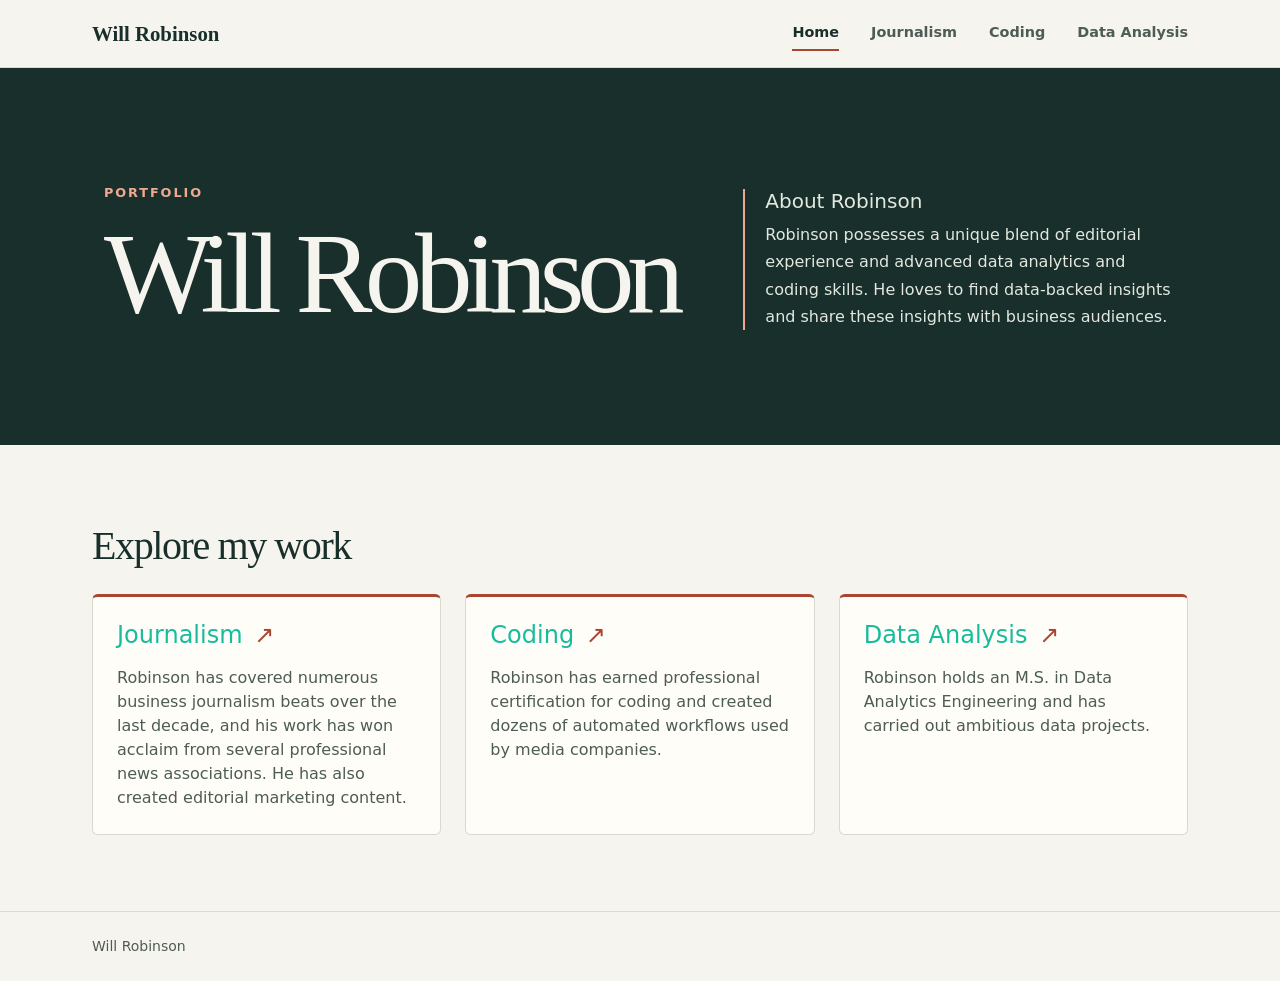
==== commit 985f6ade: "Content updates." ====
--- a/site/index.html
+++ b/site/index.html
@@ -29,8 +29,8 @@
         </div>
         <div class="col-lg-5">
           <div class="hero-copy">
-            <h2 class="h5">About me</h2>
-            <p class="mb-0">Lorem ipsum dolor sit amet, consectetur adipiscing elit. Sed do eiusmod tempor incididunt ut labore et dolore magna aliqua.</p>
+            <h2 class="h5">About Robinson</h2>
+            <p class="mb-0">Robinson possesses a unique blend of editorial experience and advanced data analytics and coding skills. He loves to find data-backed insights and share these insights with business audiences.</p>
           </div>
         </div>
       </div>
@@ -45,7 +45,7 @@
                 <a class="stretched-link" href="journalism.html">Journalism</a>
                 <span class="arrow ms-1" aria-hidden="true">↗</span>
               </h3>
-              <p class="mb-0">Lorem ipsum dolor sit amet, consectetur adipiscing elit.</p>
+              <p class="mb-0">Robinson has covered numerous business journalism beats over the last decade, and his work has won acclaim from several professional news associations. He has also created editorial marketing content.</p>
             </div>
           </article>
         </div>
@@ -56,7 +56,7 @@
                 <a class="stretched-link" href="coding.html">Coding</a>
                 <span class="arrow ms-1" aria-hidden="true">↗</span>
               </h3>
-              <p class="mb-0">Sed do eiusmod tempor incididunt ut labore et dolore magna aliqua.</p>
+              <p class="mb-0">Robinson has earned professional certification for coding and created dozens of automated workflows used by media companies.</p>
             </div>
           </article>
         </div>
@@ -67,7 +67,7 @@
                 <a class="stretched-link" href="data-analysis.html">Data Analysis</a>
                 <span class="arrow ms-1" aria-hidden="true">↗</span>
               </h3>
-              <p class="mb-0">Ut enim ad minim veniam, quis nostrud exercitation ullamco laboris.</p>
+              <p class="mb-0">Robinson holds an M.S. in Data Analytics Engineering and has carried out ambitious data projects.</p>
             </div>
           </article>
         </div>
--- a/site/assets/portfolio.css
+++ b/site/assets/portfolio.css
@@ -104,3 +104,54 @@
 .arrow { color: var(--accent); }
 .work-card p, .section-copy, .site-footer { color: var(--muted); }
 .section-copy { max-width: 66ch; line-height: 1.8; }
+
+.journalism-job {
+  border-top: 1px solid var(--line);
+  padding-block: clamp(1.5rem, 4vw, 2.5rem);
+}
+
+.journalism-job:last-child { padding-bottom: 0; }
+
+.journalism-employer {
+  font-family: Georgia, serif;
+  font-size: clamp(1.4rem, 2.5vw, 1.9rem);
+  letter-spacing: -.025em;
+}
+
+.journalism-dates,
+.journalism-award-year {
+  color: var(--accent);
+  font-size: .875rem;
+  font-weight: 700;
+}
+
+.journalism-award {
+  background: #fffdf8;
+  border: 1px solid var(--line);
+  border-radius: .35rem;
+}
+
+.journalism-award + .journalism-award { margin-top: .5rem; }
+
+.journalism-award summary {
+  cursor: pointer;
+  padding: .75rem 1rem;
+}
+
+.journalism-award summary:hover { background: #efede4; }
+.journalism-award summary:focus-visible { outline: 2px solid var(--accent); }
+.journalism-award summary::marker { color: var(--accent); }
+.journalism-award-year { margin-inline: .25rem .5rem; }
+.journalism-award-name { font-weight: 600; }
+
+.journalism-award-body {
+  border-top: 1px solid var(--line);
+  padding: 1rem;
+}
+
+.journalism-quote {
+  border-inline-start: 2px solid var(--accent);
+  color: var(--muted);
+  line-height: 1.65;
+  padding-inline-start: .85rem;
+}
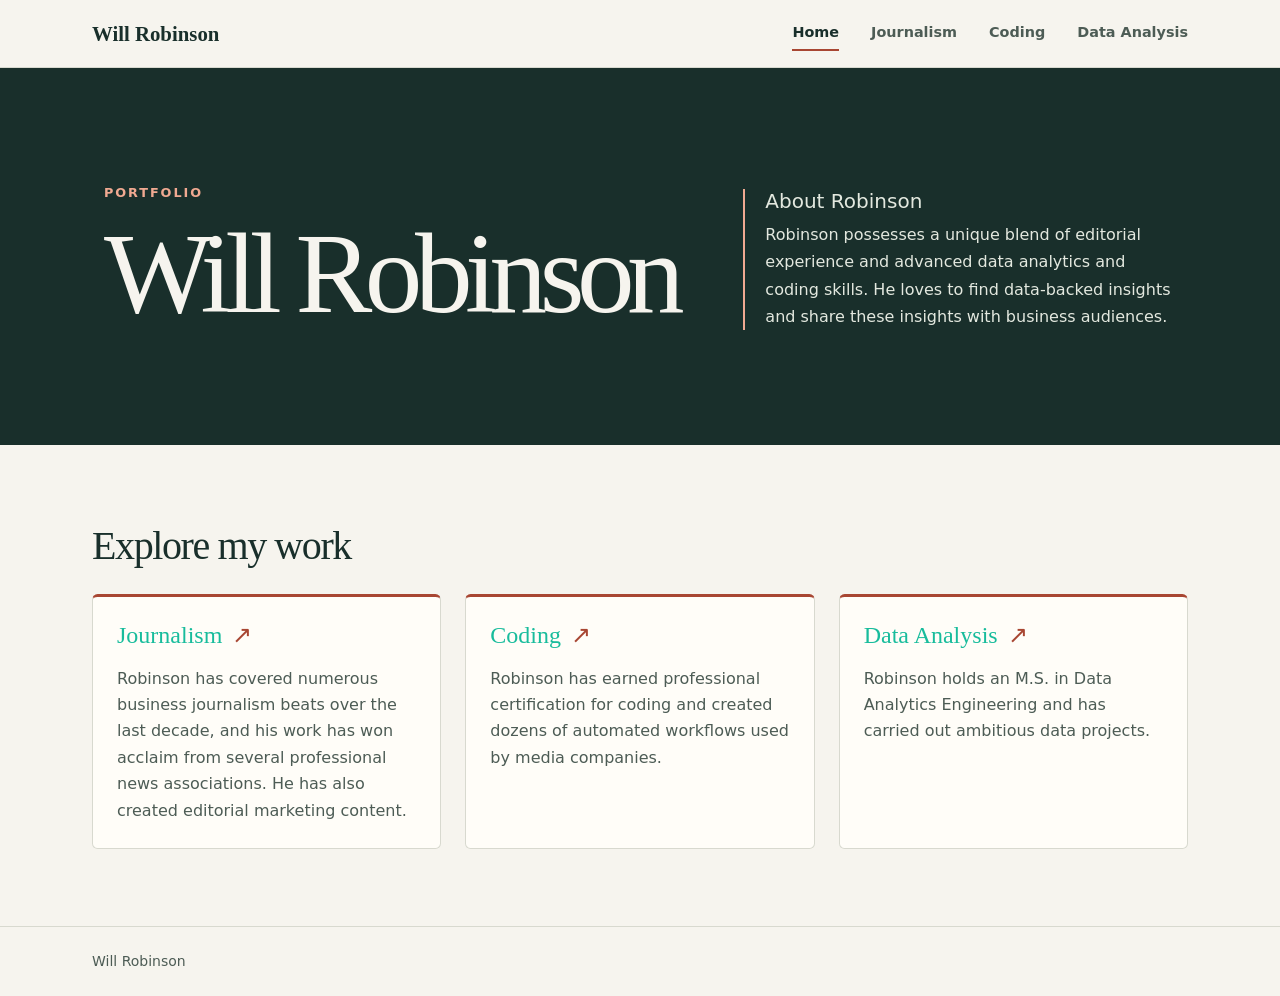
==== commit 8cb03618: "Style updated portfolio content across all pages" ====
--- a/site/index.html
+++ b/site/index.html
@@ -37,7 +37,7 @@
     </section>
     <section class="container site-width content-section" aria-labelledby="work-heading">
       <h2 id="work-heading" class="display-6 mb-4">Explore my work</h2>
-      <div class="row row-cols-1 row-cols-md-3 g-3 g-lg-4">
+      <div class="row row-cols-1 row-cols-lg-3 g-3 g-lg-4">
         <div class="col">
           <article class="card work-card h-100">
             <div class="card-body p-4">
@@ -45,7 +45,7 @@
                 <a class="stretched-link" href="journalism.html">Journalism</a>
                 <span class="arrow ms-1" aria-hidden="true">↗</span>
               </h3>
-              <p class="mb-0">Robinson has covered numerous business journalism beats over the last decade, and his work has won acclaim from several professional news associations. He has also created editorial marketing content.</p>
+              <p class="work-card-copy mb-0">Robinson has covered numerous business journalism beats over the last decade, and his work has won acclaim from several professional news associations. He has also created editorial marketing content.</p>
             </div>
           </article>
         </div>
@@ -56,7 +56,7 @@
                 <a class="stretched-link" href="coding.html">Coding</a>
                 <span class="arrow ms-1" aria-hidden="true">↗</span>
               </h3>
-              <p class="mb-0">Robinson has earned professional certification for coding and created dozens of automated workflows used by media companies.</p>
+              <p class="work-card-copy mb-0">Robinson has earned professional certification for coding and created dozens of automated workflows used by media companies.</p>
             </div>
           </article>
         </div>
@@ -67,7 +67,7 @@
                 <a class="stretched-link" href="data-analysis.html">Data Analysis</a>
                 <span class="arrow ms-1" aria-hidden="true">↗</span>
               </h3>
-              <p class="mb-0">Robinson holds an M.S. in Data Analytics Engineering and has carried out ambitious data projects.</p>
+              <p class="work-card-copy mb-0">Robinson holds an M.S. in Data Analytics Engineering and has carried out ambitious data projects.</p>
             </div>
           </article>
         </div>
--- a/site/assets/portfolio.css
+++ b/site/assets/portfolio.css
@@ -99,20 +99,31 @@
   border-color: var(--accent);
 }
 
+.work-card h3 { font-family: Georgia, serif; }
 .work-card a { text-decoration: none; }
 .work-card a:focus-visible { outline-offset: .25rem; }
 .arrow { color: var(--accent); }
-.work-card p, .section-copy, .site-footer { color: var(--muted); }
+.work-card-copy, .section-copy, .site-footer { color: var(--muted); }
+.work-card-copy { max-width: 60ch; line-height: 1.65; }
 .section-copy { max-width: 66ch; line-height: 1.8; }
 
-.journalism-job {
+.section-copy a {
+  text-decoration-thickness: 1px;
+  text-underline-offset: .18em;
+}
+
+.experience-list { padding-inline-start: 1.25rem; }
+.experience-list li::marker { color: var(--accent); }
+.experience-list li + li { margin-top: .5rem; }
+
+.experience-entry {
   border-top: 1px solid var(--line);
   padding-block: clamp(1.5rem, 4vw, 2.5rem);
 }
 
-.journalism-job:last-child { padding-bottom: 0; }
+.experience-entry:last-child { padding-bottom: 0; }
 
-.journalism-employer {
+.experience-title {
   font-family: Georgia, serif;
   font-size: clamp(1.4rem, 2.5vw, 1.9rem);
   letter-spacing: -.025em;
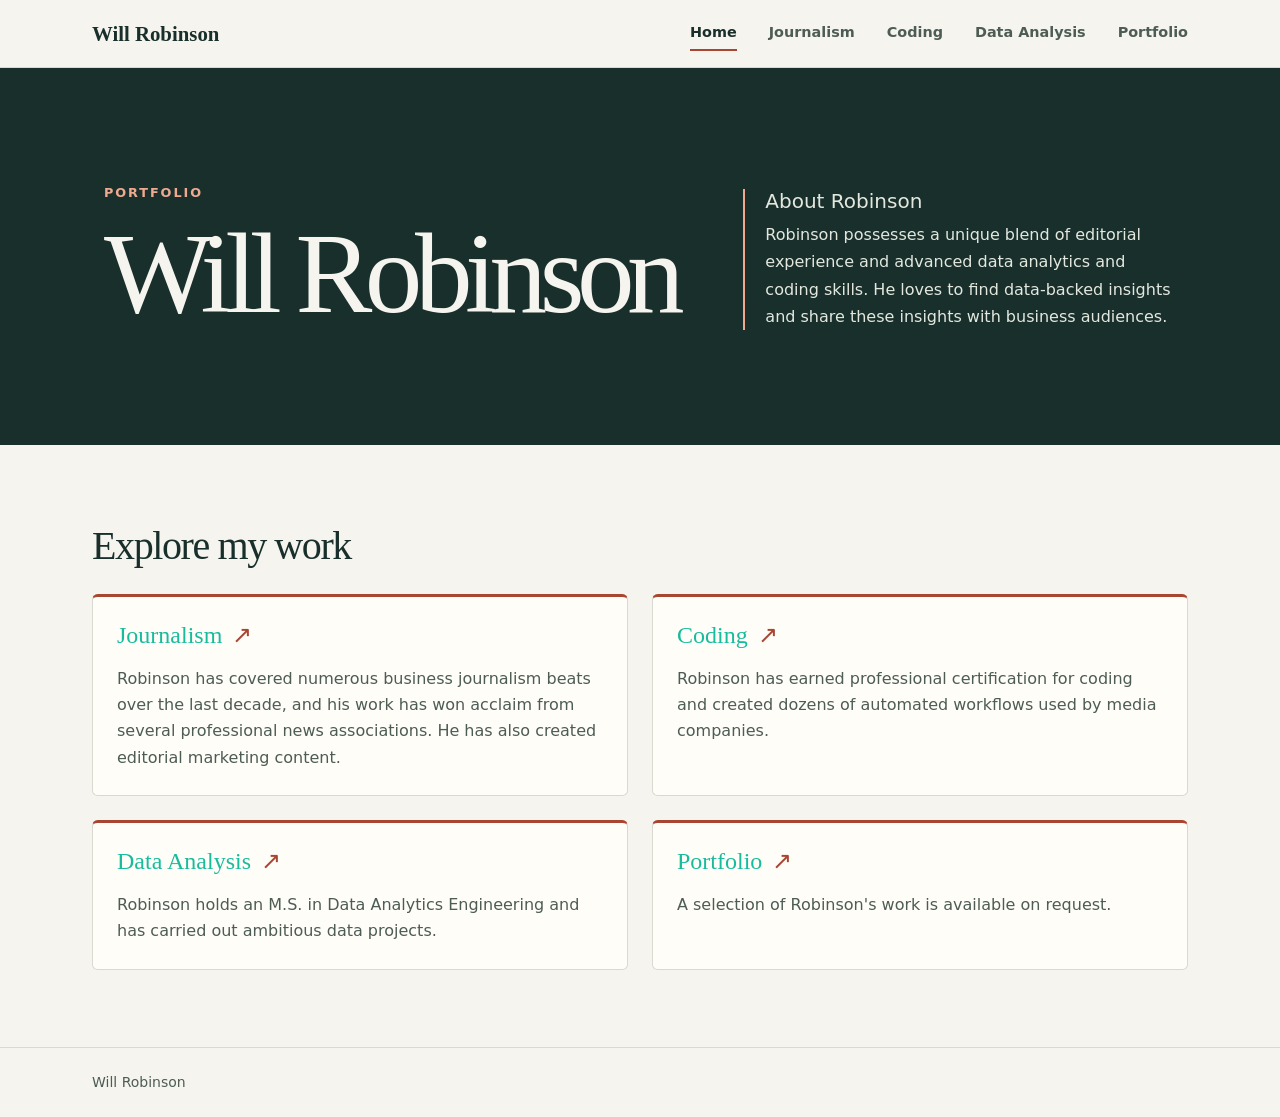
==== commit 6354687f: "Present the encrypted archive as the reporting portfolio" ====
--- a/site/index.html
+++ b/site/index.html
@@ -17,6 +17,7 @@
         <a class="nav-link" href="journalism.html">Journalism</a>
         <a class="nav-link" href="coding.html">Coding</a>
         <a class="nav-link" href="data-analysis.html">Data Analysis</a>
+        <a class="nav-link" href="portfolio.html">Portfolio</a>
       </nav>
     </div>
   </header>
@@ -37,7 +38,7 @@
     </section>
     <section class="container site-width content-section" aria-labelledby="work-heading">
       <h2 id="work-heading" class="display-6 mb-4">Explore my work</h2>
-      <div class="row row-cols-1 row-cols-lg-3 g-3 g-lg-4">
+      <div class="row row-cols-1 row-cols-md-2 g-3 g-lg-4">
         <div class="col">
           <article class="card work-card h-100">
             <div class="card-body p-4">
@@ -71,6 +72,17 @@
             </div>
           </article>
         </div>
+        <div class="col">
+          <article class="card work-card h-100">
+            <div class="card-body p-4">
+              <h3 class="h4 mb-3">
+                <a class="stretched-link" href="portfolio.html">Portfolio</a>
+                <span class="arrow ms-1" aria-hidden="true">↗</span>
+              </h3>
+              <p class="work-card-copy mb-0">A selection of Robinson's work is available on request.</p>
+            </div>
+          </article>
+        </div>
       </div>
     </section>
   </main>
--- a/site/assets/portfolio.css
+++ b/site/assets/portfolio.css
@@ -107,6 +107,18 @@
 .work-card-copy { max-width: 60ch; line-height: 1.65; }
 .section-copy { max-width: 66ch; line-height: 1.8; }
 
+.prose-column {
+  max-width: 52rem;
+  margin-inline: auto;
+}
+
+.prose-column .section-copy {
+  max-width: none;
+  margin-bottom: 0;
+}
+
+.prose-column .section-copy + .section-copy { margin-top: 1.25rem; }
+
 .section-copy a {
   text-decoration-thickness: 1px;
   text-underline-offset: .18em;
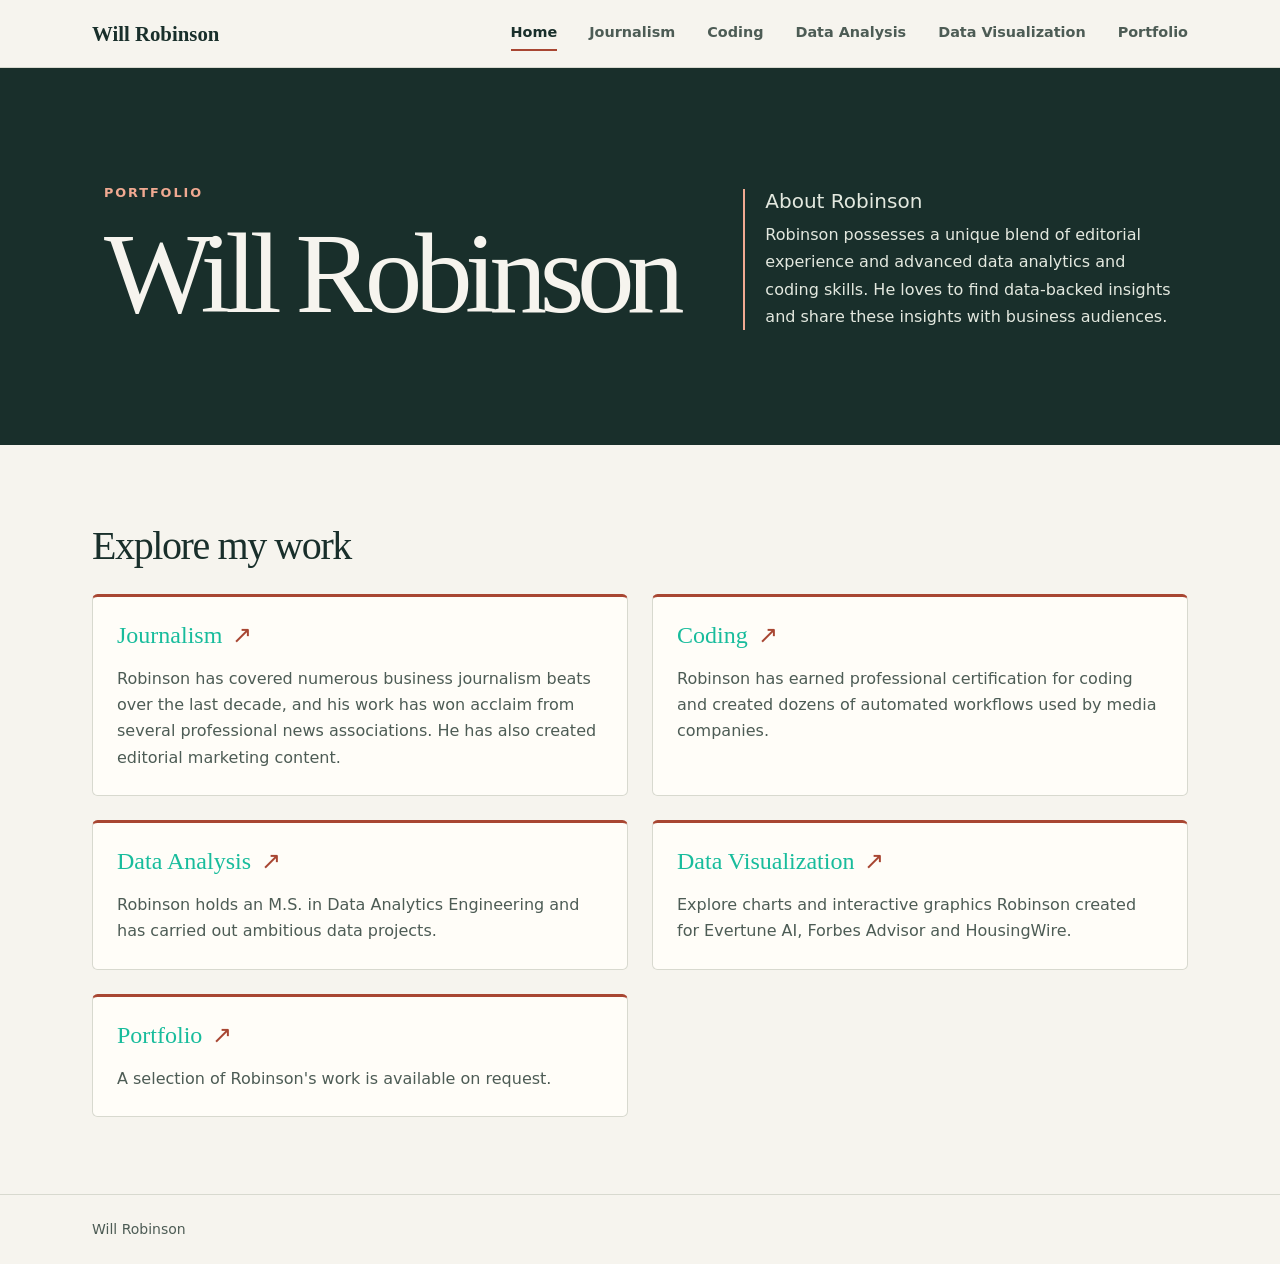
==== commit c16fc63f: "Add data visualizations to site navigation and improve chart layout" ====
--- a/site/index.html
+++ b/site/index.html
@@ -17,6 +17,7 @@
         <a class="nav-link" href="journalism.html">Journalism</a>
         <a class="nav-link" href="coding.html">Coding</a>
         <a class="nav-link" href="data-analysis.html">Data Analysis</a>
+        <a class="nav-link" href="visualizations.html">Data Visualization</a>
         <a class="nav-link" href="portfolio.html">Portfolio</a>
       </nav>
     </div>
@@ -76,6 +77,17 @@
           <article class="card work-card h-100">
             <div class="card-body p-4">
               <h3 class="h4 mb-3">
+                <a class="stretched-link" href="visualizations.html">Data Visualization</a>
+                <span class="arrow ms-1" aria-hidden="true">↗</span>
+              </h3>
+              <p class="work-card-copy mb-0">Explore charts and interactive graphics Robinson created for Evertune AI, Forbes Advisor and HousingWire.</p>
+            </div>
+          </article>
+        </div>
+        <div class="col">
+          <article class="card work-card h-100">
+            <div class="card-body p-4">
+              <h3 class="h4 mb-3">
                 <a class="stretched-link" href="portfolio.html">Portfolio</a>
                 <span class="arrow ms-1" aria-hidden="true">↗</span>
               </h3>
--- a/site/assets/portfolio.css
+++ b/site/assets/portfolio.css
@@ -178,3 +178,18 @@
   line-height: 1.65;
   padding-inline-start: .85rem;
 }
+
+.visualization-charts {
+  display: grid;
+  grid-template-columns: minmax(0, 1fr);
+  gap: clamp(1.5rem, 4vw, 3rem);
+  margin-block: 1.5rem 2.5rem;
+}
+
+.datawrapper-panel {
+  background: #fff;
+  padding: clamp(.5rem, 2vw, 1rem);
+}
+
+.datawrapper-panel iframe { display: block; }
+.datawrapper-panel img { max-width: 100%; height: auto; }
